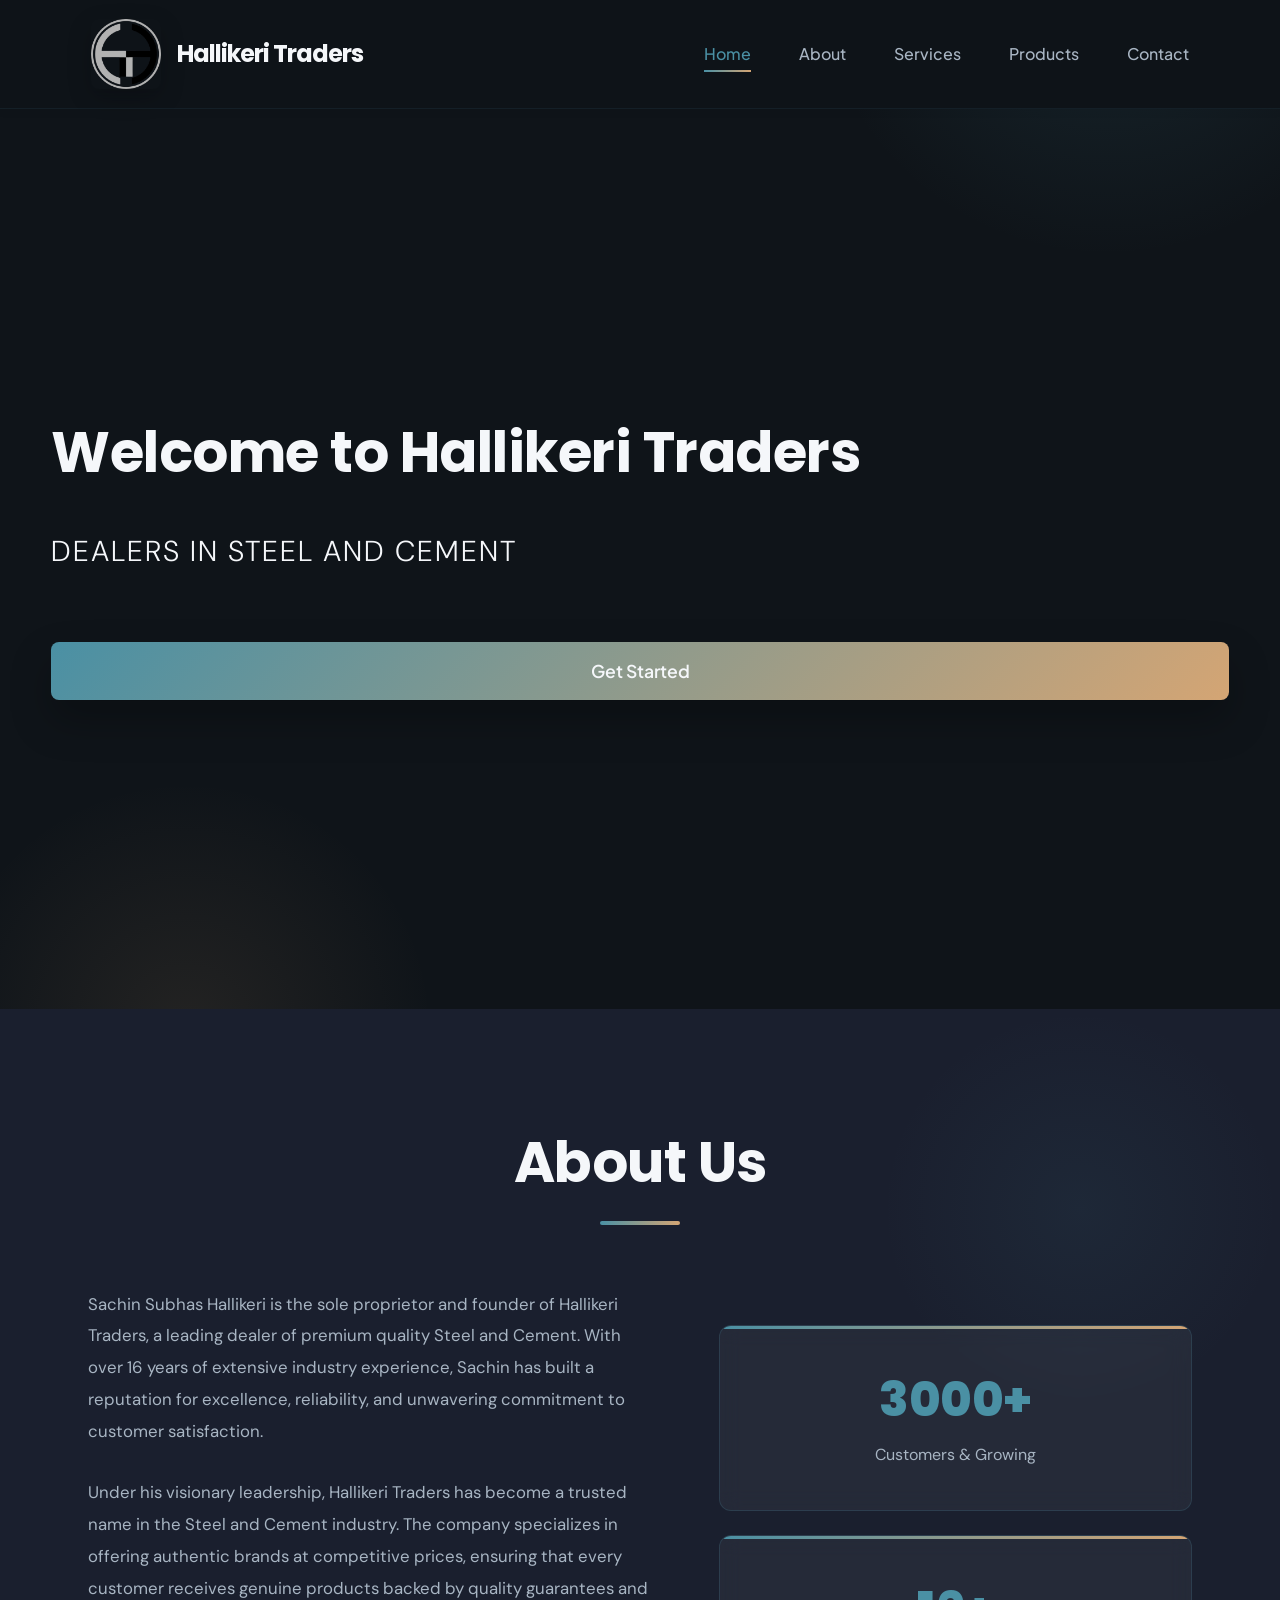
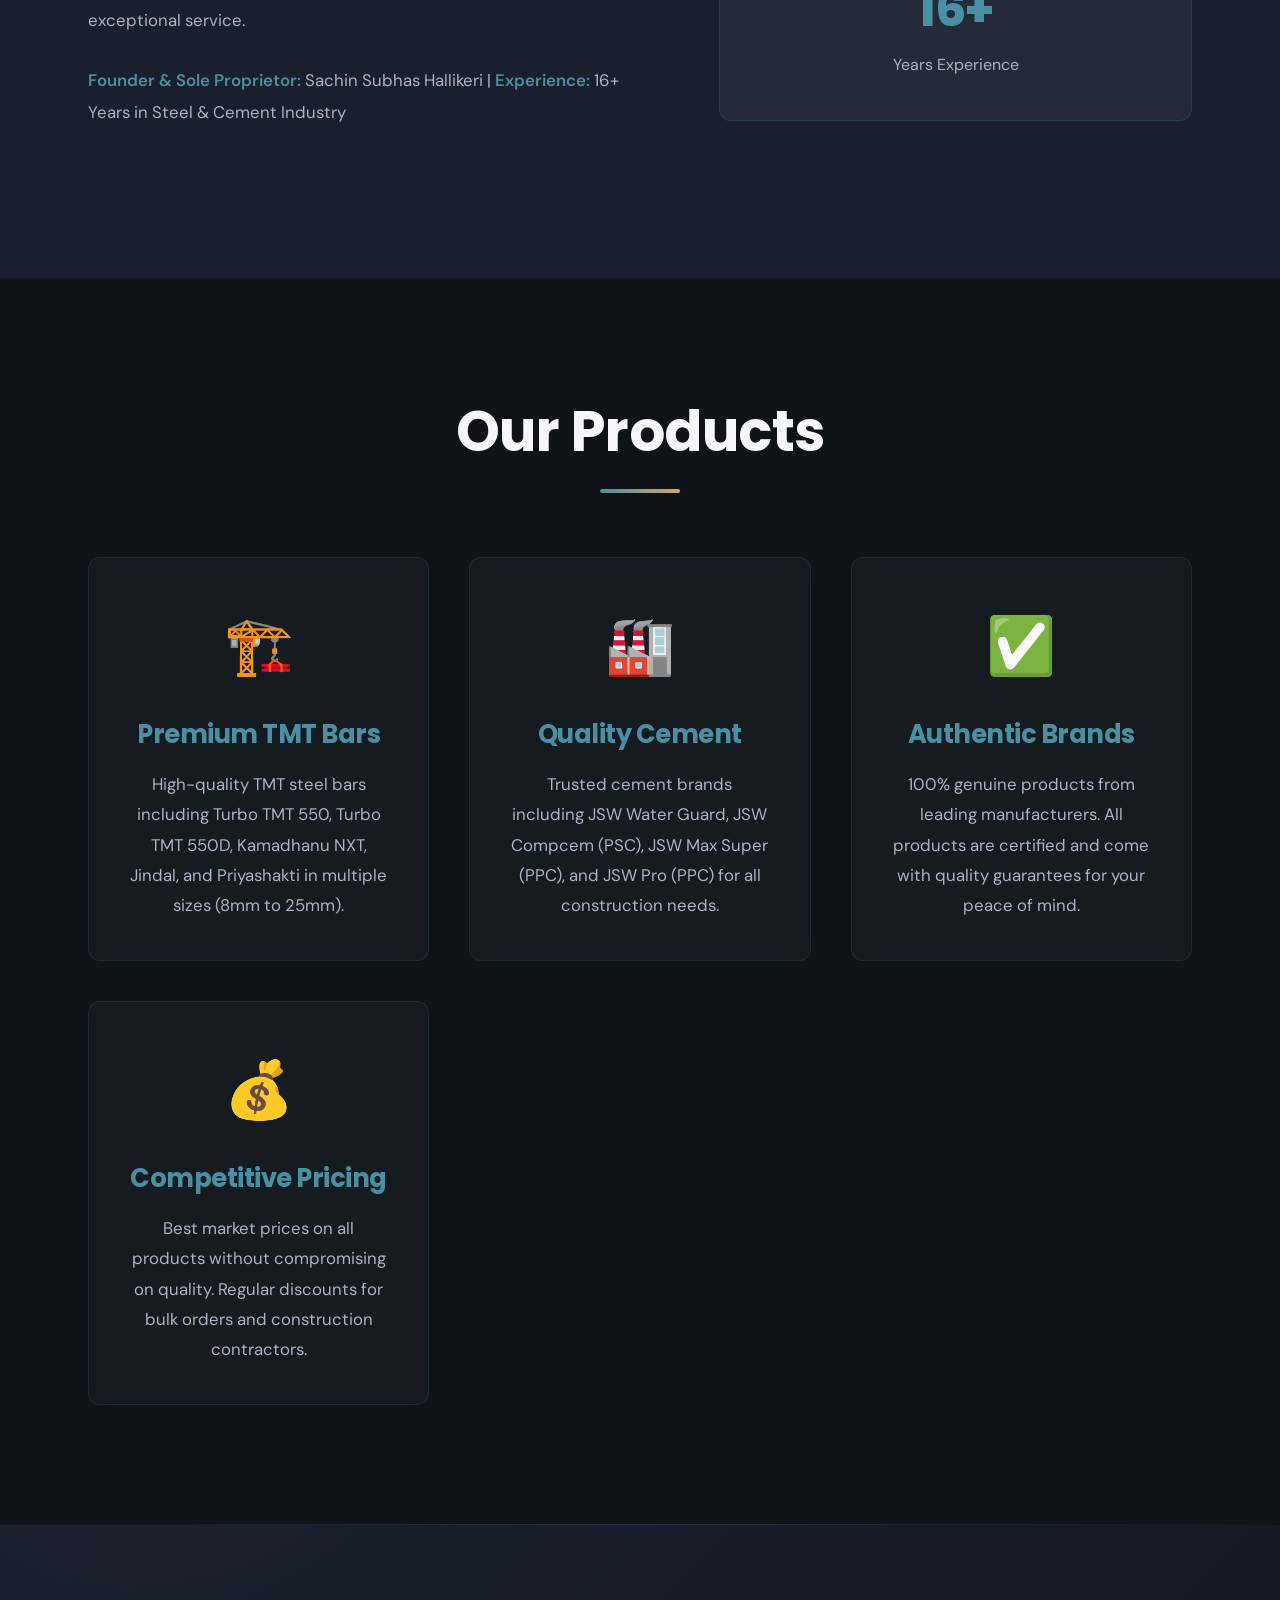
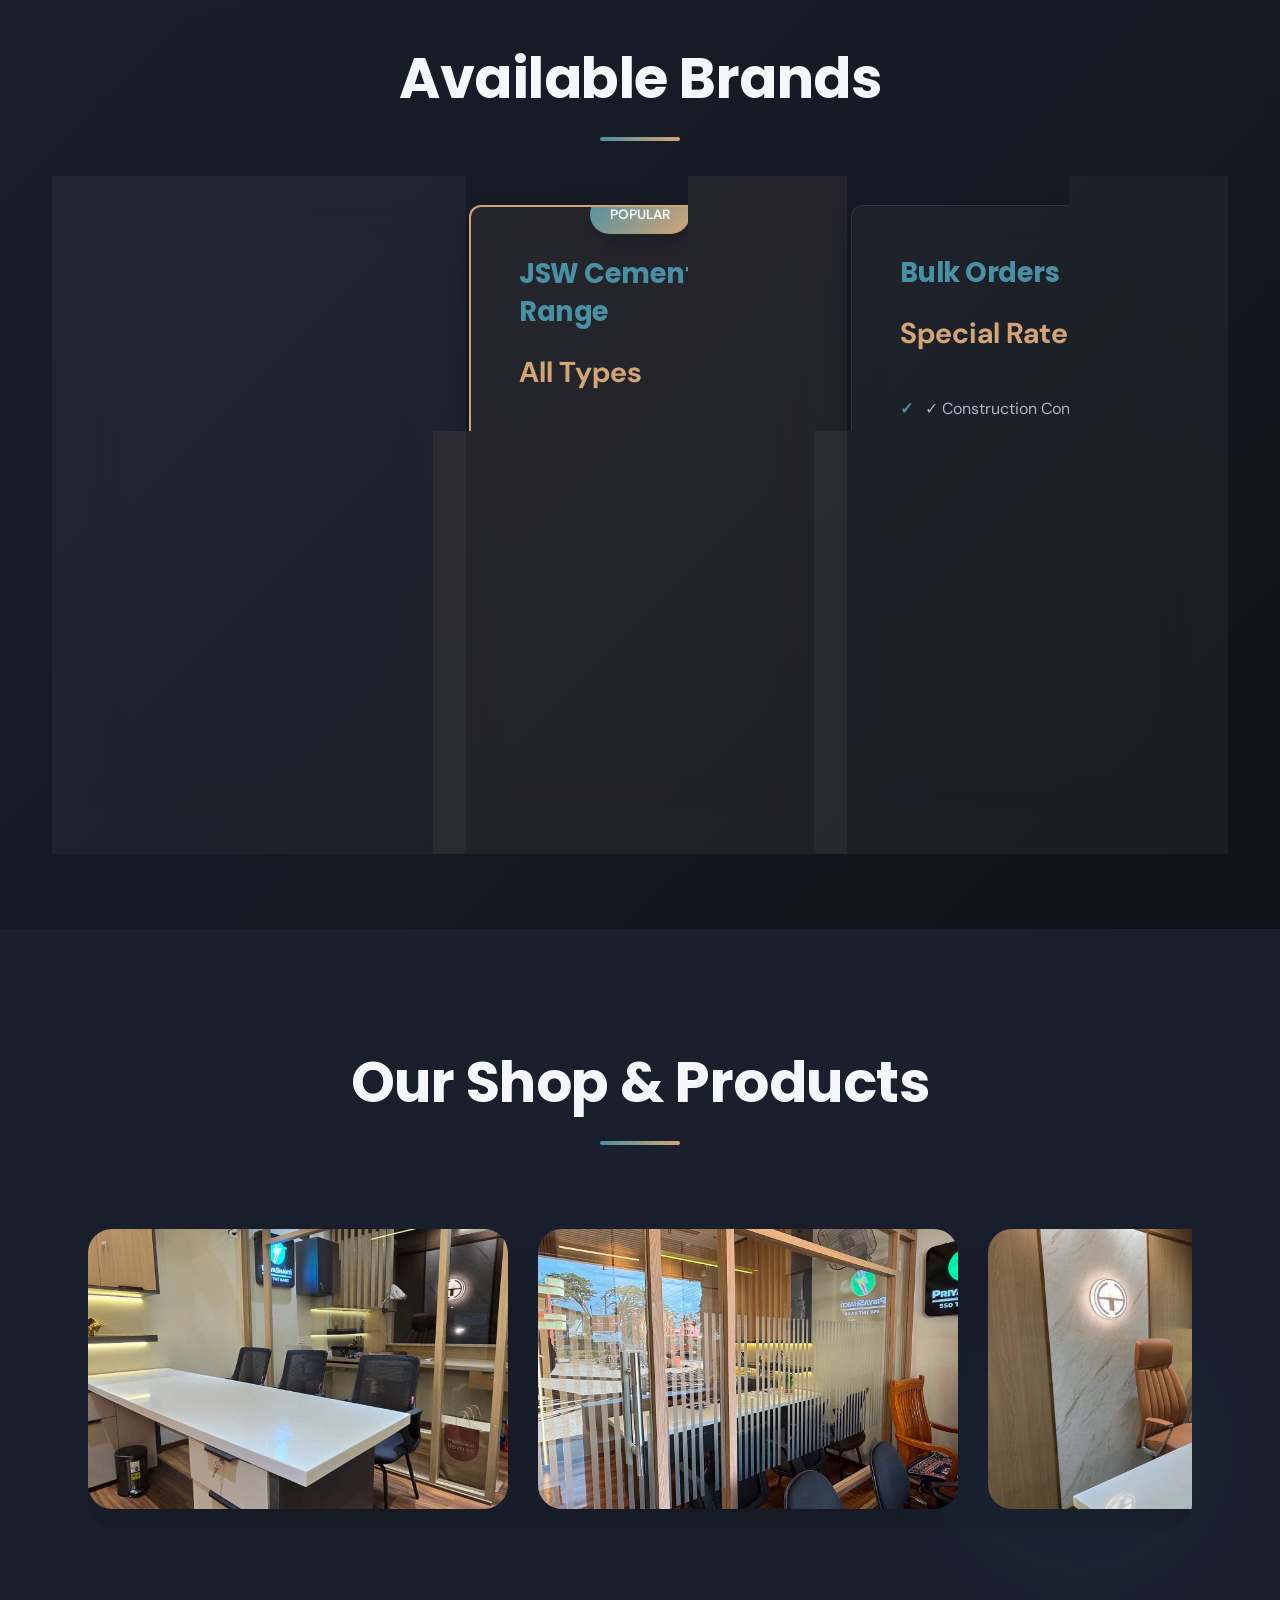
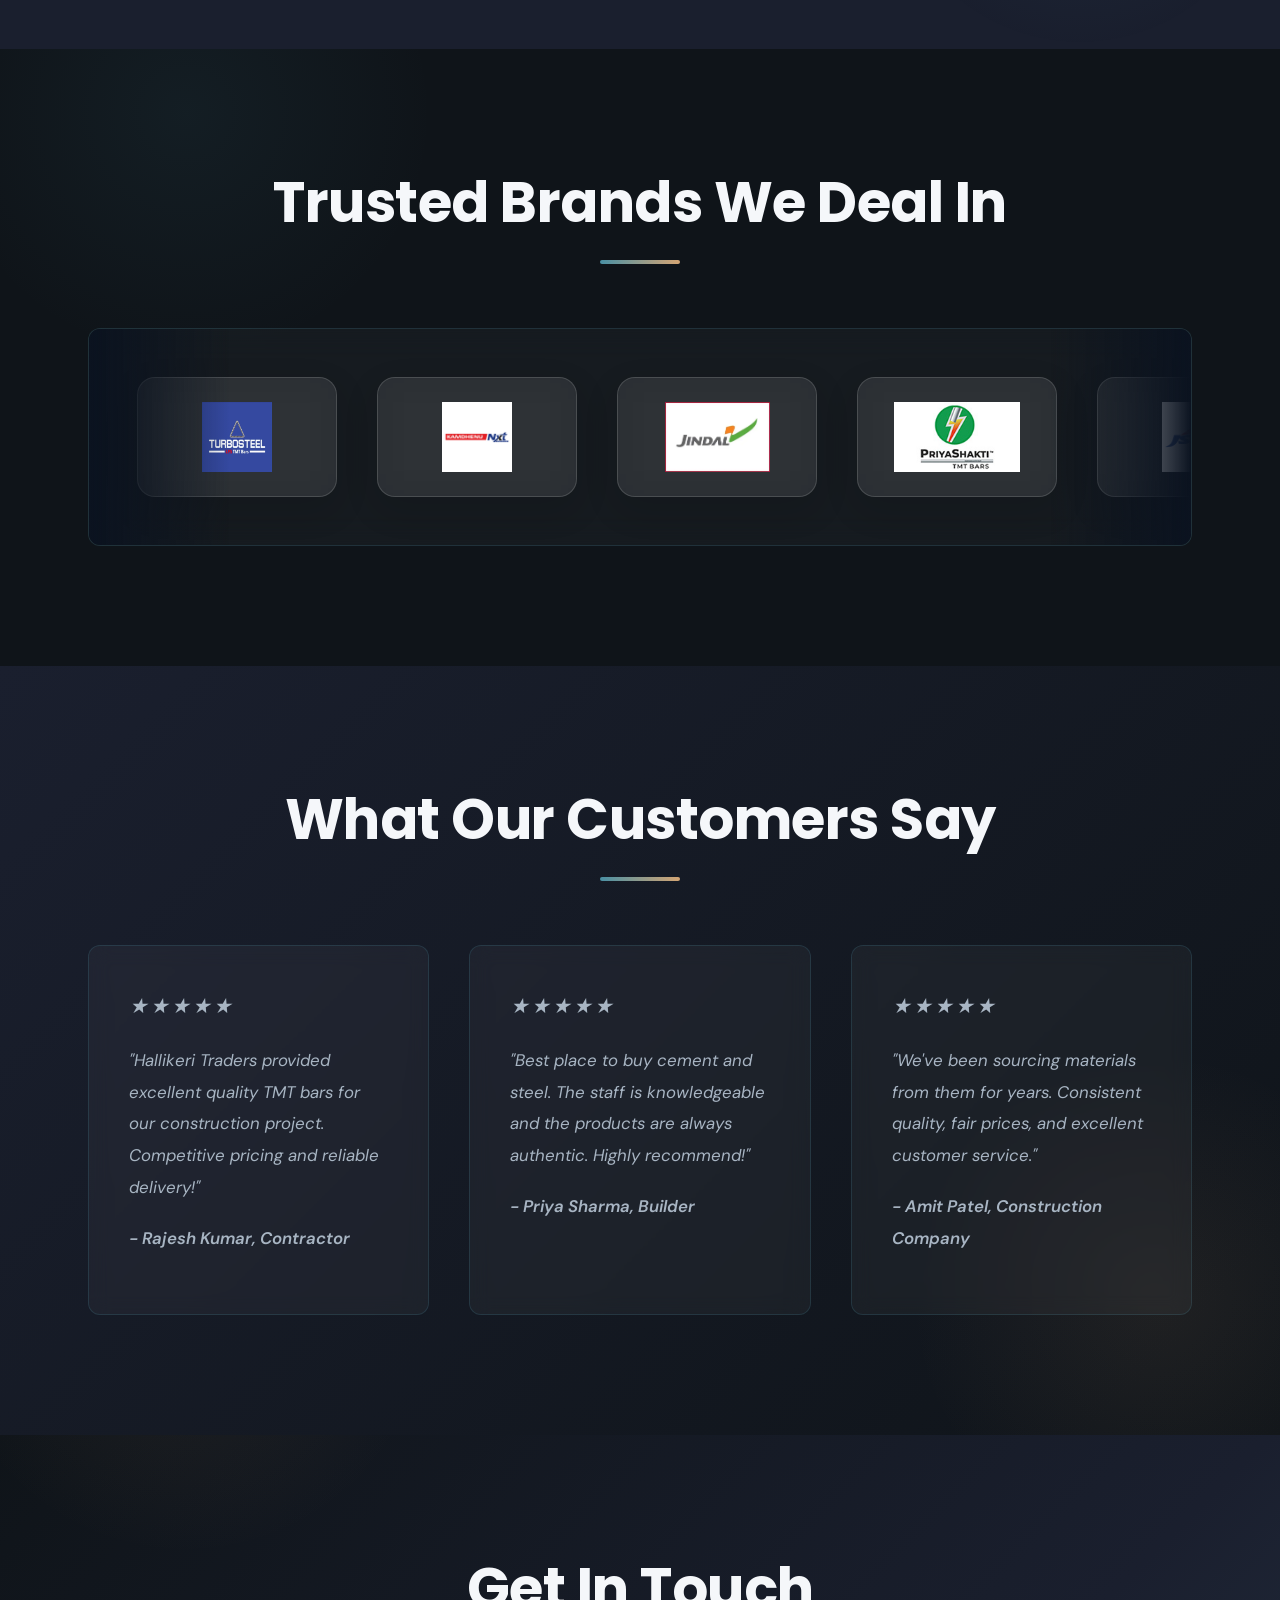
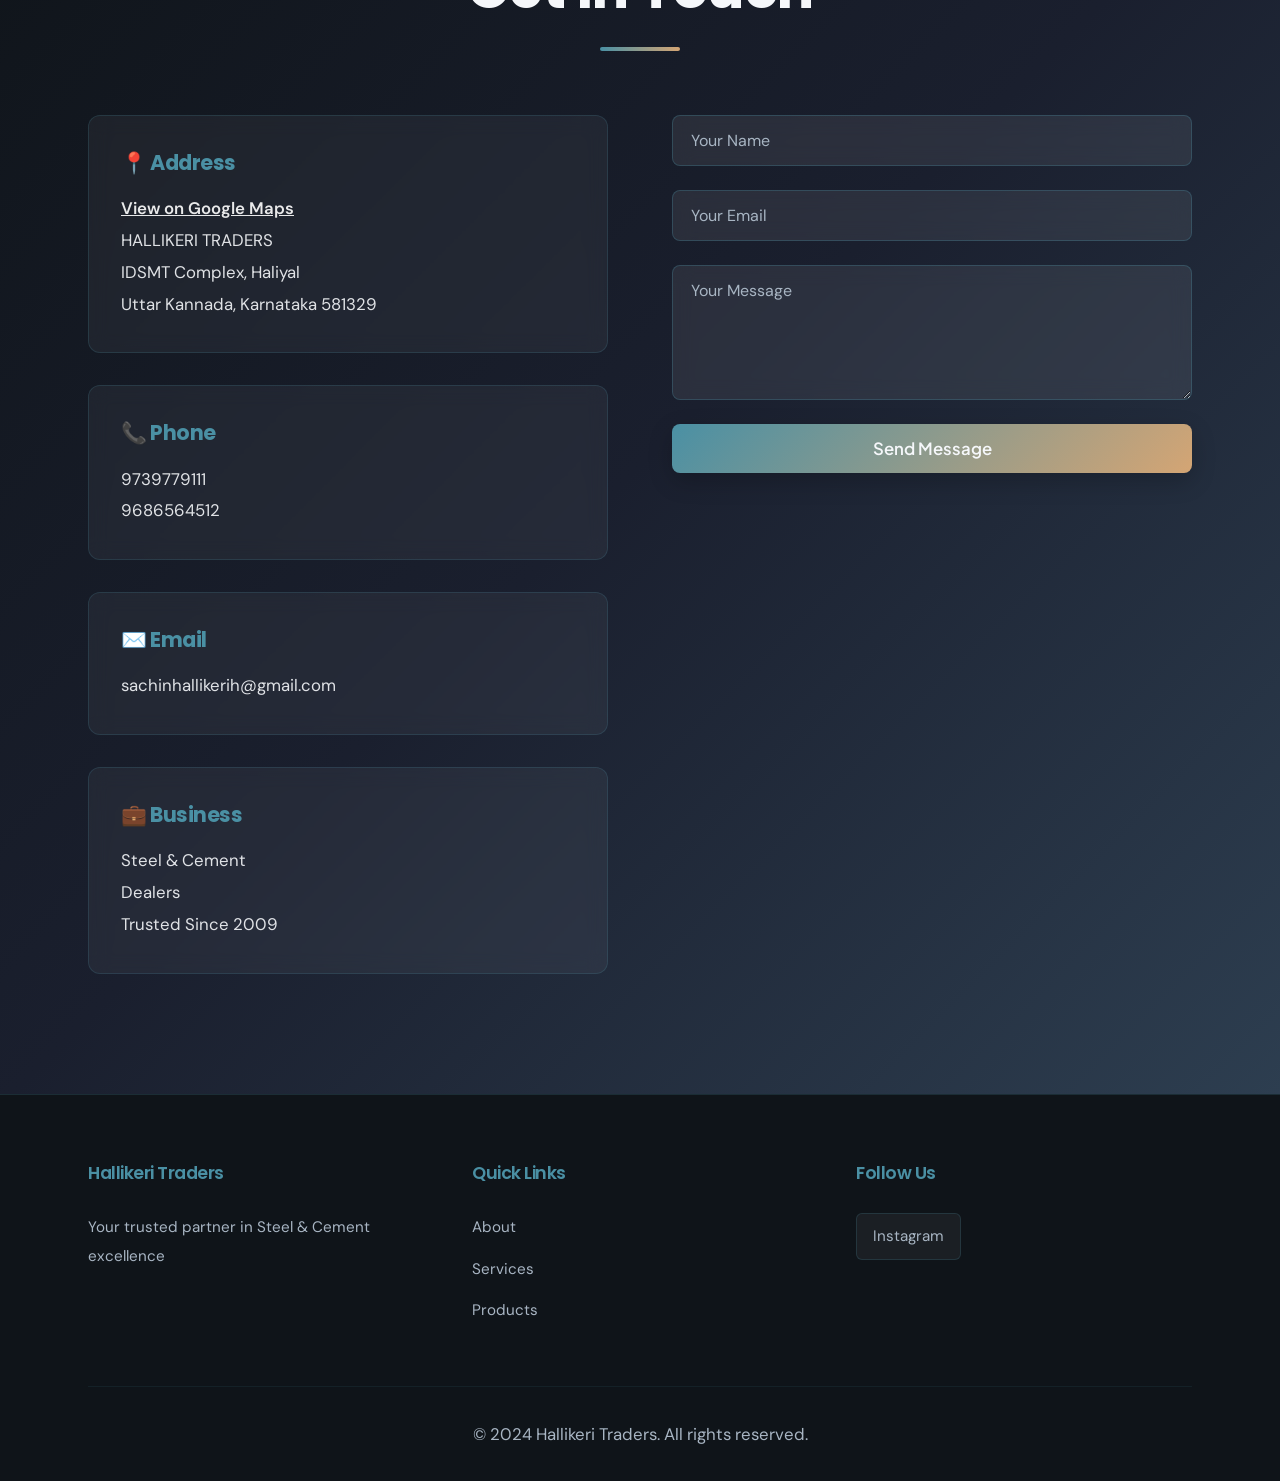
==== Hallikeri-Traders-Website/index.html @ 53a08317 "Add files via upload" ====
<!DOCTYPE html>
<html lang="en">
<head>
    <meta charset="UTF-8">
    <meta name="viewport" content="width=device-width, initial-scale=1.0">
    <title>Hallikeri Traders - Premium Trading Solutions</title>
    <link rel="preconnect" href="https://fonts.googleapis.com">
    <link rel="preconnect" href="https://fonts.gstatic.com" crossorigin>
    <link href="https://fonts.googleapis.com/css2?family=Poppins:wght@300;400;500;600;700;800&family=DM+Sans:wght@400;500;600;700&family=Plus+Jakarta+Sans:wght@400;500;600;700;800&display=swap" rel="stylesheet">
    <link rel="stylesheet" href="styles.css">
</head>
<body>
    <!-- Navigation Bar -->
    <nav class="navbar">
        <div class="container">
            <div class="logo">
                <img src="images/Logo.jpg" alt="Hallikeri Traders Logo" class="logo-img">
                <h1>Hallikeri Traders</h1>
            </div>
            <button class="menu-toggle" id="menuToggle">☰</button>
            <ul class="nav-links" id="navLinks">
                <li><a href="#home" class="active">Home</a></li>
                <li><a href="#about">About</a></li>
                <li><a href="#services">Services</a></li>
                <li><a href="#products">Products</a></li>
                <li><a href="#contact">Contact</a></li>
            </ul>
        </div>
    </nav>

    <!-- Hero Section -->
    <section id="home" class="hero">
        <div class="hero-content">
            <h2>Welcome to Hallikeri Traders</h2>
            <p>DEALERS IN STEEL AND CEMENT</p>
            <button class="cta-button" onclick="document.getElementById('contact').scrollIntoView({behavior: 'smooth'})">Get Started</button>
        </div>
    </section>

    <!-- About Section -->
    <section id="about" class="about">
        <div class="container">
            <h2>About Us</h2>
            <div class="about-content">
                <div class="about-text">
                    <p>Sachin Subhas Hallikeri is the sole proprietor and founder of Hallikeri Traders, a leading dealer of premium quality Steel and Cement. With over 16 years of extensive industry experience, Sachin has built a reputation for excellence, reliability, and unwavering commitment to customer satisfaction.</p>
                    <p>Under his visionary leadership, Hallikeri Traders has become a trusted name in the Steel and Cement industry. The company specializes in offering authentic brands at competitive prices, ensuring that every customer receives genuine products backed by quality guarantees and exceptional service.</p>
                    <p><strong>Founder & Sole Proprietor:</strong> Sachin Subhas Hallikeri | <strong>Experience:</strong> 16+ Years in Steel & Cement Industry</p>
                </div>
                <div class="about-stats">
                    <div class="stat">
                        <h3>3000+</h3>
                        <p>Customers & Growing</p>
                    </div>
                    <div class="stat">
                        <h3>15+</h3>
                        <p>Years Experience</p>
                    </div>
                </div>
            </div>
        </div>
    </section>

    <!-- Services Section -->
    <section id="services" class="services">
        <div class="container">
            <h2>Our Products</h2>
            <div class="services-grid">
                <div class="service-card">
                    <div class="service-icon">🏗️</div>
                    <h3>Premium TMT Bars</h3>
                    <p>High-quality TMT steel bars including Turbo TMT 550, Turbo TMT 550D, Kamadhanu NXT, Jindal, and Priyashakti in multiple sizes (8mm to 25mm).</p>
                </div>
                <div class="service-card">
                    <div class="service-icon">🏭</div>
                    <h3>Quality Cement</h3>
                    <p>Trusted cement brands including JSW Water Guard, JSW Compcem (PSC), JSW Max Super (PPC), and JSW Pro (PPC) for all construction needs.</p>
                </div>
                <div class="service-card">
                    <div class="service-icon">✅</div>
                    <h3>Authentic Brands</h3>
                    <p>100% genuine products from leading manufacturers. All products are certified and come with quality guarantees for your peace of mind.</p>
                </div>
                <div class="service-card">
                    <div class="service-icon">💰</div>
                    <h3>Competitive Pricing</h3>
                    <p>Best market prices on all products without compromising on quality. Regular discounts for bulk orders and construction contractors.</p>
                </div>
            </div>
        </div>
    </section>

    <!-- Products Section -->
    <section id="products" class="products">
        <div class="container">
            <h2>Available Brands</h2>
            <div class="products-grid">
                <div class="product-card">
                    <h3>Premium TMT Steel</h3>
                    <p class="price">Multiple Sizes</p>
                    <ul>
                        <li>✓ Turbo TMT 550</li>
                        <li>✓ Turbo TMT 550D</li>
                        <li>✓ Kamadhanu NXT</li>
                        <li>✓ Jindal & Priyashakti</li>
                        <li>✓ 8mm to 25mm Sizes</li>
                    </ul>
                    <button class="purchase-btn">Contact for Quote</button>
                </div>
                <div class="product-card featured">
                    <h3>JSW Cement Range</h3>
                    <p class="price">All Types</p>
                    <span class="badge">POPULAR</span>
                    <ul>
                        <li>✓ JSW Water Guard</li>
                        <li>✓ JSW Compcem (PSC)</li>
                        <li>✓ JSW Max Super (PPC)</li>
                        <li>✓ JSW Pro (PPC)</li>
                        <li>✓ Fast Delivery Available</li>
                    </ul>
                    <button class="purchase-btn">Contact for Quote</button>
                </div>
                <div class="product-card">
                    <h3>Bulk Orders</h3>
                    <p class="price">Special Rates</p>
                    <ul>
                        <li>✓ Construction Contractors</li>
                        <li>✓ Wholesale Dealers</li>
                        <li>✓ Competitive Pricing</li>
                        <li>✓ Flexible Payment Terms</li>
                    </ul>
                    <button class="purchase-btn">Contact for Quote</button>
                </div>
            </div>
        </div>
    </section>

    <!-- Gallery Section -->
    <section id="gallery" class="gallery">
        <div class="container">
            <h2>Our Shop & Products</h2>
            <div class="gallery-carousel">
                <div class="gallery-track">
                    <div class="gallery-item">
                        <img src="images/Shop1.jpg" alt="Our Shop and Products">
                    </div>
                    <div class="gallery-item">
                        <img src="images/Shop2.jpg" alt="Our Steel Collection">
                    </div>
                    <div class="gallery-item">
                        <img src="images/Shop3.jpg" alt="Our Cement Selection">
                    </div>
                    <!-- Duplicate for seamless loop -->
                    <div class="gallery-item">
                        <img src="images/Shop1.jpg" alt="Our Shop and Products">
                    </div>
                    <div class="gallery-item">
                        <img src="images/Shop2.jpg" alt="Our Steel Collection">
                    </div>
                    <div class="gallery-item">
                        <img src="images/Shop3.jpg" alt="Our Cement Selection">
                    </div>
                </div>
            </div>
        </div>
    </section>

    <!-- Brands Section -->
    <section id="brands" class="brands">
        <div class="container">
            <h2>Trusted Brands We Deal In</h2>
            <div class="brands-carousel">
                <div class="brands-track">
                    <div class="brand-item">
                        <img src="images/turbo-logo.jpg" alt="Turbo TMT Steel">
                    </div>
                    <div class="brand-item">
                        <img src="images/kamadhanu-logo.jpg" alt="Kamadhanu Steel">
                    </div>
                    <div class="brand-item">
                        <img src="images/jindal-logo.jpg" alt="Jindal Steel">
                    </div>
                    <div class="brand-item">
                        <img src="images/priyashakti-logo.jpg" alt="Priyashakti Steel">
                    </div>
                    <div class="brand-item">
                        <img src="images/jsw-logo.jpg" alt="JSW Steel">
                    </div>
                    <div class="brand-item">
                        <img src="images/jsw-cement-logo.jpg" alt="JSW Cement">
                    </div>
                    <!-- Duplicate for seamless loop -->
                    <div class="brand-item">
                        <img src="images/turbo-logo.jpg" alt="Turbo TMT Steel">
                    </div>
                    <div class="brand-item">
                        <img src="images/kamadhanu-logo.jpg" alt="Kamadhanu Steel">
                    </div>
                    <div class="brand-item">
                        <img src="images/jindal-logo.jpg" alt="Jindal Steel">
                    </div>
                    <div class="brand-item">
                        <img src="images/priyashakti-logo.jpg" alt="Priyashakti Steel">
                    </div>
                    <div class="brand-item">
                        <img src="images/jsw-logo.jpg" alt="JSW Steel">
                    </div>
                    <div class="brand-item">
                        <img src="images/jsw-cement-logo.jpg" alt="JSW Cement">
                    </div>
                </div>
            </div>
        </div>
    </section>

    
    <section class="testimonials">
        <div class="container">
            <h2>What Our Customers Say</h2>
            <div class="testimonials-grid">
                <div class="testimonial-card">
                    <p class="stars">★★★★★</p>
                    <p>"Hallikeri Traders provided excellent quality TMT bars for our construction project. Competitive pricing and reliable delivery!"</p>
                    <p class="author">- Rajesh Kumar, Contractor</p>
                </div>
                <div class="testimonial-card">
                    <p class="stars">★★★★★</p>
                    <p>"Best place to buy cement and steel. The staff is knowledgeable and the products are always authentic. Highly recommend!"</p>
                    <p class="author">- Priya Sharma, Builder</p>
                </div>
                <div class="testimonial-card">
                    <p class="stars">★★★★★</p>
                    <p>"We've been sourcing materials from them for years. Consistent quality, fair prices, and excellent customer service."</p>
                    <p class="author">- Amit Patel, Construction Company</p>
                </div>
            </div>
        </div>
    </section>

    <!-- Contact Section -->
    <section id="contact" class="contact">
        <div class="container">
            <h2>Get In Touch</h2>
            <div class="contact-content">
                <div class="contact-info">
                    <div class="info-item">
                        <h3>📍 Address</h3>
                        <p><a href="https://maps.app.goo.gl/pJrTnxh7ujgTSM4U9" target="_blank" style="color: white; text-decoration: underline;">View on Google Maps</a><br>HALLIKERI TRADERS<br>IDSMT Complex, Haliyal<br>Uttar Kannada, Karnataka 581329</p>
                    </div>
                    <div class="info-item">
                        <h3>📞 Phone</h3>
                        <p>9739779111<br>9686564512</p>
                    </div>
                    <div class="info-item">
                        <h3>✉️ Email</h3>
                        <p>sachinhallikerih@gmail.com</p>
                    </div>
                    <div class="info-item">
                        <h3>💼 Business</h3>
                        <p>Steel & Cement<br>Dealers<br>Trusted Since 2009</p>
                    </div>
                </div>
                <form class="contact-form" id="contactForm">
                    <div class="form-group">
                        <input type="text" placeholder="Your Name" required>
                    </div>
                    <div class="form-group">
                        <input type="email" placeholder="Your Email" required>
                    </div>
                    <div class="form-group">
                        <textarea placeholder="Your Message" rows="5" required></textarea>
                    </div>
                    <button type="submit" class="submit-btn">Send Message</button>
                </form>
            </div>
        </div>
    </section>

    <!-- Footer -->
    <footer class="footer">
        <div class="container">
            <div class="footer-content">
                <div class="footer-section">
                    <h4>Hallikeri Traders</h4>
                    <p>Your trusted partner in Steel & Cement excellence</p>
                </div>
                <div class="footer-section">
                    <h4>Quick Links</h4>
                    <ul>
                        <li><a href="#about">About</a></li>
                        <li><a href="#services">Services</a></li>
                        <li><a href="#products">Products</a></li>
                    </ul>
                </div>
                <div class="footer-section">
                    <h4>Follow Us</h4>
                    <div class="social-links">
                        <a href="https://www.instagram.com/hallikeri_traders" target="_blank">Instagram</a>
                    </div>
                </div>
            </div>
            <div class="footer-bottom">
                <p>&copy; 2024 Hallikeri Traders. All rights reserved.</p>
            </div>
        </div>
    </footer>

    <script src="script.js"></script>
</body>
</html>
---- Hallikeri-Traders-Website/styles.css ----
﻿

html {
    scroll-behavior: smooth;
}

*,
*::before,
*::after {
    box-sizing: border-box;
}

/* =====================================================
   HALLIKERI TRADERS - PREMIUM LUXURY CORPORATE DESIGN
   ===================================================== */

/* Global Styles */
* {
    margin: 0;
    padding: 0;
    box-sizing: border-box;
}

:root {
    /* Premium Color Palette */
    --primary-dark: #0F1419;
    --secondary-dark: #1A1F2E;
    --steel-grey: #2D3E50;
    --graphite: #3A4556;
    --light-grey: #5A6B7D;
    --off-white: #F5F7FA;
    --pure-white: #FFFFFF;
    --accent-steel: #4A90A4;
    --accent-gold: #D4A574;
    
    /* Backgrounds */
    --bg-primary: #0F1419;
    --bg-secondary: #1A1F2E;
    --bg-tertiary: #F1F3F6;
    
    /* Text */
    --text-primary: #F5F7FA;
    --text-secondary: #A8B5C3;
    --text-light: #E2E8F0;
    
    /* Effects */
    --shadow-sm: 0 2px 8px rgba(0, 0, 0, 0.15);
    --shadow-md: 0 8px 24px rgba(0, 0, 0, 0.2);
    --shadow-lg: 0 20px 40px rgba(0, 0, 0, 0.25);
    --shadow-xl: 0 30px 60px rgba(0, 0, 0, 0.3);
    --shadow-inset: inset 0 2px 8px rgba(255, 255, 255, 0.1);
}

html {
    scroll-behavior: smooth;
}

body {
    font-family: 'DM Sans', 'Segoe UI', sans-serif;
    line-height: 1.7;
    color: var(--text-primary);
    background: var(--bg-primary);

    width: 100%;
    min-width: 320px;
    overflow-x: hidden;

    margin: 0;
    padding: 0;
}

.container {
    width: min(1280px, 92%);
    margin-inline: auto;
}
section {
    width: 100%;
    padding: 100px 0;
}

/* ===== TYPOGRAPHY SYSTEM ===== */

h1, h2, h3, h4, h5, h6 {
    font-family: 'Poppins', sans-serif;
    font-weight: 700;
    letter-spacing: -0.5px;
}

h1 {
    font-size: 4.5rem;
    line-height: 1.1;
}

h2 {
    font-size: 3.5rem;
    line-height: 1.2;
    margin-bottom: 1rem;
}

h3 {
    font-size: 1.8rem;
    line-height: 1.4;
}

p {
    font-family: 'DM Sans', sans-serif;
    font-size: 1.05rem;
    line-height: 1.8;
}

/* ===== NAVIGATION BAR ===== */

.navbar {
      width:100%;
    background-color: rgba(15, 20, 25, 0.95);
    backdrop-filter: blur(10px);
    box-shadow: 0 4px 20px rgba(0, 0, 0, 0.3);
    position: sticky;
    top: 0;
    z-index: 1000;
    border-bottom: 1px solid rgba(74, 144, 164, 0.1);
}

.navbar .container {
        width:min(1280px,92%);
    margin:auto;
    display: flex;
    justify-content: space-between;
    align-items: center;
    padding: 1.2rem 40px;
}

.logo {
    display: flex;
    align-items: center;
    gap: 1rem;
    transition: transform 0.3s ease;
}

.logo:hover {
    transform: scale(1.02);
}

.logo-img {
    height: 70px;
    width: auto;
    object-fit: contain;
    border-radius: 8px;
    box-shadow: var(--shadow-md);
    transition: all 0.3s ease;
}

.logo-img:hover {
    box-shadow: var(--shadow-lg);
    transform: scale(1.05);
}

.logo h1 {
    color: var(--text-primary);
    font-size: 1.5rem;
    font-weight: 700;
    letter-spacing: -1px;
}

.nav-links {
    display: flex;
    list-style: none;
    gap: 3rem;
}

.nav-links a {
    text-decoration: none;
    color: var(--text-secondary);
    font-weight: 500;
    font-size: 1rem;
    transition: all 0.3s ease;
    position: relative;
    font-family: 'Plus Jakarta Sans', sans-serif;
}

.nav-links a:hover,
.nav-links a.active {
    color: var(--accent-steel);
}

.nav-links a::after {
    content: '';
    position: absolute;
    bottom: -8px;
    left: 0;
    width: 0;
    height: 2px;
    background: linear-gradient(90deg, var(--accent-steel), var(--accent-gold));
    transition: width 0.3s ease;
}

.nav-links a:hover::after,
.nav-links a.active::after {
    width: 100%;
}

.menu-toggle {
    display: none;
    background: none;
    border: none;
    font-size: 1.5rem;
    cursor: pointer;
    color: var(--accent-steel);
}

/* ===== HERO SECTION ===== */

.hero{
    position: relative;
    width:100%;
    min-height:100vh;

    display:flex;
    align-items:center;
    justify-content:center;

    overflow:hidden;
}

.hero::before {
    content: '';
    position: absolute;
    top: -50%;
    right: -10%;
    width: 600px;
    height: 600px;
    background: radial-gradient(circle, rgba(74, 144, 164, 0.15) 0%, transparent 70%);
    border-radius: 50%;
    animation: float 6s ease-in-out infinite;
}

.hero::after {
    content: '';
    position: absolute;
    bottom: -30%;
    left: -5%;
    width: 500px;
    height: 500px;
    background: radial-gradient(circle, rgba(212, 165, 116, 0.1) 0%, transparent 70%);
    border-radius: 50%;
    animation: float 8s ease-in-out infinite reverse;
}

.hero-content{

    width:min(1280px,92%);
    margin:auto;

    text-align:left;

    display:flex;
    flex-direction:column;

    justify-content:center;

    gap:24px;

    z-index:2;
}
}

.hero-content h2 {
    font-size: 4rem;
    margin-bottom: 1.5rem;
    animation: slideInDown 0.8s cubic-bezier(0.34, 1.56, 0.64, 1) forwards;
    background: linear-gradient(135deg, var(--text-primary) 0%, var(--accent-steel) 100%);
    -webkit-background-clip: text;
    -webkit-text-fill-color: transparent;
    background-clip: text;
}

.hero-content p {
    font-size: 1.8rem;
    margin-bottom: 2.5rem;
    opacity: 0.85;
    animation: slideInUp 0.8s cubic-bezier(0.34, 1.56, 0.64, 1) 0.2s forwards;
    opacity: 0;
    font-weight: 300;
    letter-spacing: 2px;
}

.cta-button {
    background: linear-gradient(135deg, var(--accent-steel) 0%, var(--accent-gold) 100%);
    color: var(--text-primary);
    border: none;
    padding: 18px 50px;
    font-size: 1.1rem;
    border-radius: 8px;
    cursor: pointer;
    transition: all 0.3s cubic-bezier(0.34, 1.56, 0.64, 1);
    font-weight: 600;
    box-shadow: var(--shadow-lg);
    position: relative;
    font-family: 'Plus Jakarta Sans', sans-serif;
    overflow: hidden;
    animation: slideInUp 0.8s cubic-bezier(0.34, 1.56, 0.64, 1) 0.4s forwards;
    opacity: 0;
}

.cta-button::before {
    content: '';
    position: absolute;
    top: 0;
    left: -100%;
    width: 100%;
    height: 100%;
    background: rgba(255, 255, 255, 0.2);
    transition: left 0.3s ease;
}

.cta-button:hover::before {
    left: 100%;
}

.cta-button:hover {
    transform: translateY(-4px) scale(1.02);
    box-shadow: var(--shadow-xl);
}

@keyframes float {
    0%, 100% { transform: translateY(0); }
    50% { transform: translateY(30px); }
}

@keyframes slideInDown {
    from {
        opacity: 0;
        transform: translateY(-50px);
    }
    to {
        opacity: 1;
        transform: translateY(0);
    }
}

@keyframes slideInUp {
    from {
        opacity: 0;
        transform: translateY(50px);
    }
    to {
        opacity: 1;
        transform: translateY(0);
    }
}

/* ===== ABOUT SECTION ===== */

.about {
    padding: 120px 40px;
    background: var(--bg-secondary);
    position: relative;
    overflow: hidden;
}

.about::before {
    content: '';
    position: absolute;
    top: 0;
    right: 0;
    width: 400px;
    height: 400px;
    background: radial-gradient(circle, rgba(74, 144, 164, 0.08) 0%, transparent 70%);
    border-radius: 50%;
}

.about .container h2 {
    text-align: center;
    color: var(--text-primary);
    margin-bottom: 4rem;
    position: relative;
}

.about .container h2::after {
    content: '';
    display: block;
    width: 80px;
    height: 4px;
    background: linear-gradient(90deg, var(--accent-steel), var(--accent-gold));
    margin: 1.5rem auto 0;
    border-radius: 2px;
}

.about-content {
    display: grid;
    grid-template-columns: 1.2fr 1fr;
    gap: 4rem;
    align-items: center;
    position: relative;
    z-index: 10;
}

.about-text p {
    color: var(--text-secondary);
    margin-bottom: 1.8rem;
    line-height: 1.9;
}

.about-text strong {
    color: var(--accent-steel);
    font-weight: 600;
}

.about-stats {
    display: grid;
    grid-template-columns: 1fr;
    gap: 1.5rem;
}

.stat {
    background: rgba(255, 255, 255, 0.05);
    backdrop-filter: blur(10px);
    padding: 2.5rem;
    border-radius: 12px;
    border: 1px solid rgba(74, 144, 164, 0.2);
    text-align: center;
    transition: all 0.3s ease;
    position: relative;
    overflow: hidden;
}

.stat::before {
    content: '';
    position: absolute;
    top: 0;
    left: 0;
    right: 0;
    height: 3px;
    background: linear-gradient(90deg, var(--accent-steel), var(--accent-gold));
}

.stat:hover {
    transform: translateY(-8px);
    box-shadow: var(--shadow-lg);
    border-color: rgba(74, 144, 164, 0.4);
    background: rgba(255, 255, 255, 0.08);
}

.stat h3 {
    color: var(--accent-steel);
    font-size: 3rem;
    margin-bottom: 0.5rem;
    font-weight: 800;
}

.stat p {
    color: var(--text-secondary);
    font-size: 1rem;
}

/* ===== SERVICES SECTION ===== */

.services {
    padding: 120px 40px;
    background: var(--bg-primary);
    position: relative;
}

.services::after {
    content: '';
    position: absolute;
    bottom: 0;
    left: 0;
    width: 100%;
    height: 1px;
    background: linear-gradient(90deg, transparent, rgba(74, 144, 164, 0.3), transparent);
}

.services .container h2 {
    text-align: center;
    color: var(--text-primary);
    margin-bottom: 4rem;
}

.services .container h2::after {
    content: '';
    display: block;
    width: 80px;
    height: 4px;
    background: linear-gradient(90deg, var(--accent-steel), var(--accent-gold));
    margin: 1.5rem auto 0;
    border-radius: 2px;
}

.services-grid {
    display: grid;
    grid-template-columns: repeat(auto-fit, minmax(280px, 1fr));
    gap: 2.5rem;
}

.service-card {
    background: rgba(255, 255, 255, 0.03);
    backdrop-filter: blur(10px);
    padding: 2.5rem;
    border-radius: 12px;
    text-align: center;
    transition: all 0.3s cubic-bezier(0.34, 1.56, 0.64, 1);
    border: 1px solid rgba(74, 144, 164, 0.15);
    position: relative;
    overflow: hidden;
}

.service-card::before {
    content: '';
    position: absolute;
    top: 0;
    left: -100%;
    width: 100%;
    height: 100%;
    background: linear-gradient(90deg, transparent, rgba(74, 144, 164, 0.1), transparent);
    transition: left 0.3s ease;
}

.service-card:hover::before {
    left: 100%;
}

.service-card:hover {
    transform: translateY(-12px);
    box-shadow: var(--shadow-lg);
    border-color: rgba(74, 144, 164, 0.3);
    background: rgba(255, 255, 255, 0.06);
}

.service-icon {
    font-size: 3.5rem;
    margin-bottom: 1.5rem;
    display: inline-block;
    transition: all 0.3s ease;
}

.service-card:hover .service-icon {
    transform: scale(1.15) rotate(5deg);
}

.service-card h3 {
    color: var(--accent-steel);
    margin-bottom: 1rem;
    font-size: 1.6rem;
}

.service-card p {
    color: var(--text-secondary);
    line-height: 1.8;
}

/* ===== PRODUCTS SECTION ===== */

.products {
    padding: 120px 40px;
    background: linear-gradient(135deg, var(--bg-secondary) 0%, var(--bg-primary) 100%);
    position: relative;
    overflow: hidden;
}

.products::before {
    content: '';
    position: absolute;
    top: -50%;
    left: -10%;
    width: 600px;
    height: 600px;
    background: radial-gradient(circle, rgba(212, 165, 116, 0.08) 0%, transparent 70%);
    border-radius: 50%;
}

.products .container h2 {
    text-align: center;
    color: var(--text-primary);
    margin-bottom: 4rem;
    position: relative;
    z-index: 10;
}

.products .container h2::after {
    content: '';
    display: block;
    width: 80px;
    height: 4px;
    background: linear-gradient(90deg, var(--accent-steel), var(--accent-gold));
    margin: 1.5rem auto 0;
    border-radius: 2px;
}

.products-grid {
    display: grid;
    grid-template-columns: repeat(auto-fit, minmax(320px, 1fr));
    gap: 2.5rem;
    margin-top: 2rem;
    position: relative;
    z-index: 10;
}

.product-card {
    background: rgba(255, 255, 255, 0.04);
    backdrop-filter: blur(15px);
    padding: 3rem;
    border-radius: 12px;
    box-shadow: var(--shadow-md);
    transition: all 0.3s cubic-bezier(0.34, 1.56, 0.64, 1);
    border: 1px solid rgba(74, 144, 164, 0.2);
    position: relative;
    overflow: hidden;
}

.product-card::before {
    content: '';
    position: absolute;
    top: 0;
    left: 0;
    right: 0;
    height: 3px;
    background: linear-gradient(90deg, var(--accent-steel), var(--accent-gold));
    transform: scaleX(0);
    transform-origin: left;
    transition: transform 0.3s ease;
}

.product-card:hover::before {
    transform: scaleX(1);
}

.product-card:hover {
    transform: translateY(-12px);
    box-shadow: var(--shadow-xl);
    border-color: rgba(74, 144, 164, 0.4);
    background: rgba(255, 255, 255, 0.07);
}

.product-card.featured {
    border: 2px solid var(--accent-gold);
    background: rgba(212, 165, 116, 0.08);
}

.product-card.featured:hover {
    transform: translateY(-12px) scale(1.02);
    box-shadow: var(--shadow-xl);
}

.badge {
    position: absolute;
    top: -12px;
    left: 50%;
    transform: translateX(-50%);
    background: linear-gradient(135deg, var(--accent-steel), var(--accent-gold));
    color: var(--text-primary);
    padding: 8px 20px;
    border-radius: 20px;
    font-size: 0.85rem;
    font-weight: 600;
    box-shadow: var(--shadow-md);
}

.product-card h3 {
    color: var(--accent-steel);
    font-size: 1.7rem;
    margin-bottom: 1rem;
}

.price {
    font-size: 1.8rem;
    color: var(--accent-gold);
    font-weight: 700;
    margin-bottom: 1.5rem;
}

.product-card ul {
    list-style: none;
    margin-bottom: 2rem;
}

.product-card li {
    color: var(--text-secondary);
    padding: 0.7rem 0;
    line-height: 1.8;
    transition: all 0.3s ease;
}

.product-card li::before {
    content: '✓ ';
    color: var(--accent-steel);
    font-weight: 700;
    margin-right: 0.5rem;
}

.product-card:hover li {
    transform: translateX(8px);
}

.purchase-btn {
    width: 100%;
    padding: 14px 24px;
    background: linear-gradient(135deg, var(--accent-steel), var(--accent-gold));
    color: var(--text-primary);
    border: none;
    border-radius: 8px;
    cursor: pointer;
    font-weight: 600;
    transition: all 0.3s cubic-bezier(0.34, 1.56, 0.64, 1);
    font-size: 1.05rem;
    font-family: 'Plus Jakarta Sans', sans-serif;
    box-shadow: var(--shadow-md);
    position: relative;
    overflow: hidden;
}

.purchase-btn::before {
    content: '';
    position: absolute;
    top: 0;
    left: -100%;
    width: 100%;
    height: 100%;
    background: rgba(255, 255, 255, 0.2);
    transition: left 0.3s ease;
}

.purchase-btn:hover::before {
    left: 100%;
}

.purchase-btn:hover {
    transform: translateY(-3px);
    box-shadow: var(--shadow-lg);
}

/* ===== GALLERY SECTION ===== */

.gallery {
    padding: 120px 40px;
    background: var(--bg-secondary);
    overflow: hidden;
    position: relative;
}

.gallery::after {
    content: '';
    position: absolute;
    bottom: 0;
    right: 0;
    width: 400px;
    height: 400px;
    background: radial-gradient(circle, rgba(74, 144, 164, 0.08) 0%, transparent 70%);
    border-radius: 50%;
}

.gallery .container h2 {
    text-align: center;
    color: var(--text-primary);
    margin-bottom: 4rem;
    position: relative;
    z-index: 10;
}

.gallery .container h2::after {
    content: '';
    display: block;
    width: 80px;
    height: 4px;
    background: linear-gradient(90deg, var(--accent-steel), var(--accent-gold));
    margin: 1.5rem auto 0;
    border-radius: 2px;
}

.gallery-carousel {

    overflow: hidden;

    position: relative;

    padding: 20px 0;

    border-radius: 24px;

}

.gallery-track {

    display: flex;

    align-items: center;

    gap: 30px;

    width: max-content;

    animation: galleryMove 30s linear infinite;

    will-change: transform;

}

.gallery-carousel:hover .gallery-track {

    animation-play-state: paused;

}
.gallery-item {

    flex: 0 0 auto;

    width: 420px;

    height: 280px;

    overflow: hidden;

    border-radius: 24px;

    cursor: pointer;

    box-shadow: 0 20px 50px rgba(0,0,0,.18);

    transition: all .45s ease;

}

.gallery-item::before {
    content: '';
    position: absolute;
    inset: 0;
    background: linear-gradient(135deg, transparent 0%, rgba(74, 144, 164, 0.2) 100%);
    z-index: 10;
    opacity: 0;
    transition: opacity 0.3s ease;
}

.gallery-item:hover::before {
    opacity: 1;
}

.gallery-item:hover {
    transform: scale(1.05) translateY(-8px);
    box-shadow: var(--shadow-xl);
}

.gallery-item img {

    width: 100%;

    height: 100%;

    object-fit: cover;

    transition: .6s ease;

}

.gallery-item:hover {

    transform: translateY(-10px);

    box-shadow: 0 30px 60px rgba(0,0,0,.25);

}

.gallery-item:hover img {

    transform: scale(1.08);

}

.gallery-item:hover img {
    transform: scale(1.1);
}

@keyframes scroll {
    0% {
        transform: translateX(0);
    }
    100% {
        transform: translateX(-calc(420px * 3 + 24px * 3));
    }
}

.gallery-track:hover {
    animation-play-state: paused;
}

/* ===== BRANDS SECTION ===== */

.brands {
    padding: 120px 40px;
    background: var(--bg-primary);
    overflow: hidden;
    position: relative;
}

.brands::before {
    content: '';
    position: absolute;
    top: -30%;
    left: -5%;
    width: 500px;
    height: 500px;
    background: radial-gradient(circle, rgba(74, 144, 164, 0.08) 0%, transparent 70%);
    border-radius: 50%;
}

.brands .container h2 {
    text-align: center;
    color: var(--text-primary);
    margin-bottom: 4rem;
    position: relative;
    z-index: 10;
}

.brands .container h2::after {
    content: '';
    display: block;
    width: 80px;
    height: 4px;
    background: linear-gradient(90deg, var(--accent-steel), var(--accent-gold));
    margin: 1.5rem auto 0;
    border-radius: 2px;
}

.brands-carousel {
    overflow: hidden;
    background: rgba(255, 255, 255, 0.03);
    backdrop-filter: blur(15px);
    border-radius: 12px;
    padding: 3rem;
    border: 1px solid rgba(74, 144, 164, 0.2);
    position: relative;
    z-index: 10;
}

.brands-carousel::before,
.brands-carousel::after{

    content:"";

    position:absolute;

    top:0;

    width:140px;

    height:100%;

    z-index:20;

    pointer-events:none;

}

.brands-carousel::before{

    left:0;

    background:linear-gradient(to right,#0b1320,transparent);

}

.brands-carousel::after{

    right:0;

    background:linear-gradient(to left,#0b1320,transparent);

}

.brands-track {
    display: flex;
    align-items: center;
    gap: 40px;

    width: max-content;

    animation: scrollBrands 28s linear infinite;

    will-change: transform;
}

.brand-item {
    flex: 0 0 auto;

    width: 200px;
    height: 120px;

    display: flex;
    align-items: center;
    justify-content: center;

    padding: 22px;

    border-radius: 18px;

    background: rgba(255,255,255,.08);
    backdrop-filter: blur(18px);

    border: 1px solid rgba(255,255,255,.15);

    box-shadow: 0 12px 35px rgba(0,0,0,.12);

    transition: all .35s ease;
}

.brand-item:hover {
    transform: scale(1.12) translateY(-8px);
    box-shadow: var(--shadow-lg);
    border-color: rgba(74, 144, 164, 0.4);
    background: rgba(74, 144, 164, 0.1);
}

.brand-item img{

    width:100%;
    height:70px;

    object-fit:contain;

    transition:.35s ease;

    filter: none;

}

.brand-item:hover{

    transform:translateY(-8px);

    box-shadow:0 18px 45px rgba(0,0,0,.20);

    border-color:#D4AF37;

}

.brand-item:hover{

    transform:translateY(-8px);

    box-shadow:0 18px 45px rgba(0,0,0,.20);

    border-color:#D4AF37;

}

.brand-item img {
    width: 100%;
    height: 70px;
    object-fit: contain;
    transition: all .35s ease;
}

.brand-item:hover img {
    transform: scale(1.08) rotate(-2deg);
}

.brand-item:hover img {
    filter: brightness(1.2);
}

@keyframes scrollBrands{

    from{
        transform:translateX(0);
    }

    to{
        transform:translateX(calc(-50% - 20px));
    }

}

.brands-track:hover {
    animation-play-state: paused;
}

/* ===== TESTIMONIALS SECTION ===== */

.testimonials {
    padding: 120px 40px;
    background: linear-gradient(135deg, var(--bg-secondary) 0%, var(--bg-primary) 100%);
    position: relative;
}

.testimonials::before {
    content: '';
    position: absolute;
    top: 50%;
    right: -10%;
    width: 500px;
    height: 500px;
    background: radial-gradient(circle, rgba(212, 165, 116, 0.08) 0%, transparent 70%);
    border-radius: 50%;
}

.testimonials .container h2 {
    text-align: center;
    color: var(--text-primary);
    margin-bottom: 4rem;
    position: relative;
    z-index: 10;
}

.testimonials .container h2::after {
    content: '';
    display: block;
    width: 80px;
    height: 4px;
    background: linear-gradient(90deg, var(--accent-steel), var(--accent-gold));
    margin: 1.5rem auto 0;
    border-radius: 2px;
}

.testimonials-grid {
    display: grid;
    grid-template-columns: repeat(auto-fit, minmax(340px, 1fr));
    gap: 2.5rem;
    position: relative;
    z-index: 10;
}

.testimonial-card {
    background: rgba(255, 255, 255, 0.04);
    backdrop-filter: blur(10px);
    padding: 2.5rem;
    border-radius: 12px;
    border: 1px solid rgba(74, 144, 164, 0.2);
    transition: all 0.3s cubic-bezier(0.34, 1.56, 0.64, 1);
    position: relative;
    overflow: hidden;
}

.testimonial-card::before {
    content: '';
    position: absolute;
    top: 0;
    left: 0;
    width: 4px;
    height: 0;
    background: linear-gradient(180deg, var(--accent-steel), var(--accent-gold));
    transition: height 0.3s ease;
}

.testimonial-card:hover::before {
    height: 100%;
}

.testimonial-card:hover {
    transform: translateY(-10px);
    box-shadow: var(--shadow-lg);
    border-color: rgba(74, 144, 164, 0.3);
    background: rgba(255, 255, 255, 0.06);
}

.stars {
    color: var(--accent-gold);
    font-size: 1.3rem;
    margin-bottom: 1.2rem;
    letter-spacing: 2px;
}

.testimonial-card p {
    margin-bottom: 1.2rem;
    color: var(--text-secondary);
    line-height: 1.9;
    font-style: italic;
}

.author {
    color: var(--accent-steel);
    font-weight: 600;
    font-size: 1.05rem;
}

/* ===== CONTACT SECTION ===== */

.contact {
    padding: 120px 40px;
    background: linear-gradient(135deg, var(--primary-dark) 0%, var(--secondary-dark) 50%, var(--steel-grey) 100%);
    color: var(--text-primary);
    position: relative;
    overflow: hidden;
}

.contact::before {
    content: '';
    position: absolute;
    bottom: -50%;
    right: -10%;
    width: 600px;
    height: 600px;
    background: radial-gradient(circle, rgba(74, 144, 164, 0.1) 0%, transparent 70%);
    border-radius: 50%;
}

.contact::after {
    content: '';
    position: absolute;
    top: -30%;
    left: -5%;
    width: 500px;
    height: 500px;
    background: radial-gradient(circle, rgba(212, 165, 116, 0.08) 0%, transparent 70%);
    border-radius: 50%;
}

.contact .container h2 {
    text-align: center;
    color: var(--text-primary);
    margin-bottom: 4rem;
    position: relative;
    z-index: 10;
}

.contact .container h2::after {
    content: '';
    display: block;
    width: 80px;
    height: 4px;
    background: linear-gradient(90deg, var(--accent-steel), var(--accent-gold));
    margin: 1.5rem auto 0;
    border-radius: 2px;
}

.contact-content {
    display: grid;
    grid-template-columns: 1fr 1fr;
    gap: 4rem;
    position: relative;
    z-index: 10;
}

.contact-info {
    display: grid;
    grid-template-columns: 1fr;
    gap: 2rem;
}

.info-item {
    background: rgba(255, 255, 255, 0.05);
    backdrop-filter: blur(10px);
    padding: 2rem;
    border-radius: 12px;
    border: 1px solid rgba(74, 144, 164, 0.2);
    transition: all 0.3s ease;
}

.info-item:hover {
    transform: translateY(-6px);
    box-shadow: var(--shadow-lg);
    border-color: rgba(74, 144, 164, 0.4);
    background: rgba(255, 255, 255, 0.08);
}

.info-item h3 {
    margin-bottom: 1rem;
    font-size: 1.3rem;
    color: var(--accent-steel);
}

.info-item p {
    opacity: 0.9;
    line-height: 1.9;
}

.info-item a {
    color: var(--accent-steel);
    text-decoration: none;
    font-weight: 600;
    transition: all 0.3s ease;
}

.info-item a:hover {
    color: var(--accent-gold);
    text-decoration: underline;
}

.contact-form {
    display: flex;
    flex-direction: column;
    gap: 1.5rem;
}

.form-group {
    display: flex;
}

.form-group input,
.form-group textarea {
    width: 100%;
    padding: 14px 18px;
    background: rgba(255, 255, 255, 0.08);
    backdrop-filter: blur(10px);
    border: 1px solid rgba(74, 144, 164, 0.3);
    border-radius: 8px;
    font-family: 'DM Sans', sans-serif;
    font-size: 1rem;
    color: var(--text-primary);
    transition: all 0.3s ease;
}

.form-group input::placeholder,
.form-group textarea::placeholder {
    color: var(--text-secondary);
}

.form-group input:focus,
.form-group textarea:focus {
    outline: none;
    background: rgba(255, 255, 255, 0.12);
    border-color: var(--accent-steel);
    box-shadow: 0 0 0 3px rgba(74, 144, 164, 0.1);
}

.form-group textarea {
    resize: vertical;
    min-height: 130px;
}

.submit-btn {
    padding: 14px 30px;
    background: linear-gradient(135deg, var(--accent-steel), var(--accent-gold));
    color: var(--text-primary);
    border: none;
    border-radius: 8px;
    cursor: pointer;
    font-weight: 600;
    font-size: 1.05rem;
    transition: all 0.3s cubic-bezier(0.34, 1.56, 0.64, 1);
    font-family: 'Plus Jakarta Sans', sans-serif;
    box-shadow: var(--shadow-md);
    position: relative;
    overflow: hidden;
}

.submit-btn::before {
    content: '';
    position: absolute;
    top: 0;
    left: -100%;
    width: 100%;
    height: 100%;
    background: rgba(255, 255, 255, 0.2);
    transition: left 0.3s ease;
}

.submit-btn:hover::before {
    left: 100%;
}

.submit-btn:hover {
    transform: translateY(-3px);
    box-shadow: var(--shadow-lg);
}

/* ===== FOOTER ===== */

.footer {
    background: var(--bg-primary);
    color: var(--text-secondary);
    padding: 4rem 40px 2rem;
    border-top: 1px solid rgba(74, 144, 164, 0.2);
}

.footer-content {
    display: grid;
    grid-template-columns: repeat(auto-fit, minmax(280px, 1fr));
    gap: 3rem;
    margin-bottom: 3rem;
}

.footer-section h4 {
    margin-bottom: 1.5rem;
    color: var(--accent-steel);
    font-weight: 600;
    font-size: 1.1rem;
}

.footer-section p,
.footer-section a {
    color: var(--text-secondary);
    text-decoration: none;
    line-height: 1.9;
    transition: all 0.3s ease;
    font-size: 0.95rem;
}

.footer-section a:hover {
    color: var(--accent-steel);
    text-decoration: underline;
}

.footer-section ul {
    list-style: none;
}

.footer-section li {
    margin-bottom: 0.8rem;
}

.social-links {
    display: flex;
    gap: 1.5rem;
    flex-wrap: wrap;
}

.social-links a {
    padding: 8px 16px;
    background: rgba(255, 255, 255, 0.05);
    border: 1px solid rgba(74, 144, 164, 0.2);
    border-radius: 6px;
    transition: all 0.3s ease;
}

.social-links a:hover {
    background: rgba(74, 144, 164, 0.15);
    border-color: var(--accent-steel);
    color: var(--accent-steel);
}

.footer-bottom {
    border-top: 1px solid rgba(74, 144, 164, 0.1);
    padding-top: 2rem;
    text-align: center;
    color: var(--text-secondary);
    font-size: 0.9rem;
}

/* ===== RESPONSIVE DESIGN ===== */

@media (max-width: 768px) {
    .container {
        padding: 0 20px;
    }

    .menu-toggle {
        display: block;
    }

    .nav-links {
        display: none;
        position: absolute;
        top: 100%;
        left: 0;
        width: 100%;
        background-color: rgba(15, 20, 25, 0.98);
        flex-direction: column;
        gap: 0;
        padding: 1rem 0;
        box-shadow: var(--shadow-lg);
    }

    .nav-links.active {
        display: flex;
    }

    .nav-links a {
        padding: 1rem 1.5rem;
    }

    h1 {
        font-size: 2.5rem;
    }

    h2 {
        font-size: 2.2rem;
    }

    .hero {
        min-height: 500px;
        padding: 80px 20px;
    }

    .hero-content h2 {
        font-size: 2.2rem;
    }

    .hero-content p {
        font-size: 1.3rem;
    }

    .cta-button {
        padding: 14px 35px;
        font-size: 1rem;
    }

    .about {
        padding: 80px 20px;
    }

    .about-content {
        grid-template-columns: 1fr;
        gap: 2.5rem;
    }

    .about-stats {
        grid-template-columns: 1fr;
    }

    .services {
        padding: 80px 20px;
    }

    .services-grid {
        grid-template-columns: 1fr;
        gap: 1.5rem;
    }

    .products {
        padding: 80px 20px;
    }

    .products-grid {
        grid-template-columns: 1fr;
        gap: 1.5rem;
    }

    .gallery {
        padding: 80px 20px;
    }

    .gallery-item {
        width: 280px;
        height: 210px;
    }

    @keyframes scroll {
        100% {
            transform: translateX(-calc(280px * 3 + 24px * 3));
        }
    }

    .brands {
        padding: 80px 20px;
    }

    .brand-item {
        width: 120px;
        height: 100px;
    }

    @keyframes scrollBrands {
        100% {
            transform: translateX(-calc(120px * 6 + 32px * 6));
        }
    }

    .testimonials {
        padding: 80px 20px;
    }

    .contact {
        padding: 80px 20px;
    }

    .contact-content {
        grid-template-columns: 1fr;
        gap: 2rem;
    }

    .contact-info {
        grid-template-columns: 1fr;
    }

    .footer {
        padding: 2.5rem 20px 1.5rem;
    }

    .footer-content {
        gap: 2rem;
    }
}

@media (max-width: 480px) {
    .container {
        padding: 0 15px;
    }

    h1 {
        font-size: 1.8rem;
    }

    h2 {
        font-size: 1.6rem;
    }

    h3 {
        font-size: 1.3rem;
    }

    p {
        font-size: 0.95rem;
    }

    .navbar .container {
        padding: 1rem 15px;
    }

    .logo h1 {
        font-size: 1.2rem;
    }

    .logo-img {
        height: 50px;
    }

    .nav-links {
        gap: 0;
    }

    .hero {
        min-height: 350px;
        padding: 50px 15px;
    }

    .hero-content h2 {
        font-size: 1.6rem;
    }

    .hero-content p {
        font-size: 1rem;
    }

    .cta-button {
        padding: 12px 28px;
        font-size: 0.95rem;
    }

    .stat h3 {
        font-size: 2rem;
    }

    .service-icon {
        font-size: 2.5rem;
    }

    .contact-form {
        gap: 1rem;
    }

    .form-group input,
    .form-group textarea {
        padding: 12px 15px;
        font-size: 0.95rem;
    }

    .footer-section h4 {
        font-size: 1rem;
    }
}

/* ======================================
   GALLERY ANIMATION
====================================== */

@keyframes galleryMove {

    from {
        transform: translateX(0);
    }

    to {
        transform: translateX(calc(-50% - 15px));
    }

}
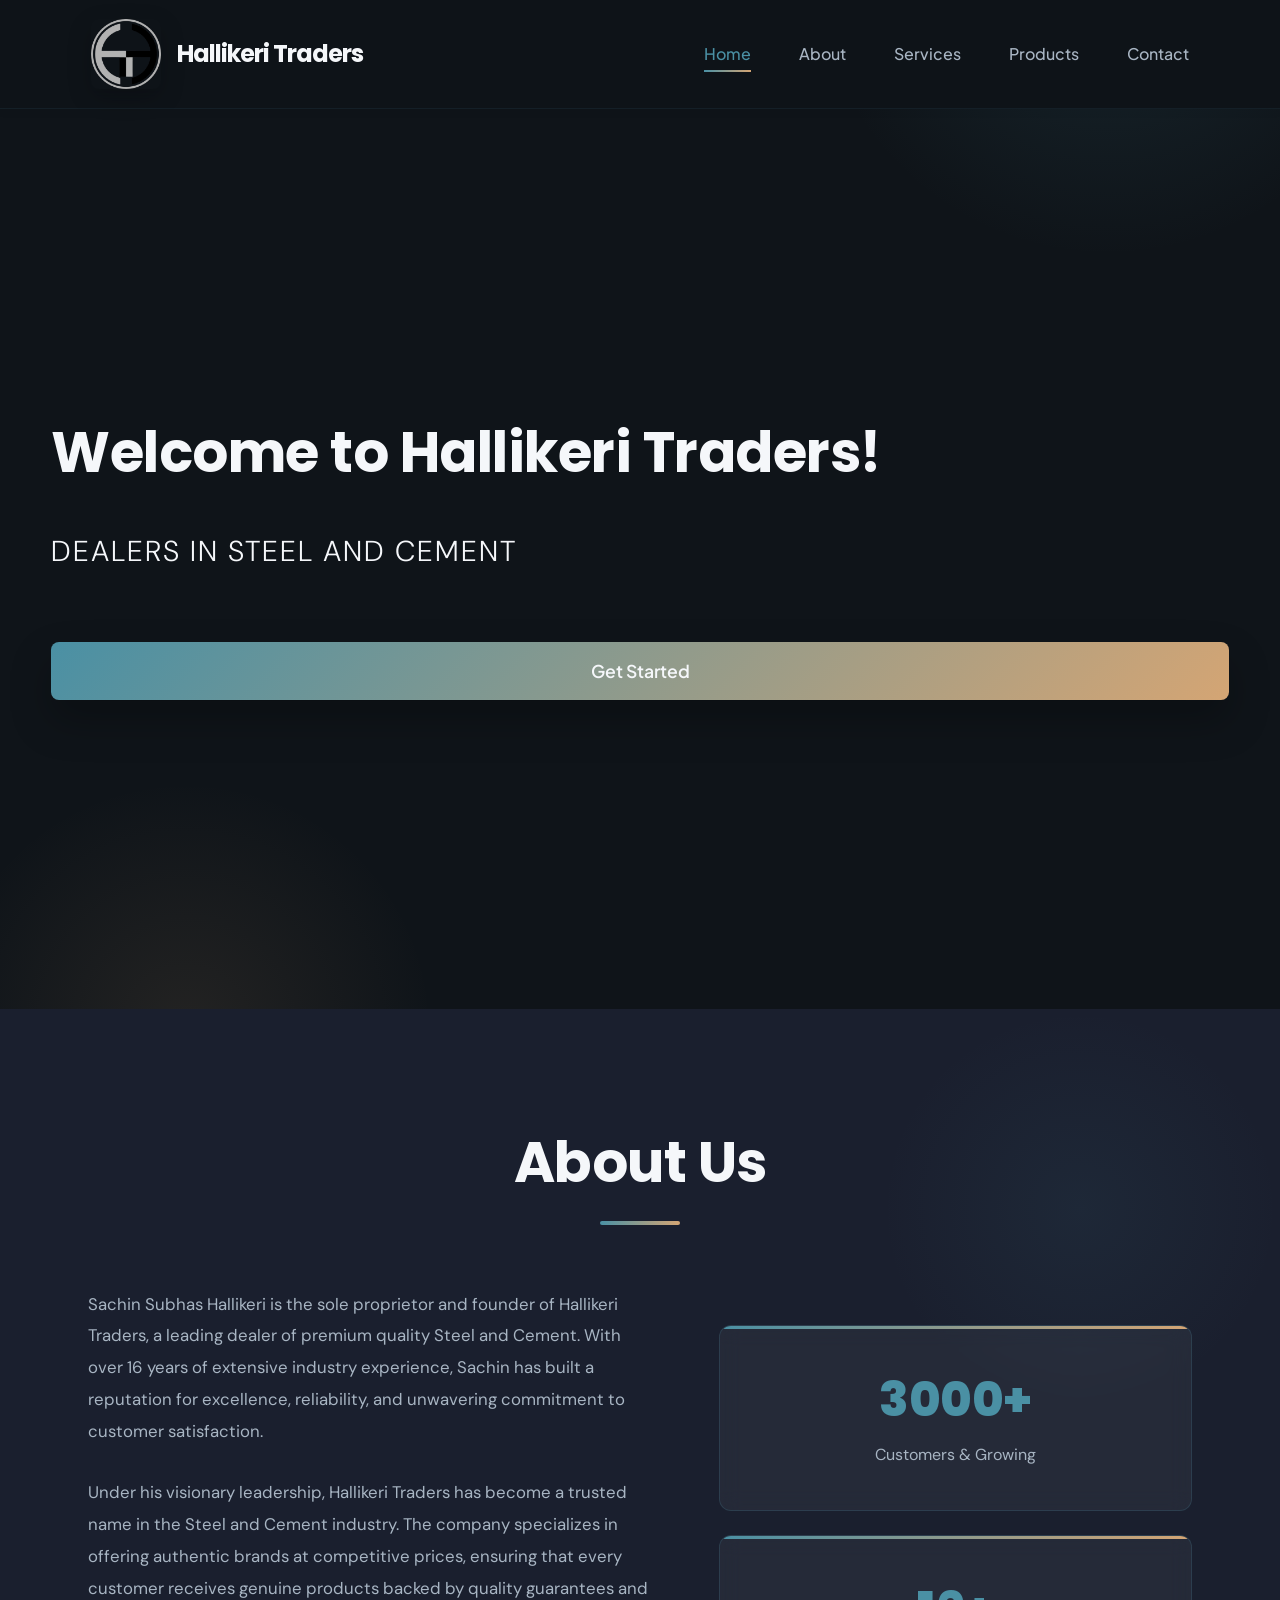
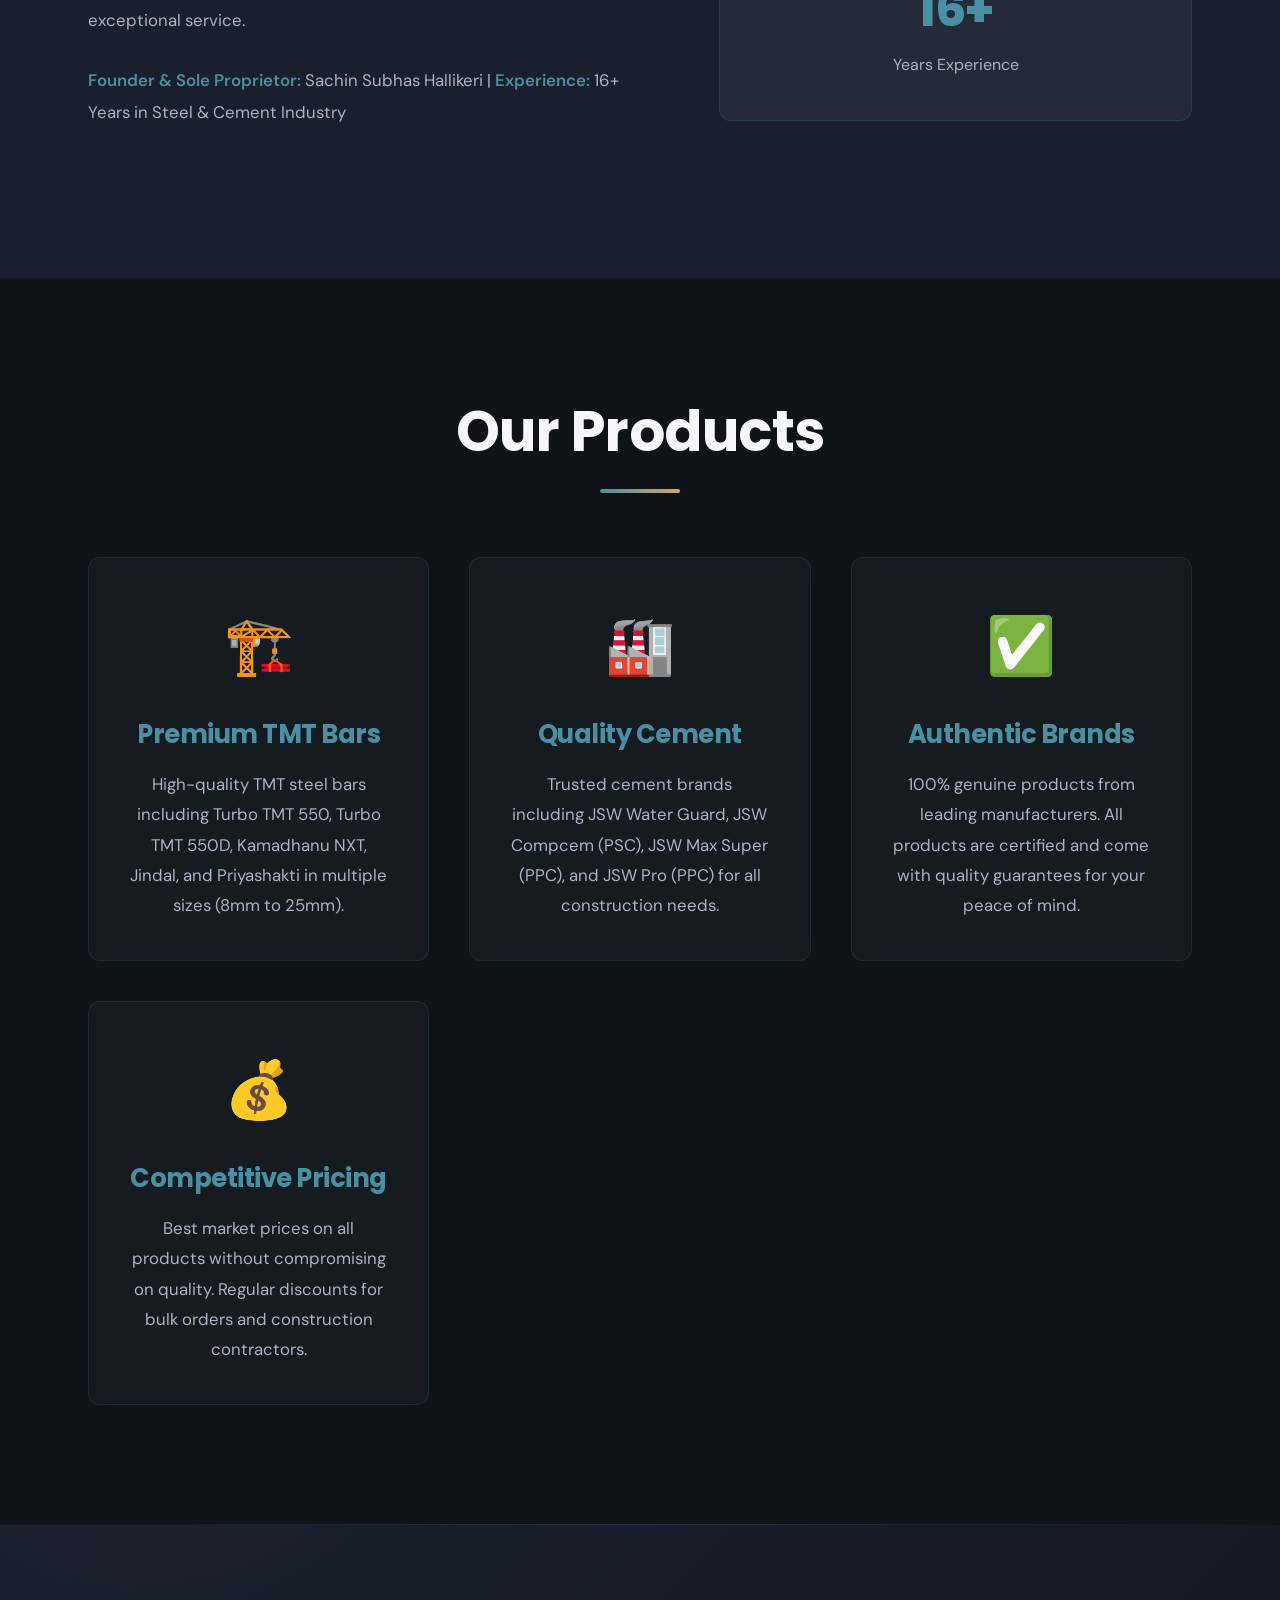
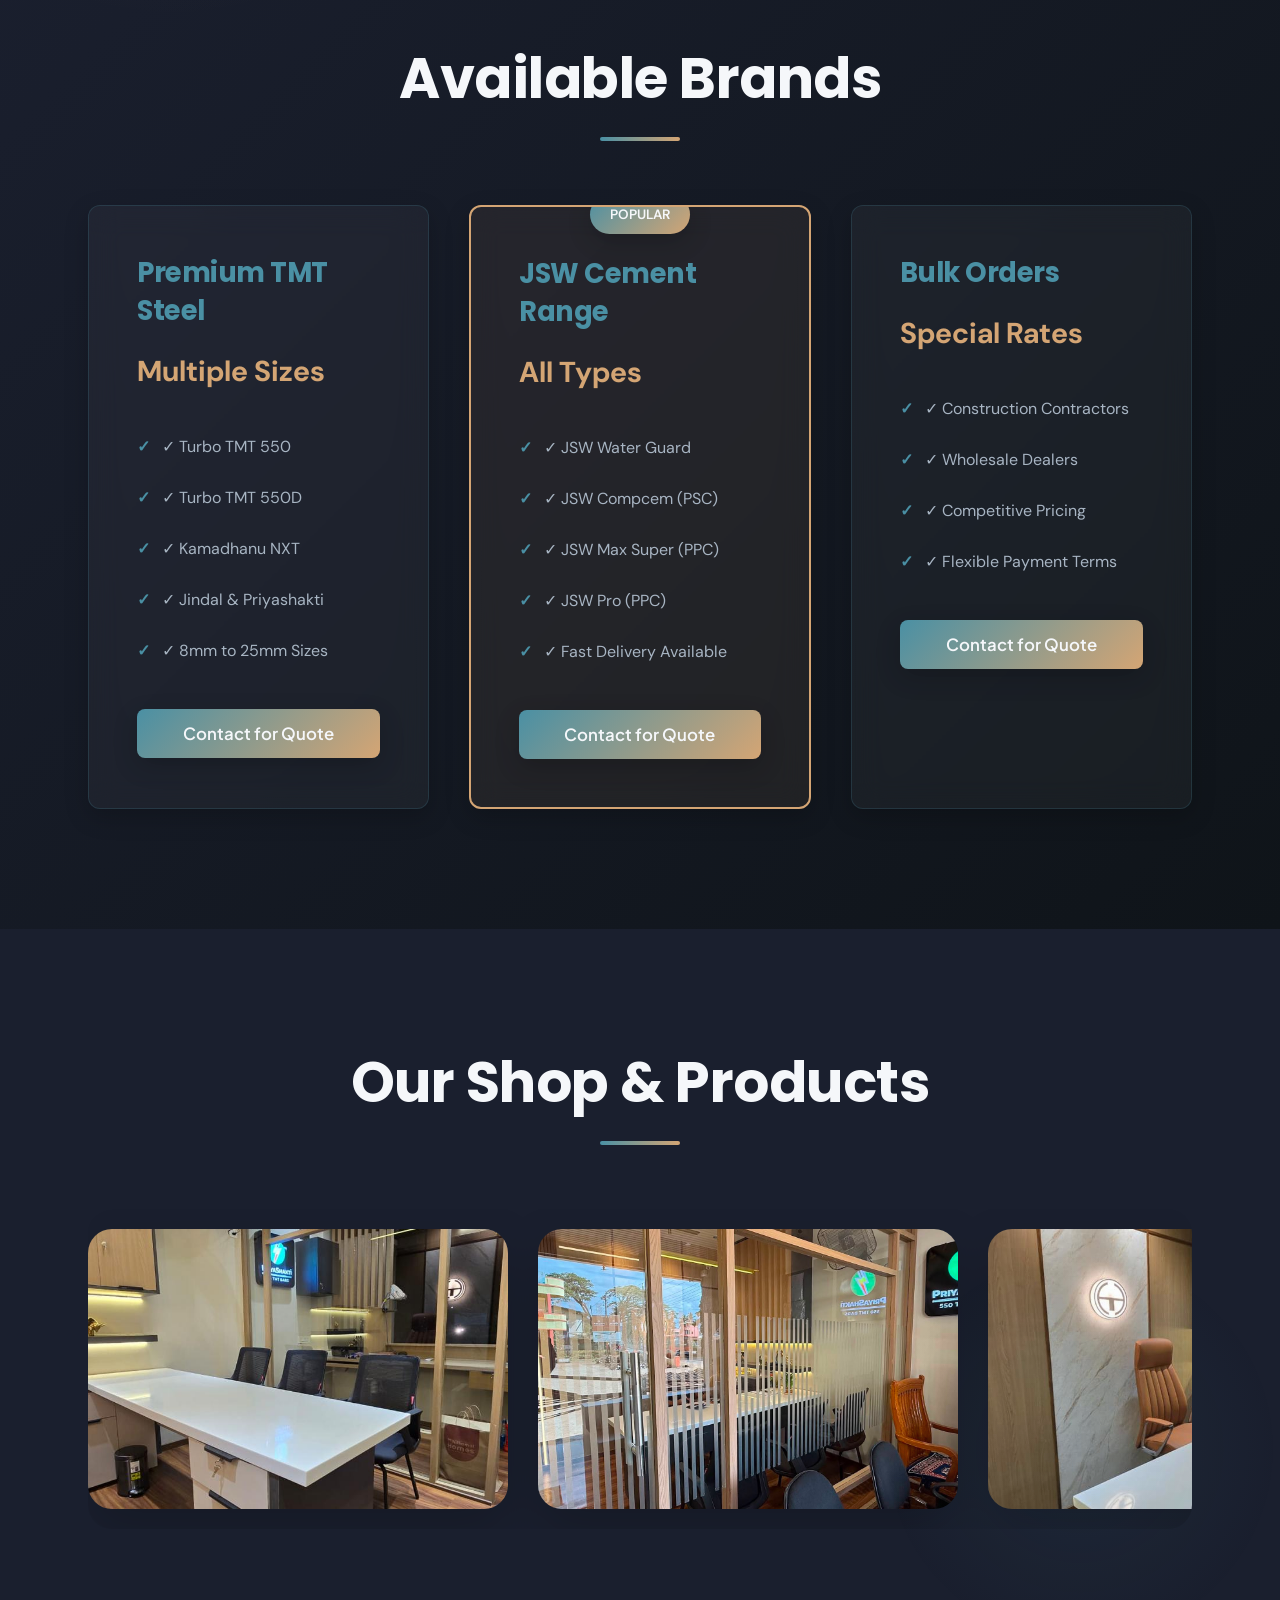
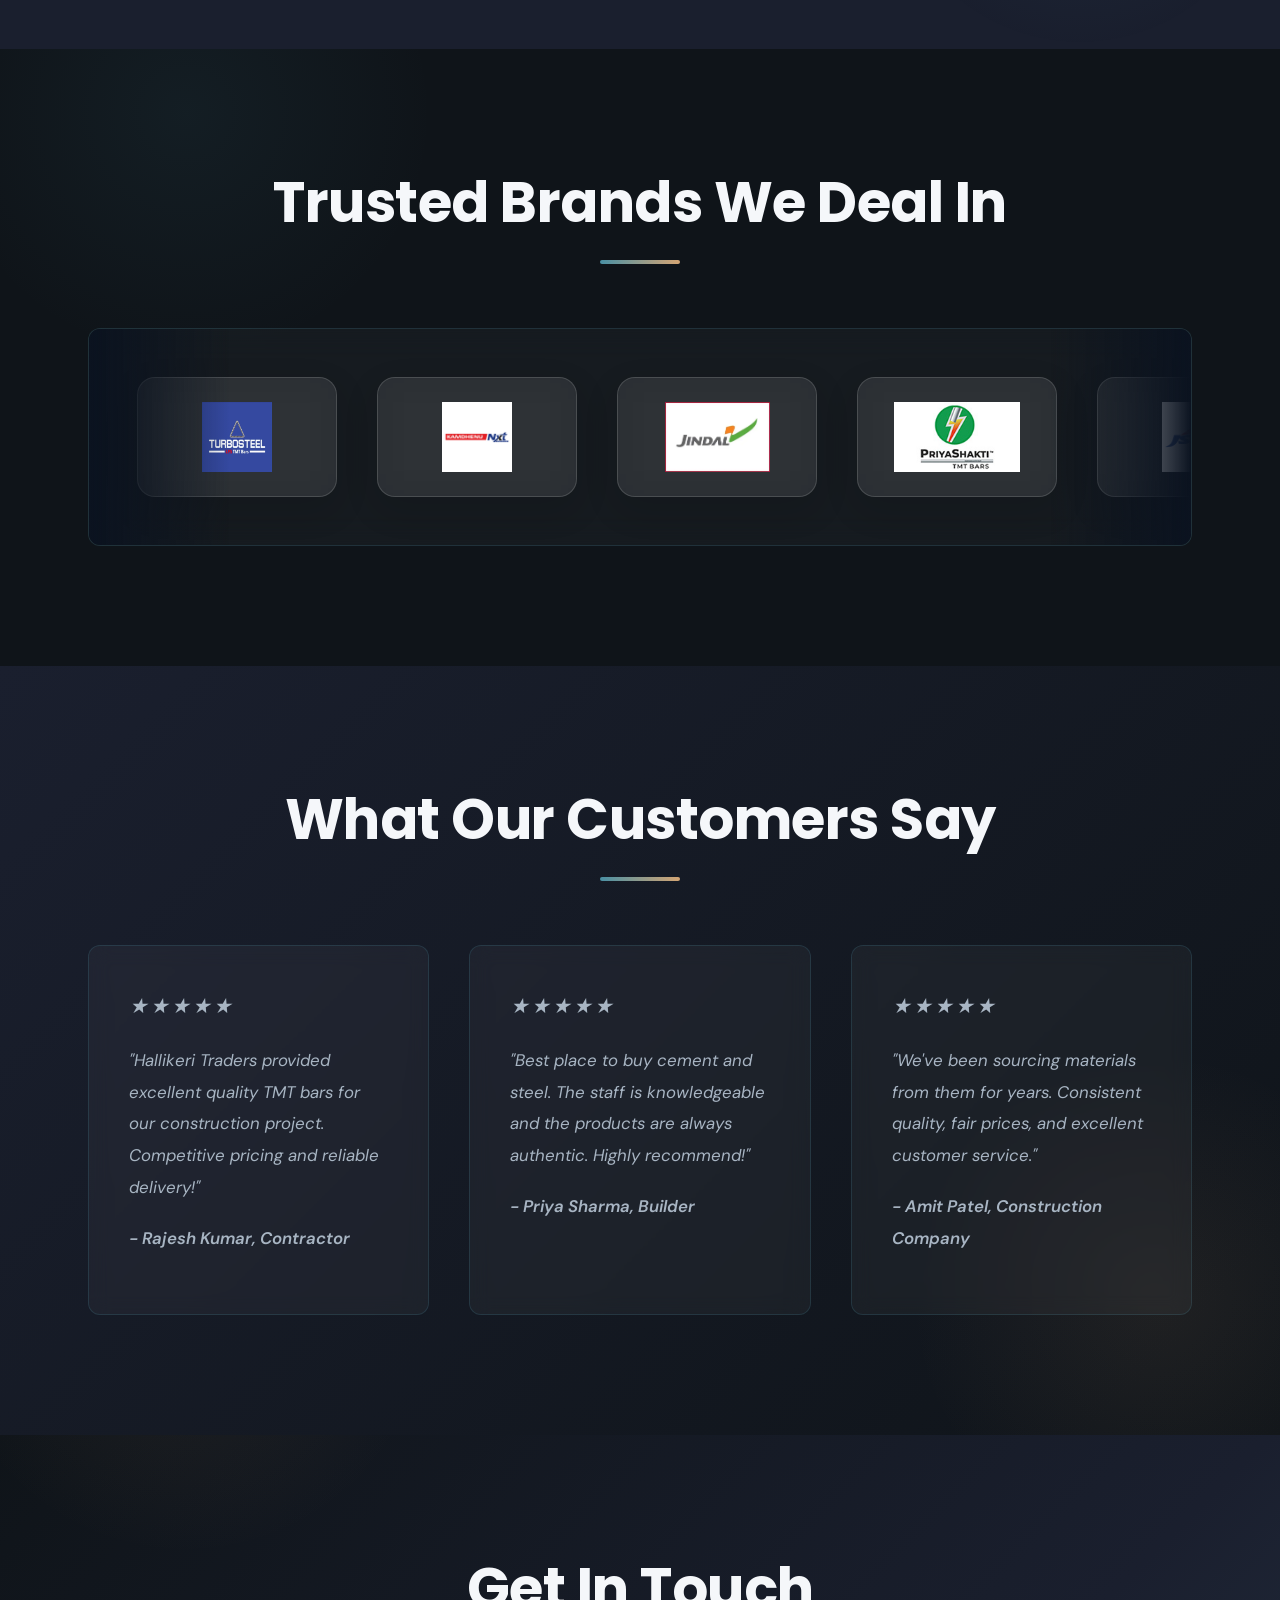
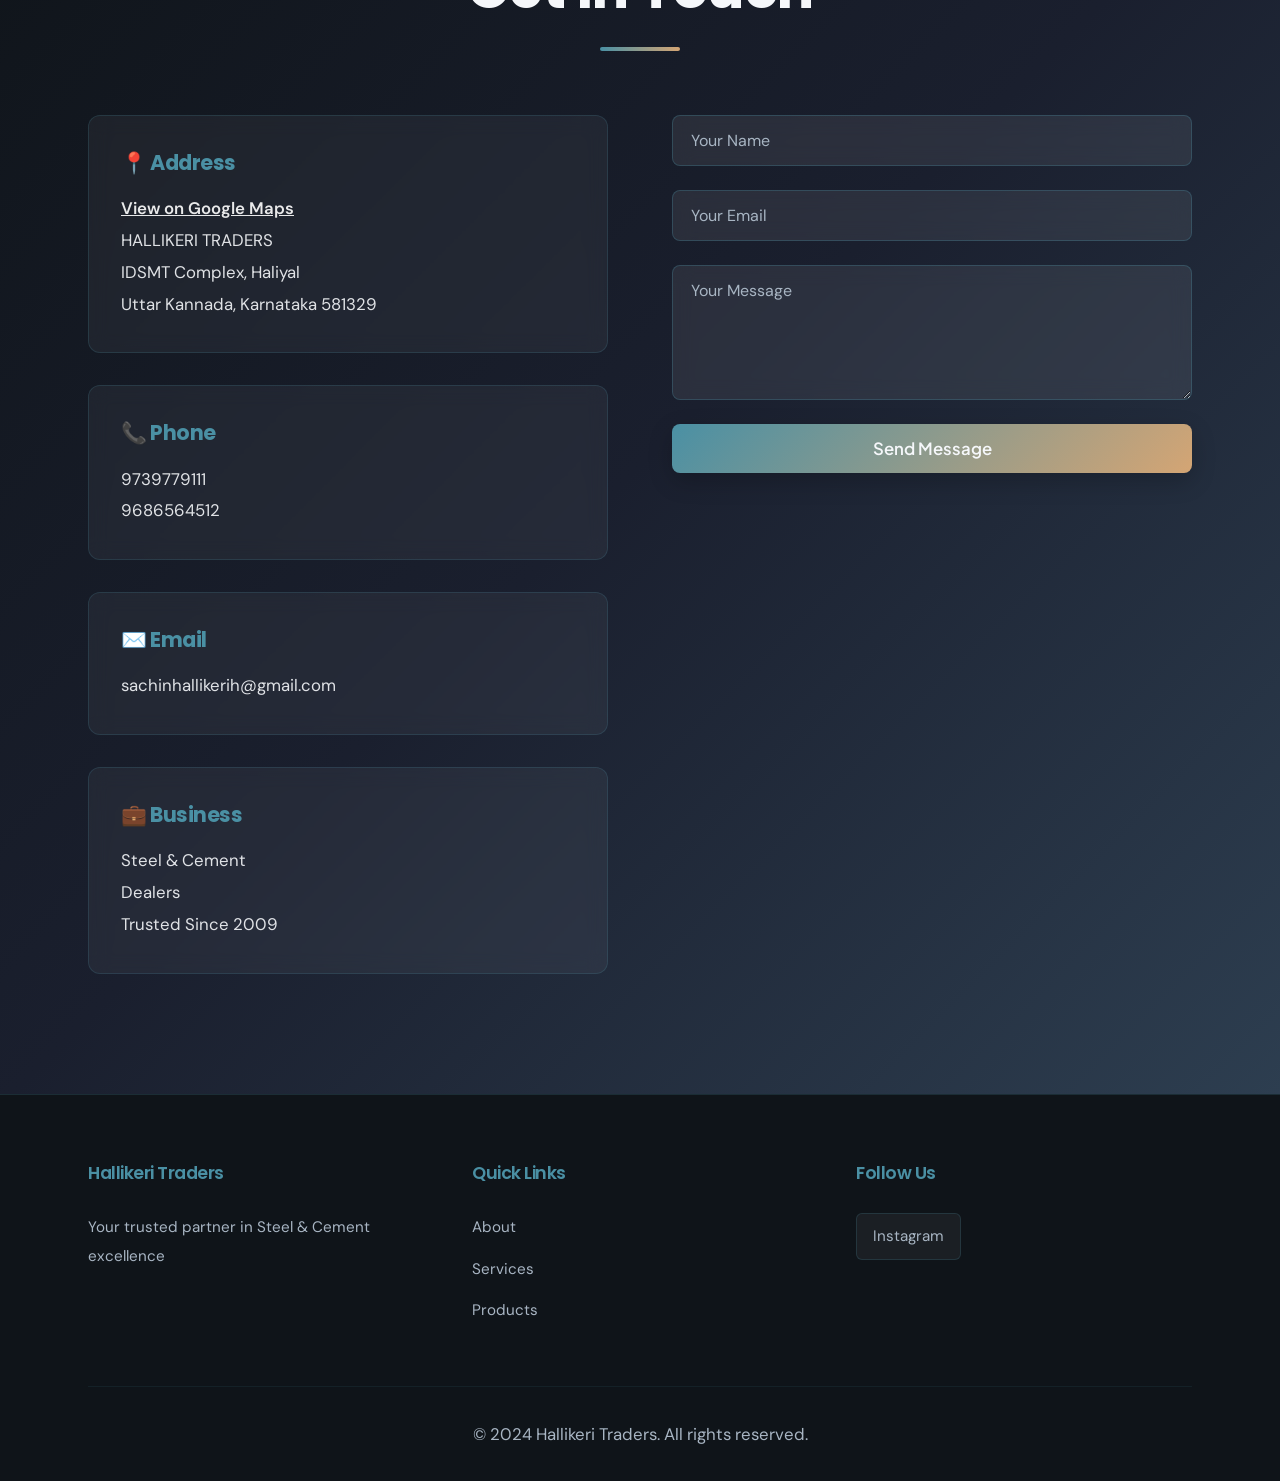
==== commit 3461fa38: "Update index.html Improved Hero Section" ====
--- a/Hallikeri-Traders-Website/index.html
+++ b/Hallikeri-Traders-Website/index.html
@@ -31,7 +31,7 @@
     <!-- Hero Section -->
     <section id="home" class="hero">
         <div class="hero-content">
-            <h2>Welcome to Hallikeri Traders</h2>
+            <h2>Welcome to Hallikeri Traders!</h2>
             <p>DEALERS IN STEEL AND CEMENT</p>
             <button class="cta-button" onclick="document.getElementById('contact').scrollIntoView({behavior: 'smooth'})">Get Started</button>
         </div>
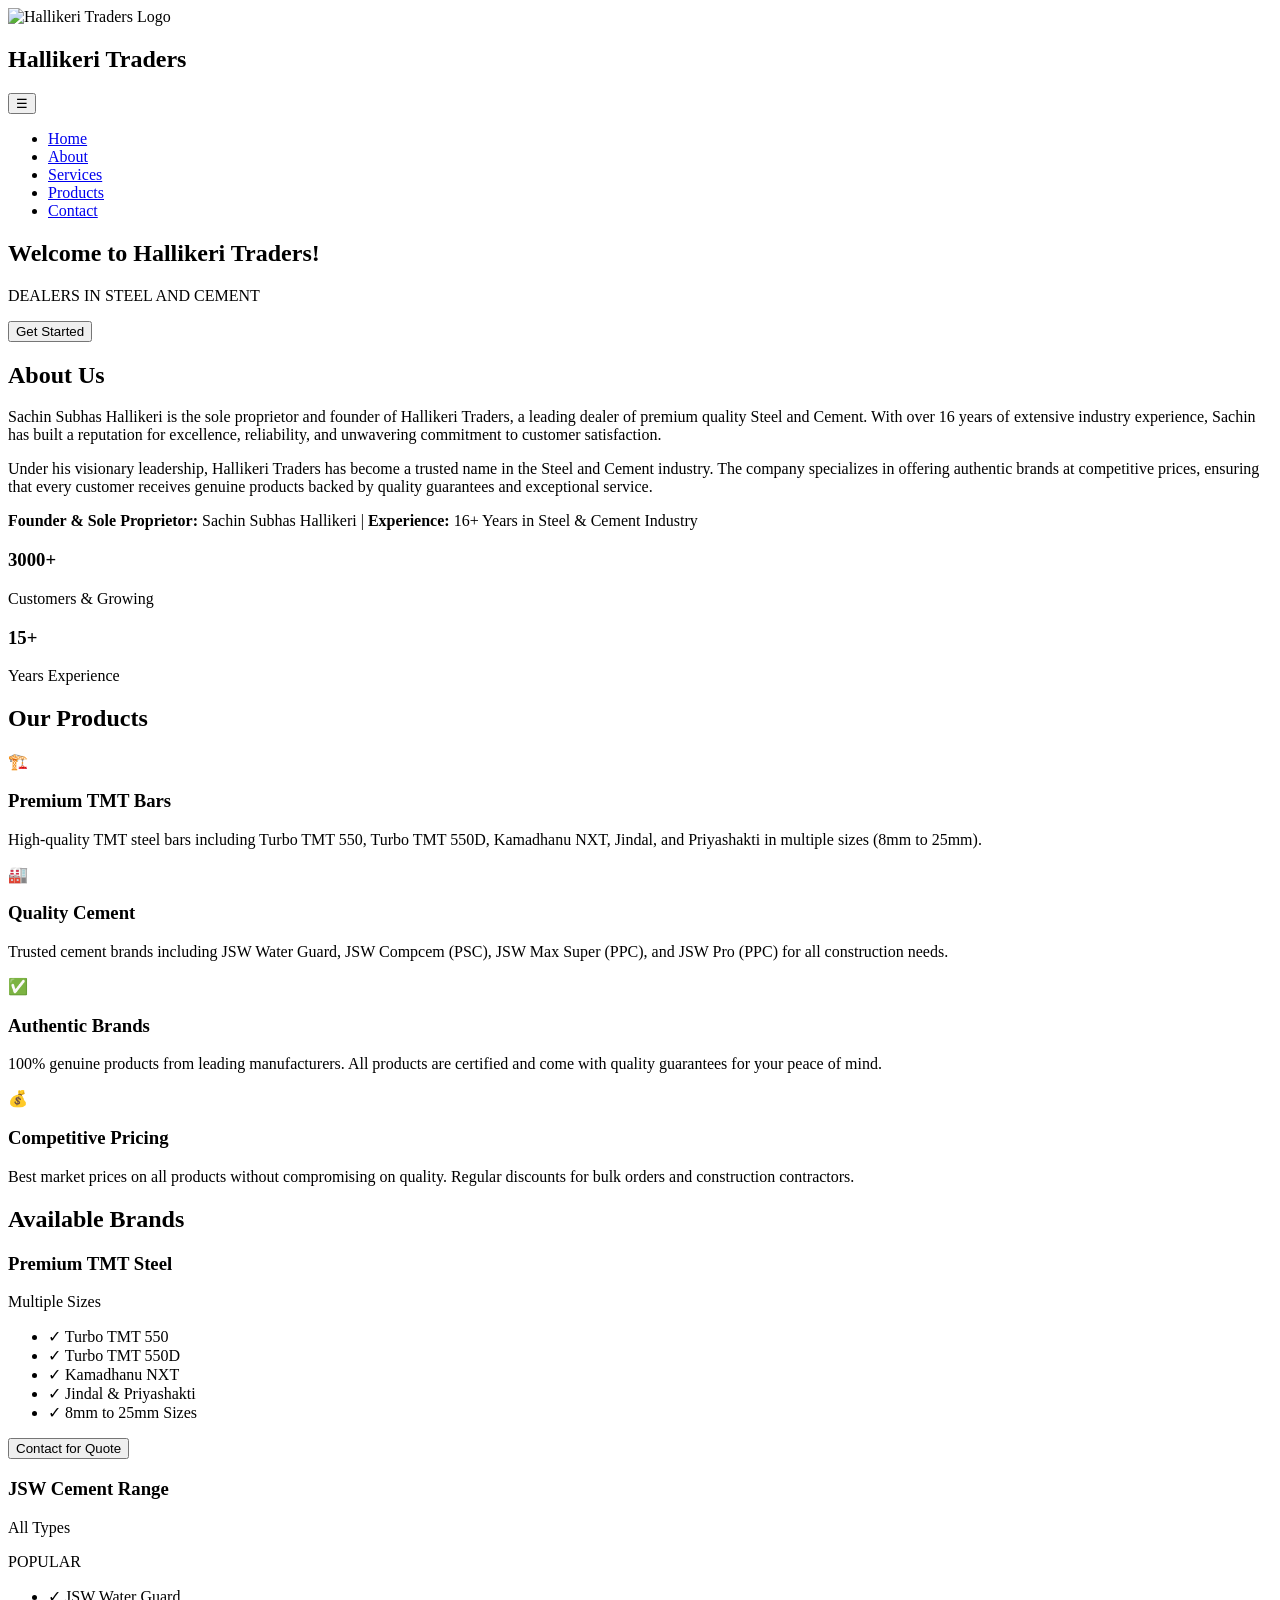
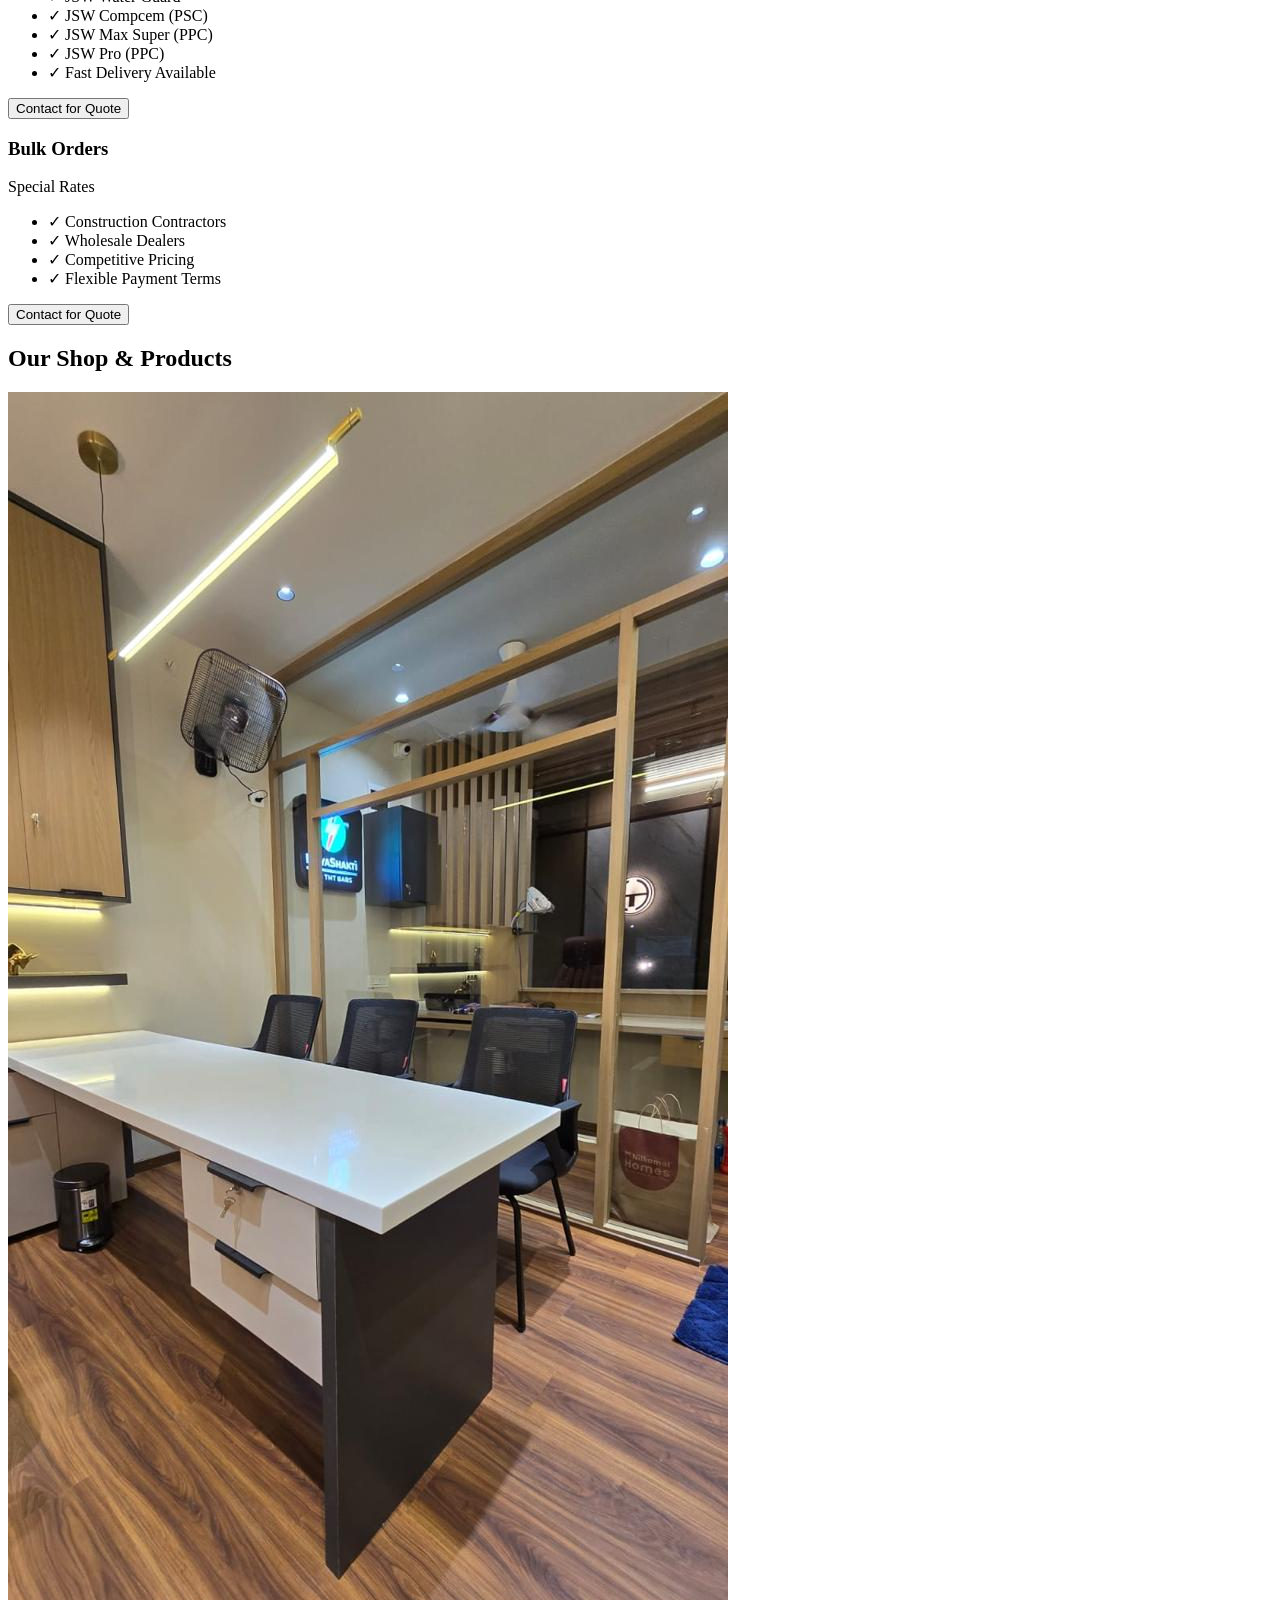
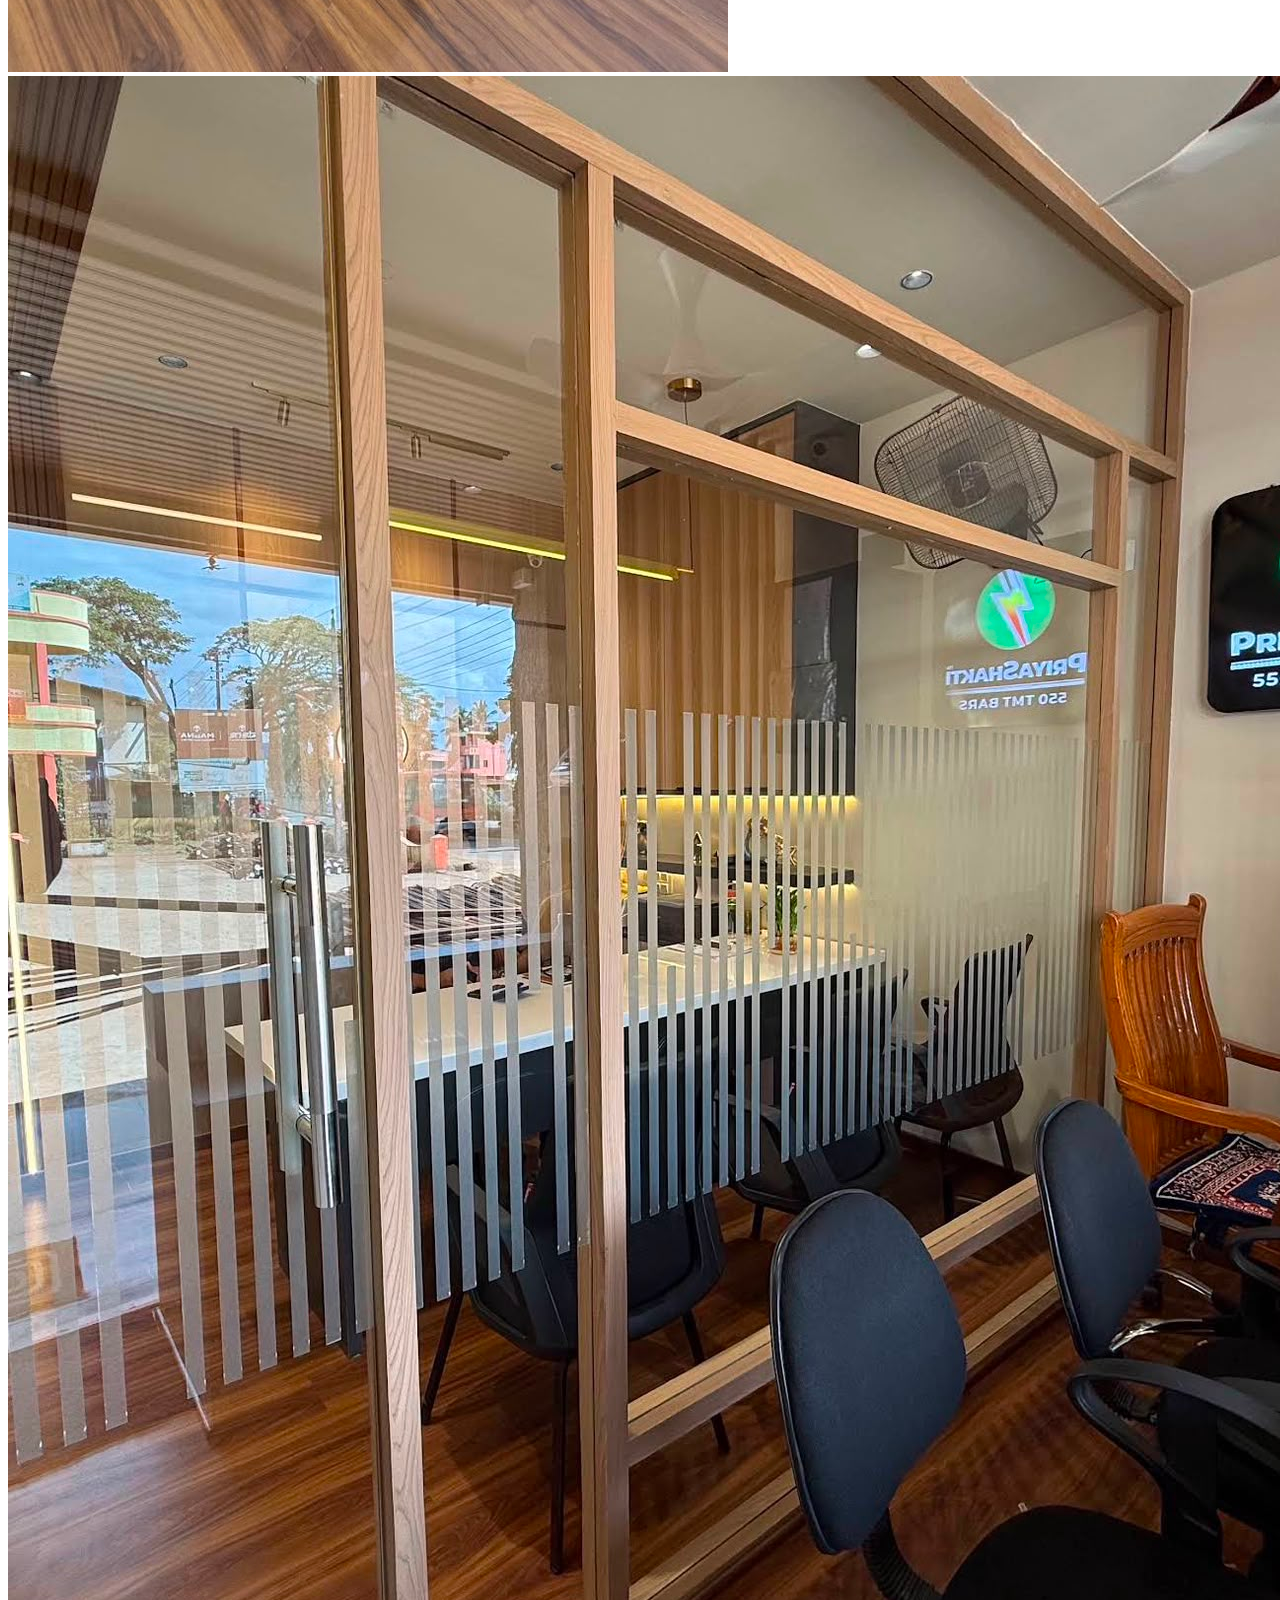
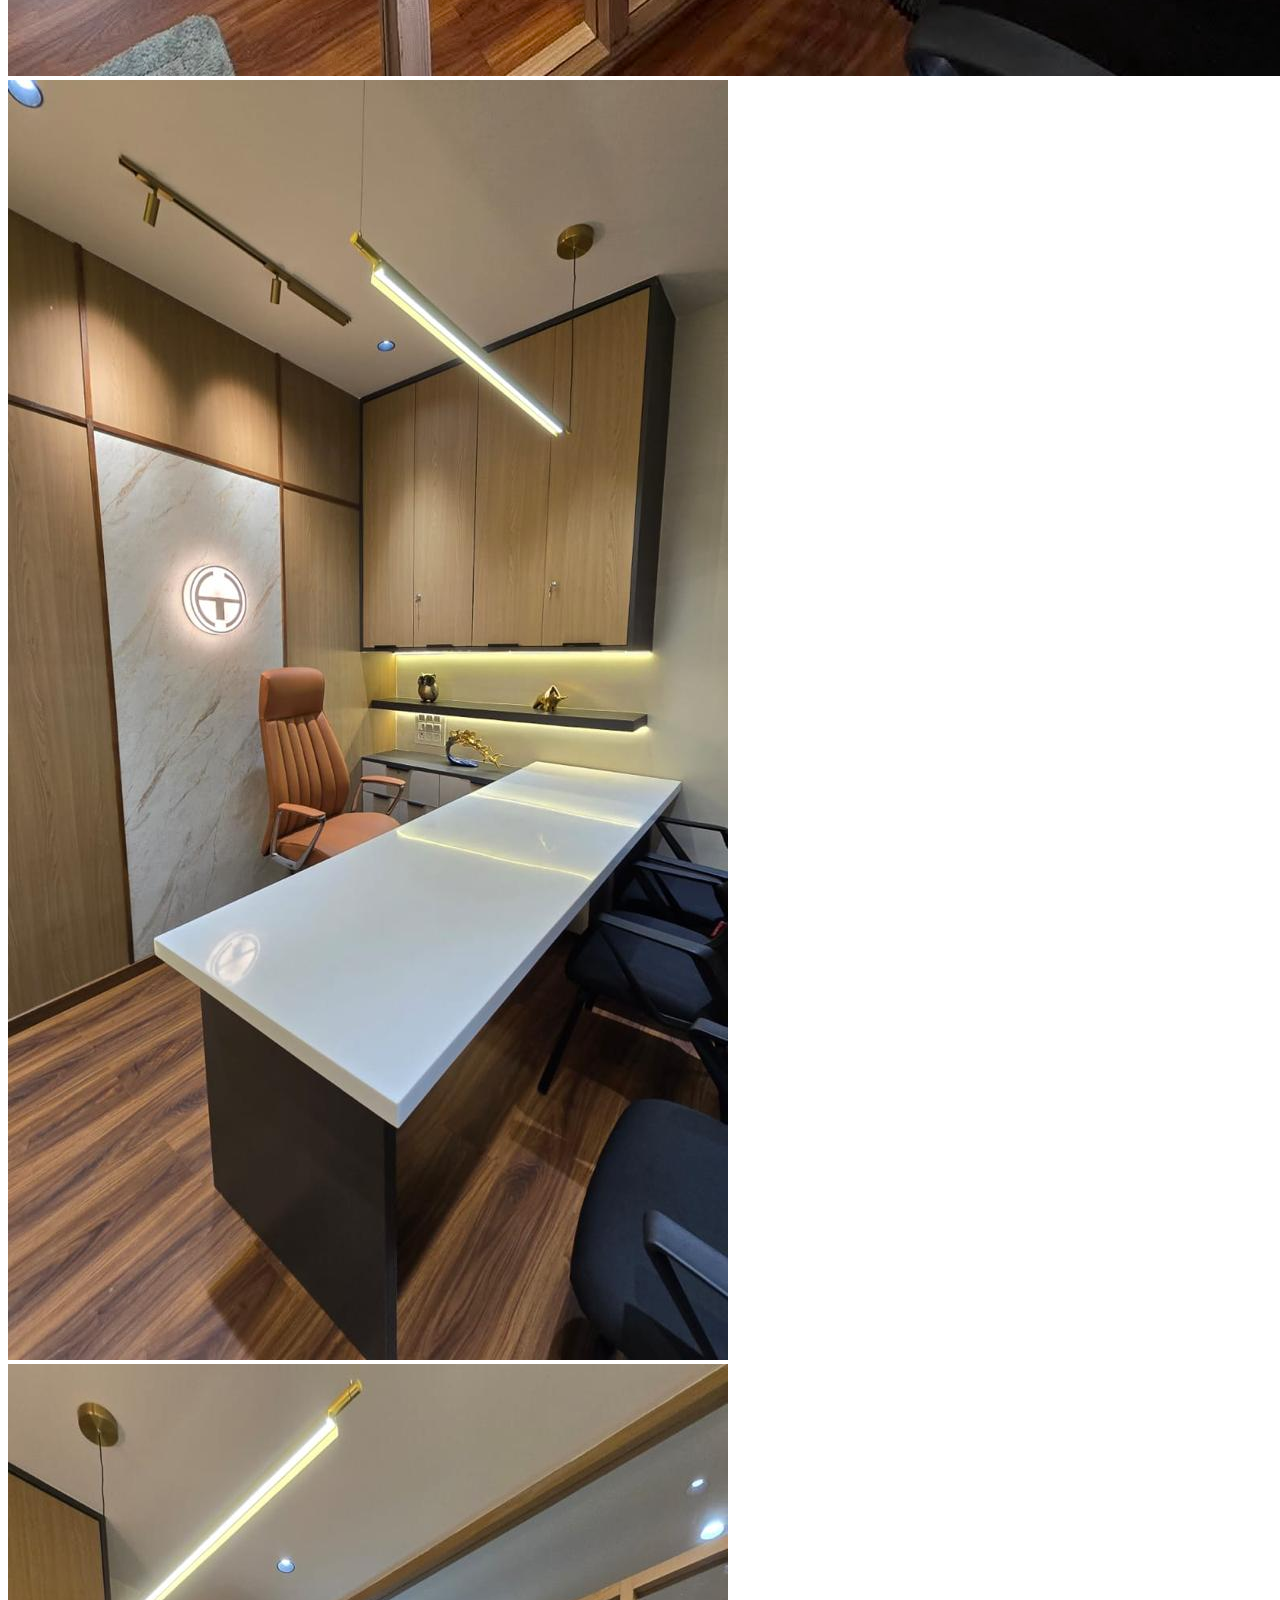
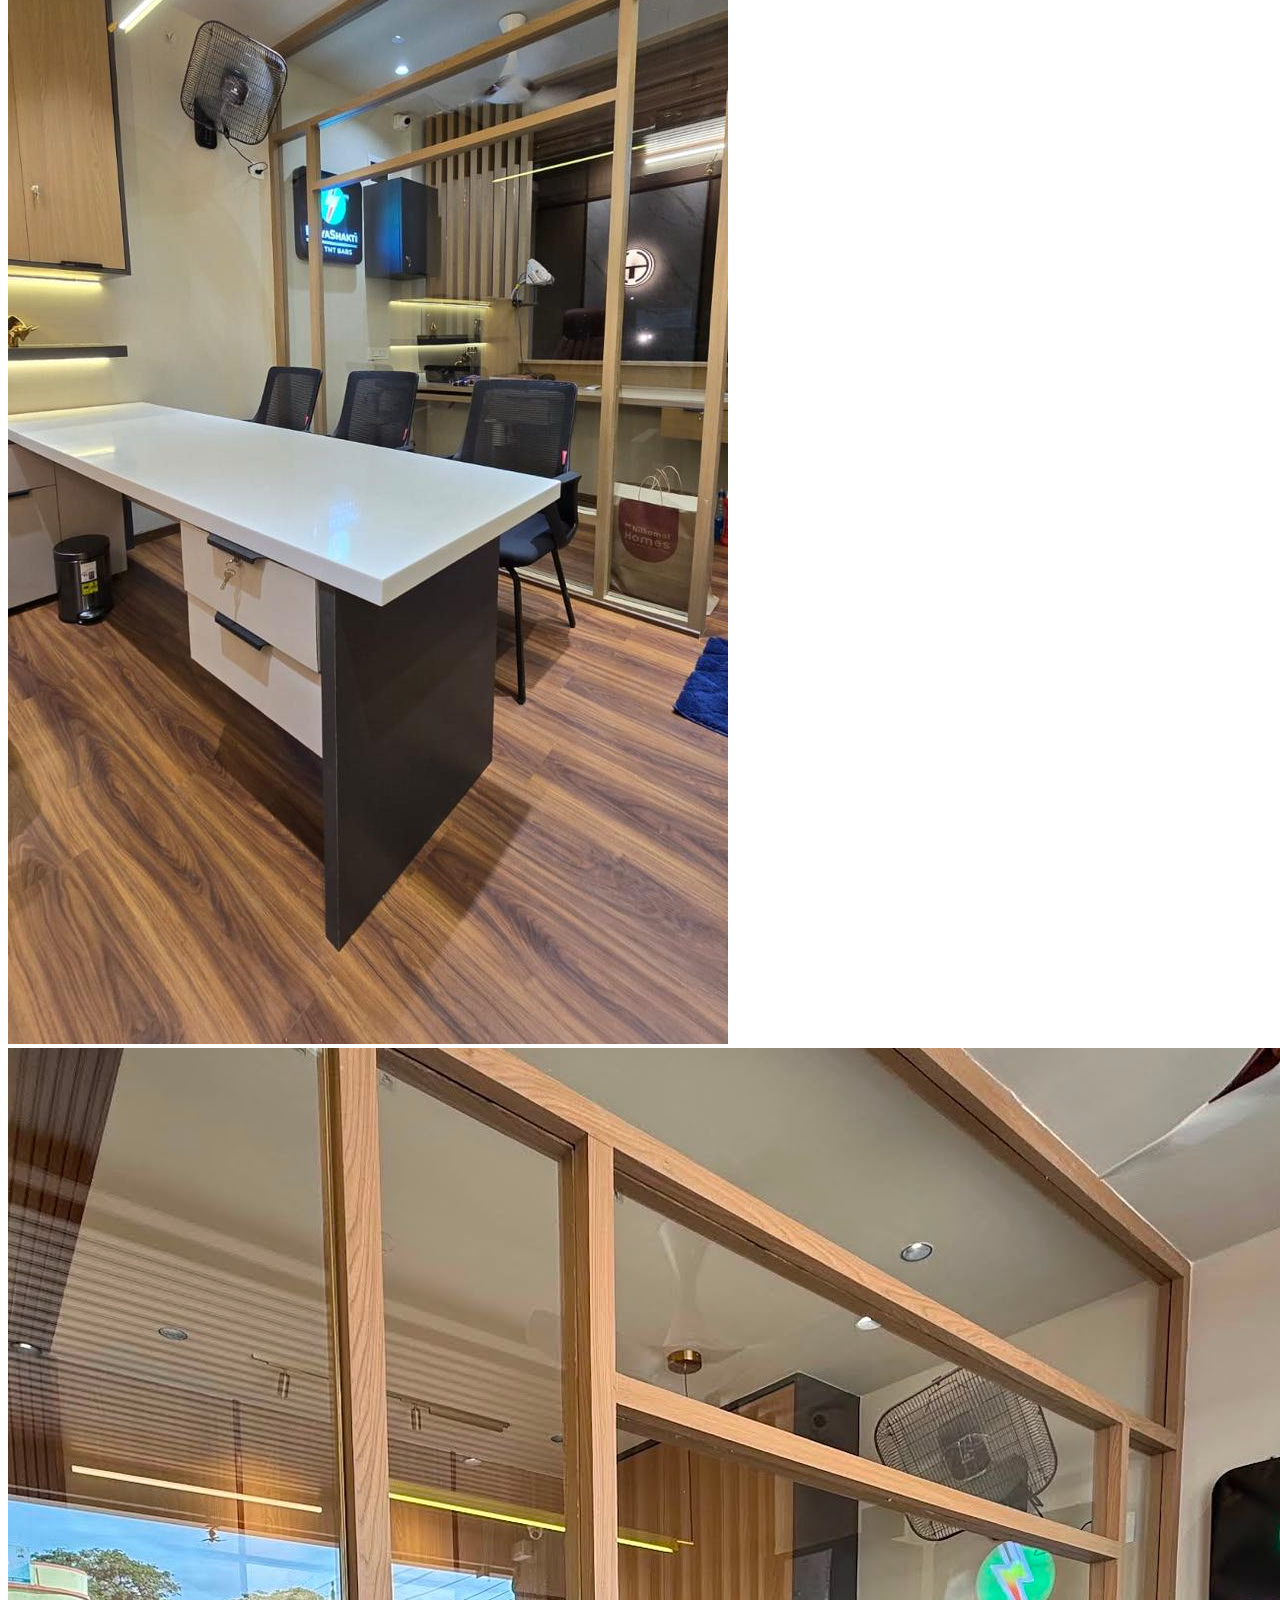
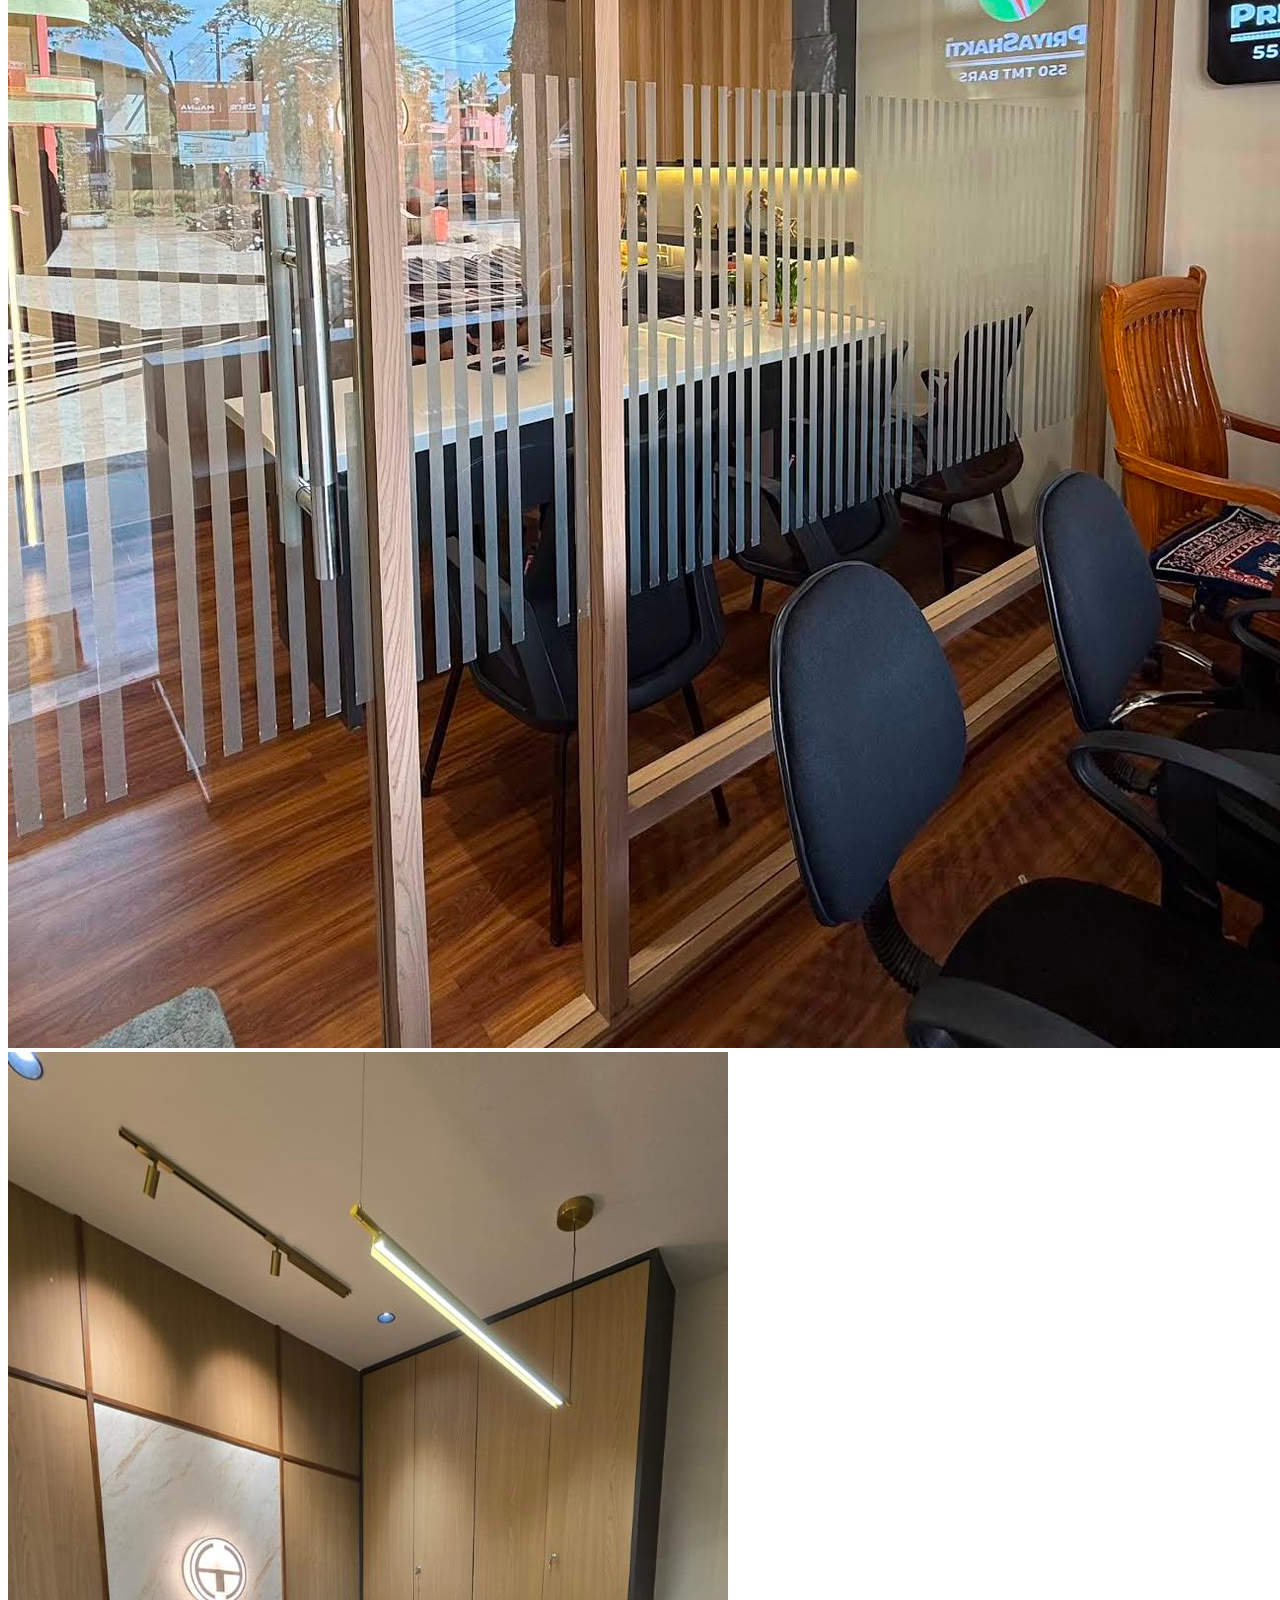
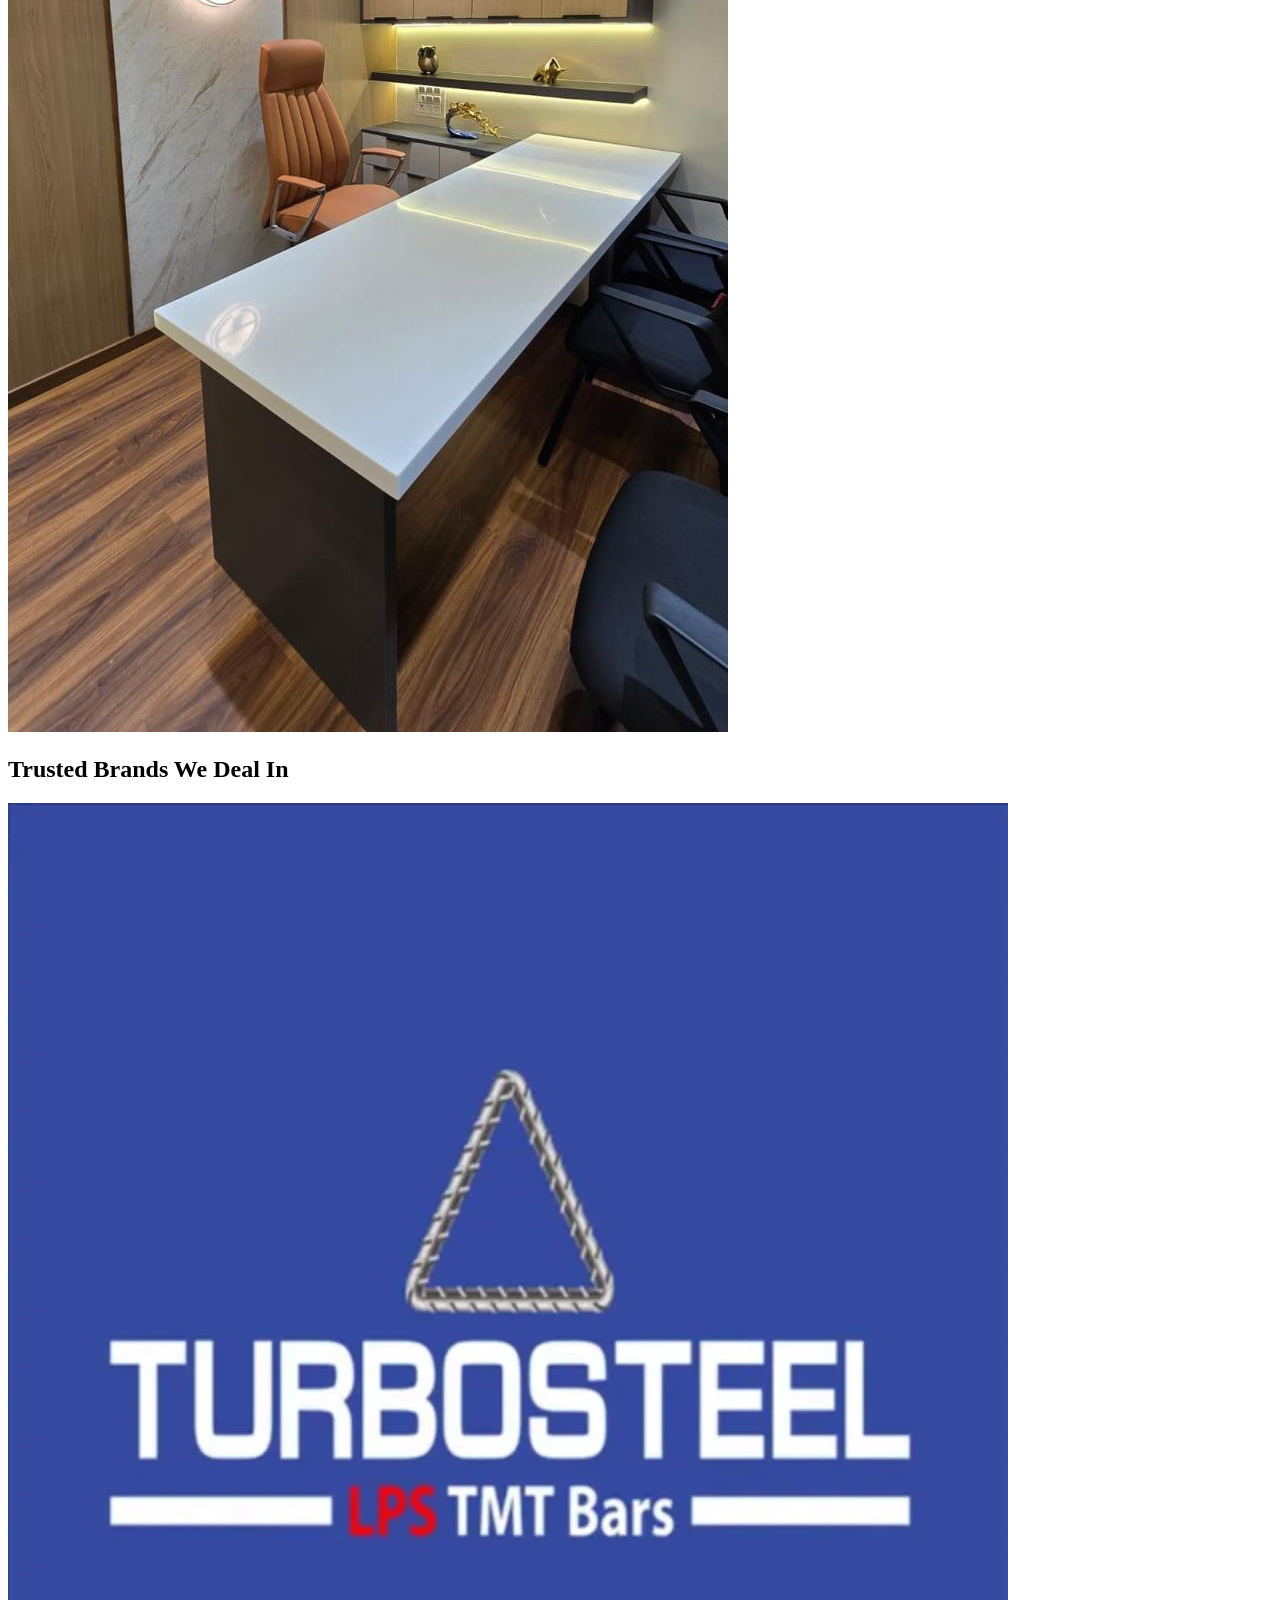
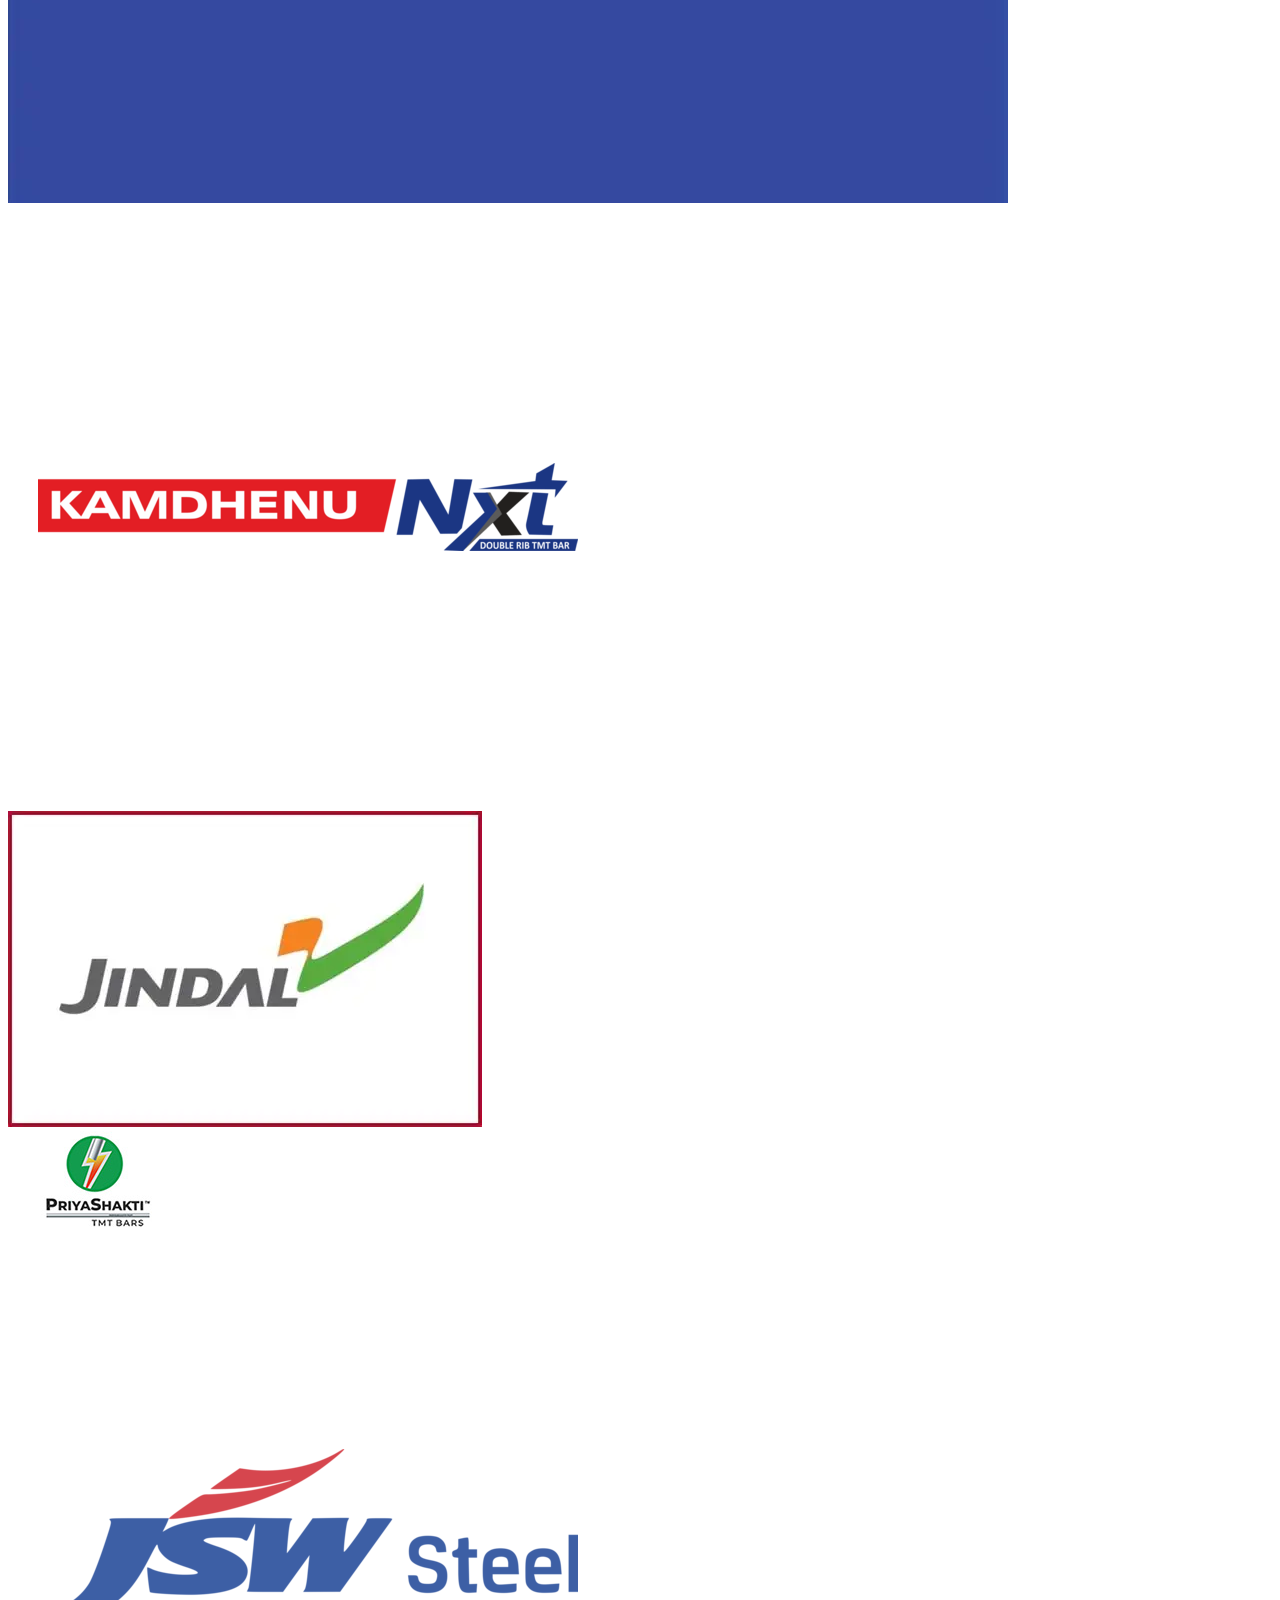
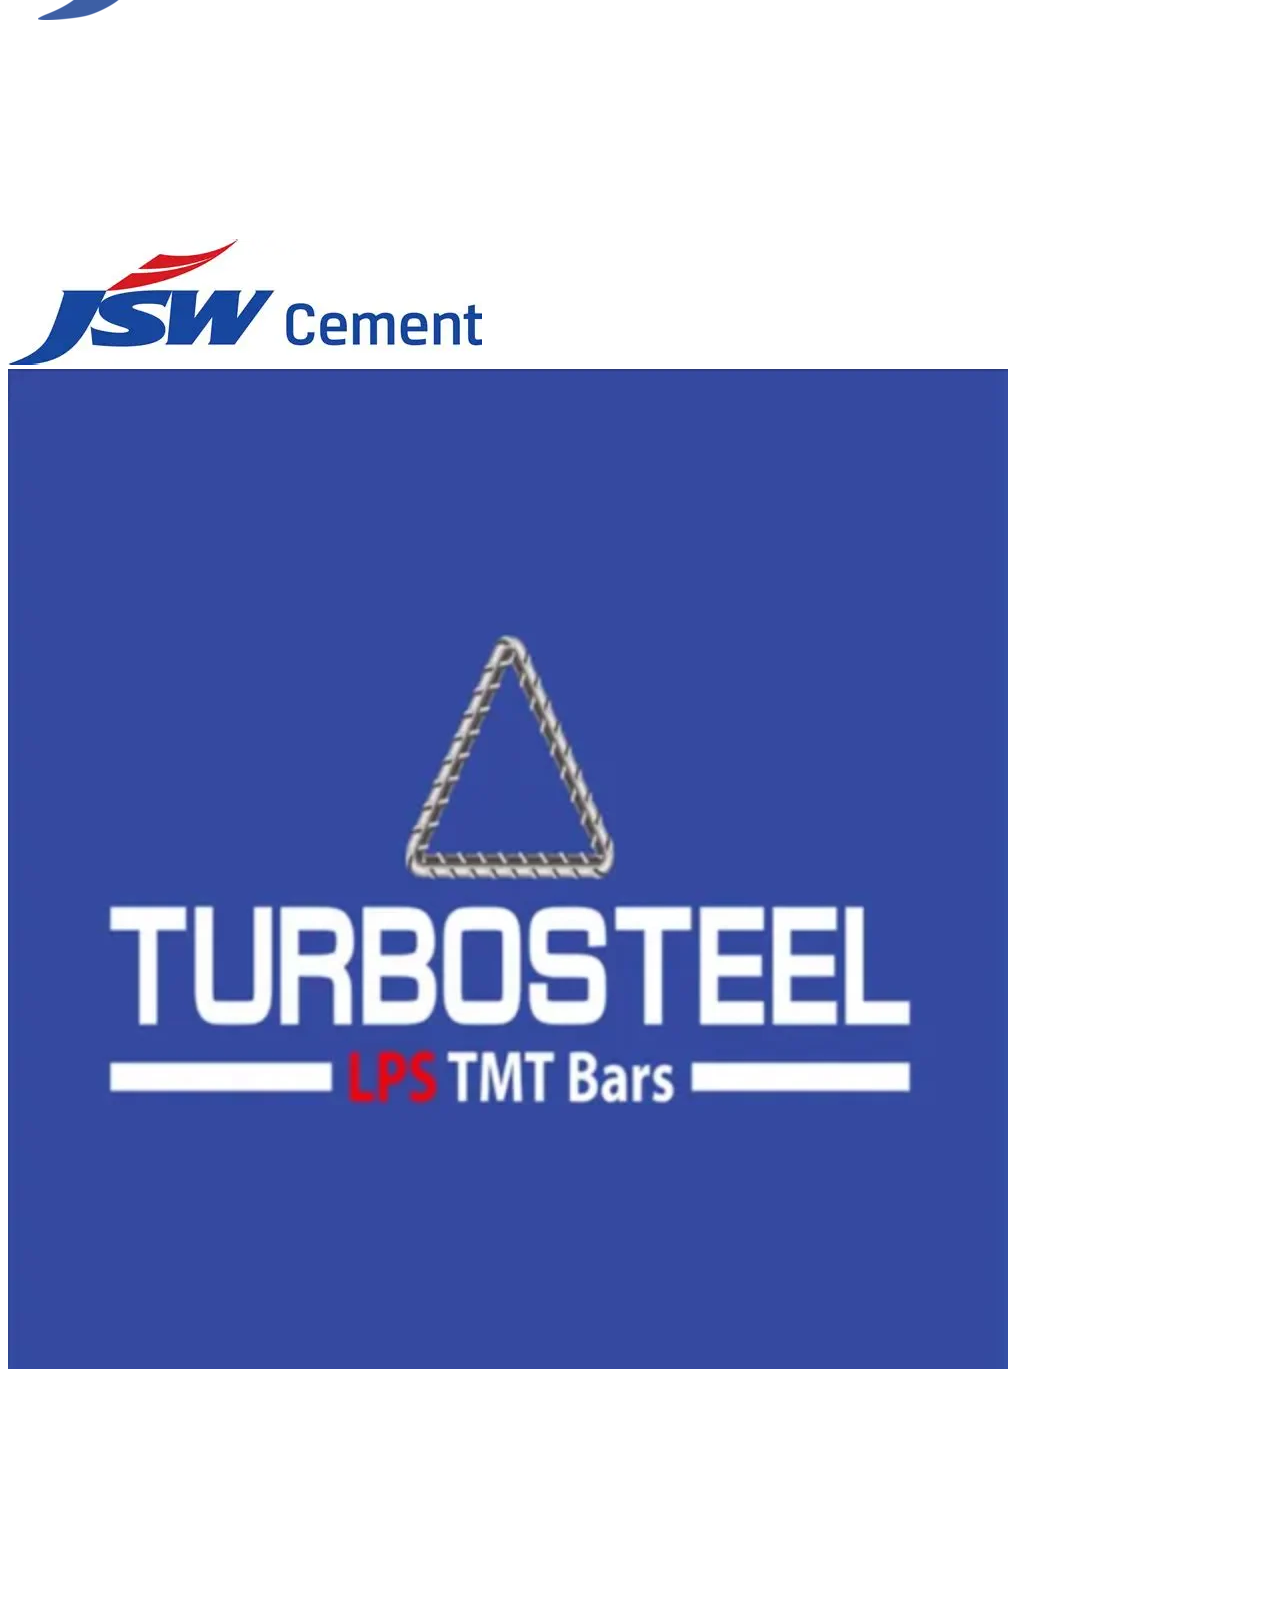
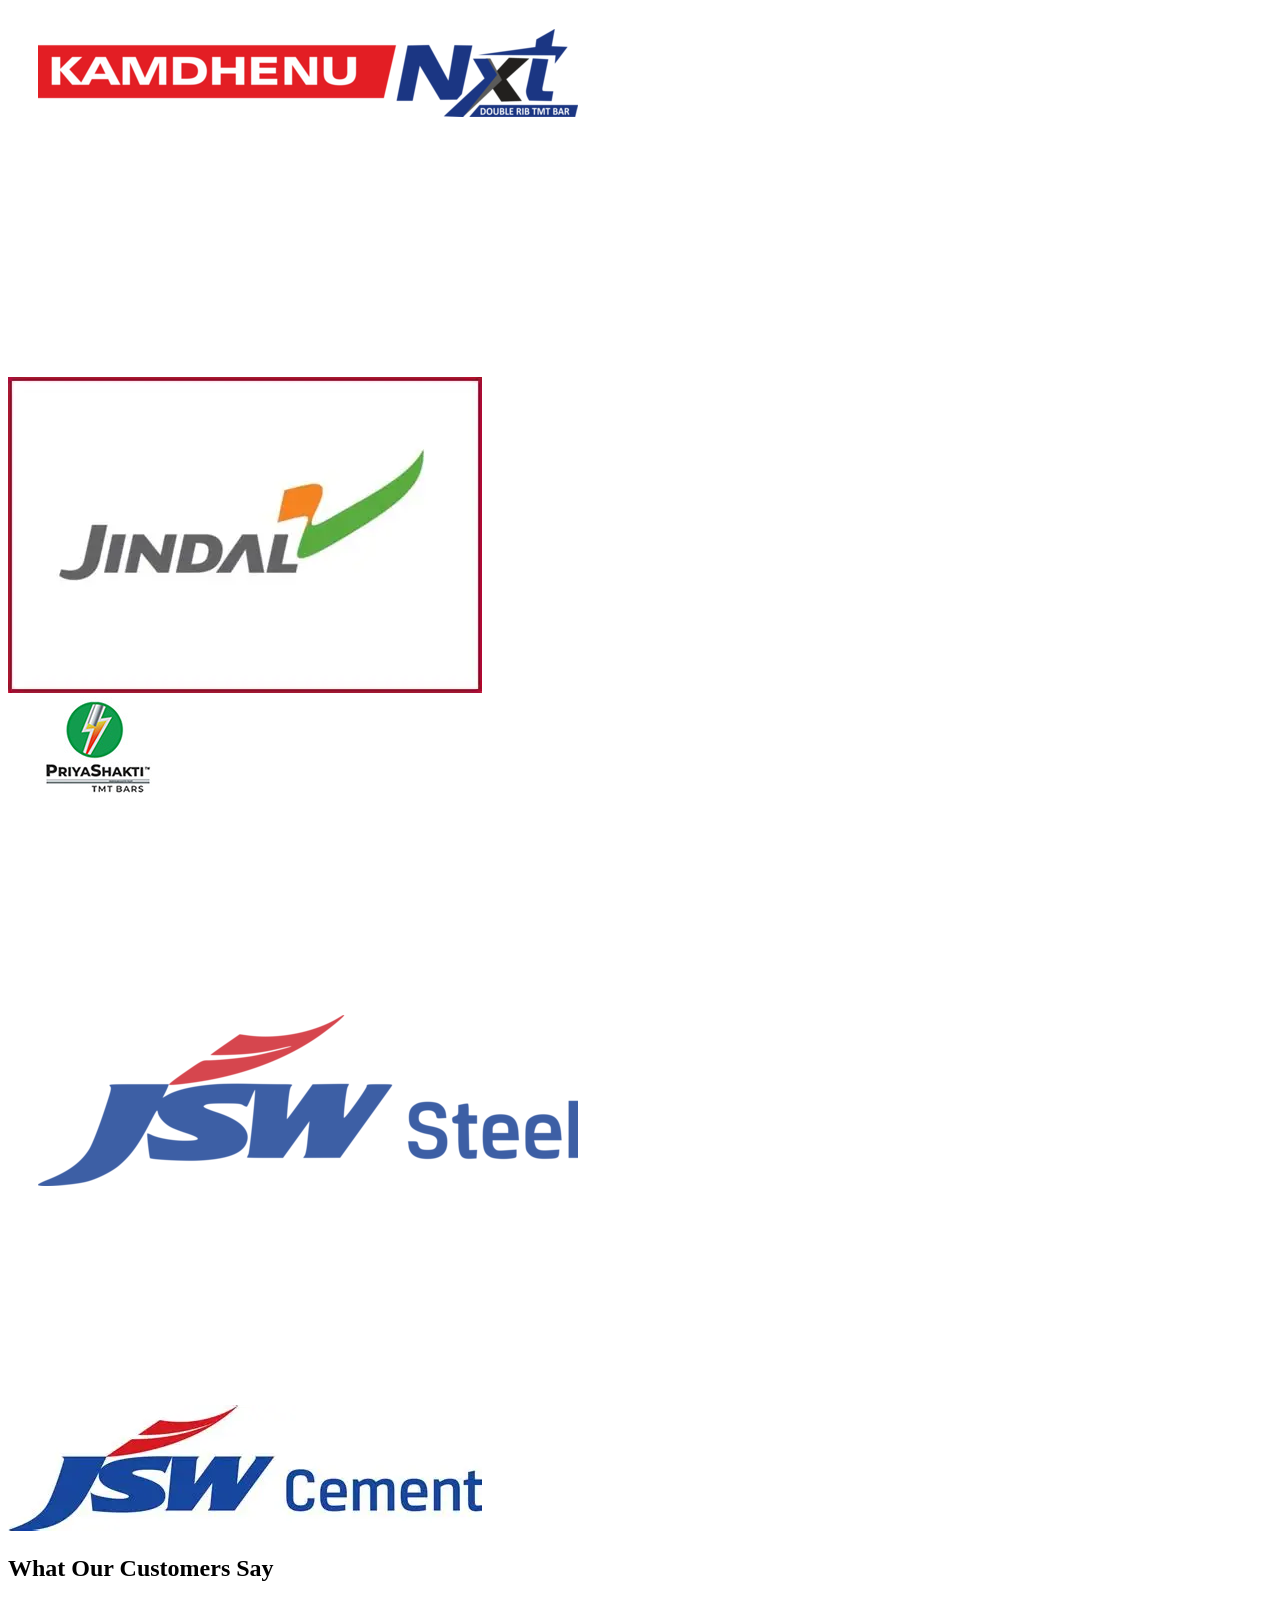
==== commit a09c292d: "Reorganize project structure and assets - Created a structured assets directory - Moved CSS, JavaScr" ====
--- a/Hallikeri-Traders-Website/index.html
+++ b/Hallikeri-Traders-Website/index.html
@@ -7,14 +7,14 @@
     <link rel="preconnect" href="https://fonts.googleapis.com">
     <link rel="preconnect" href="https://fonts.gstatic.com" crossorigin>
     <link href="https://fonts.googleapis.com/css2?family=Poppins:wght@300;400;500;600;700;800&family=DM+Sans:wght@400;500;600;700&family=Plus+Jakarta+Sans:wght@400;500;600;700;800&display=swap" rel="stylesheet">
-    <link rel="stylesheet" href="styles.css">
+    <link rel="stylesheet" href="assets/css/styles.css">
 </head>
 <body>
     <!-- Navigation Bar -->
     <nav class="navbar">
         <div class="container">
             <div class="logo">
-                <img src="images/Logo.jpg" alt="Hallikeri Traders Logo" class="logo-img">
+                <img src="assets/images/Logo.jpg" alt="Hallikeri Traders Logo" class="logo-img">
                 <h1>Hallikeri Traders</h1>
             </div>
             <button class="menu-toggle" id="menuToggle">☰</button>
@@ -305,6 +305,6 @@
         </div>
     </footer>
 
-    <script src="script.js"></script>
+    <script src="assets/js/script.js"></script>
 </body>
 </html>
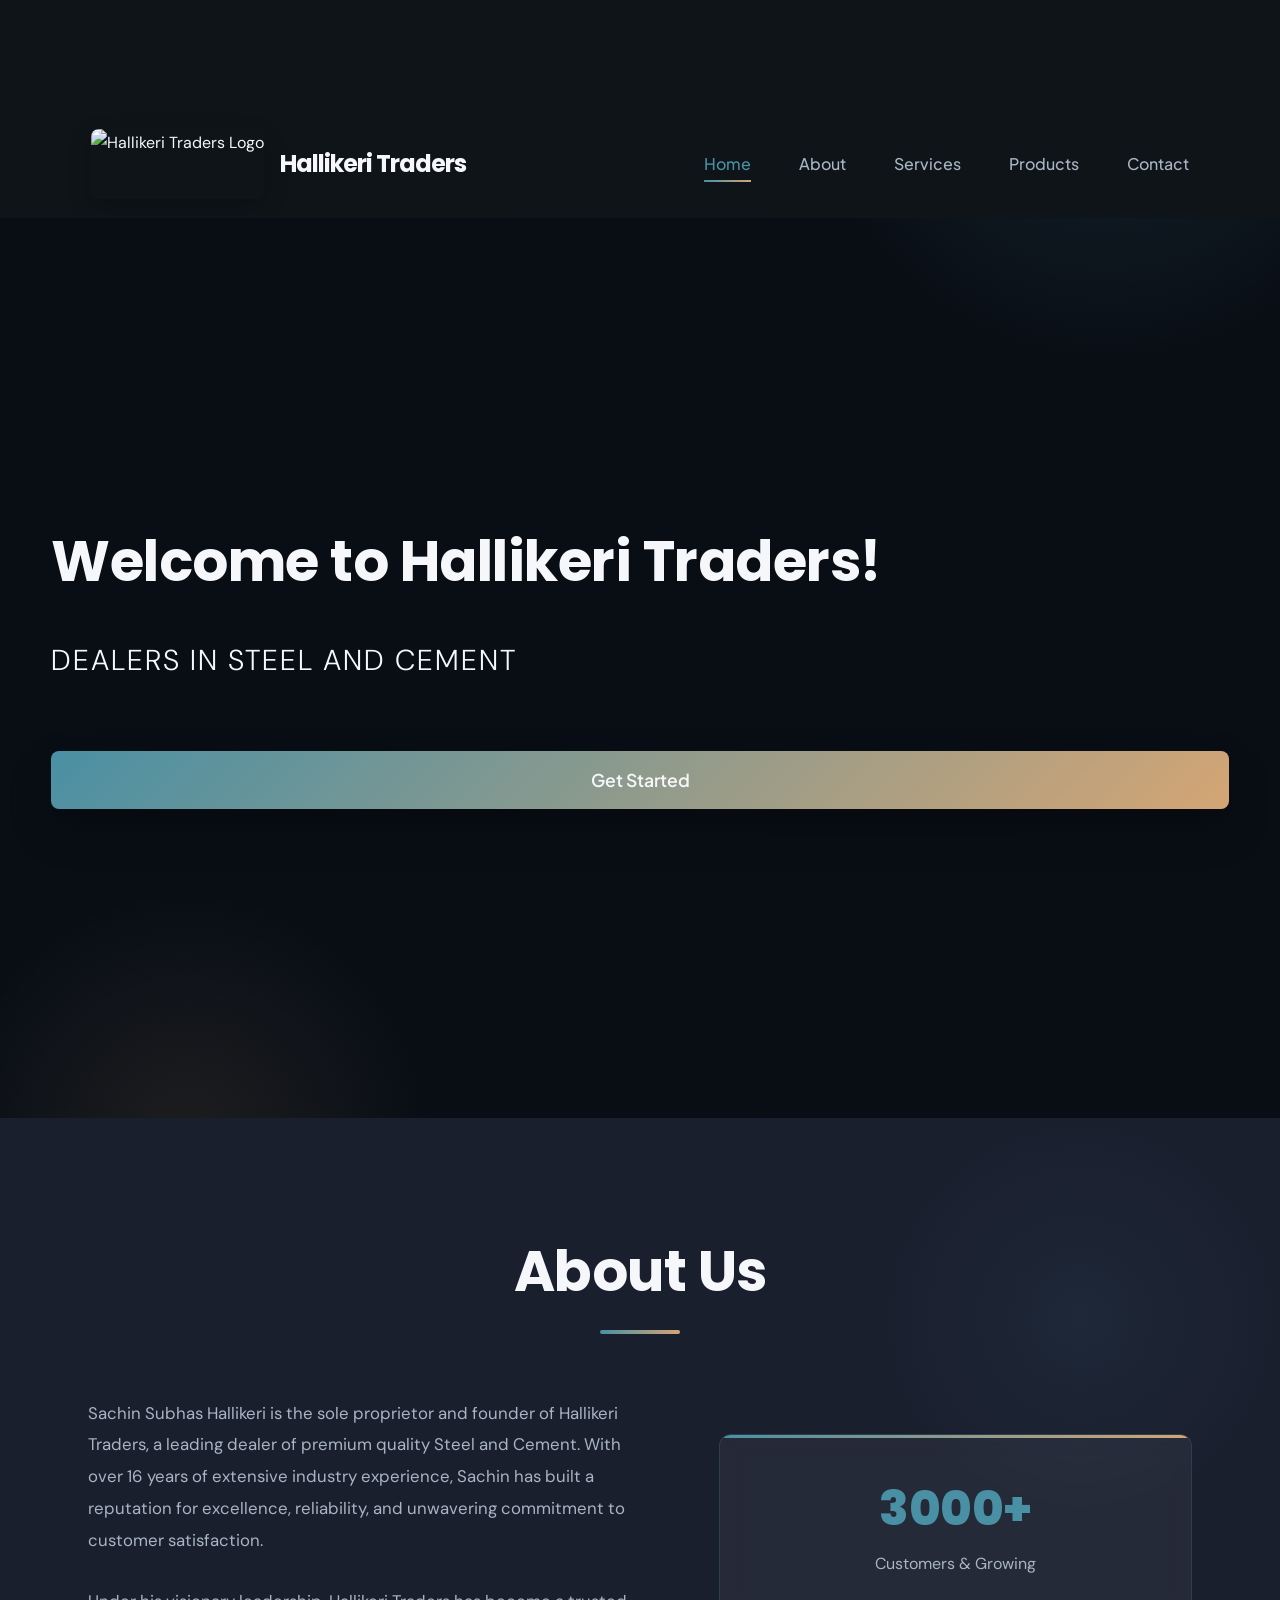
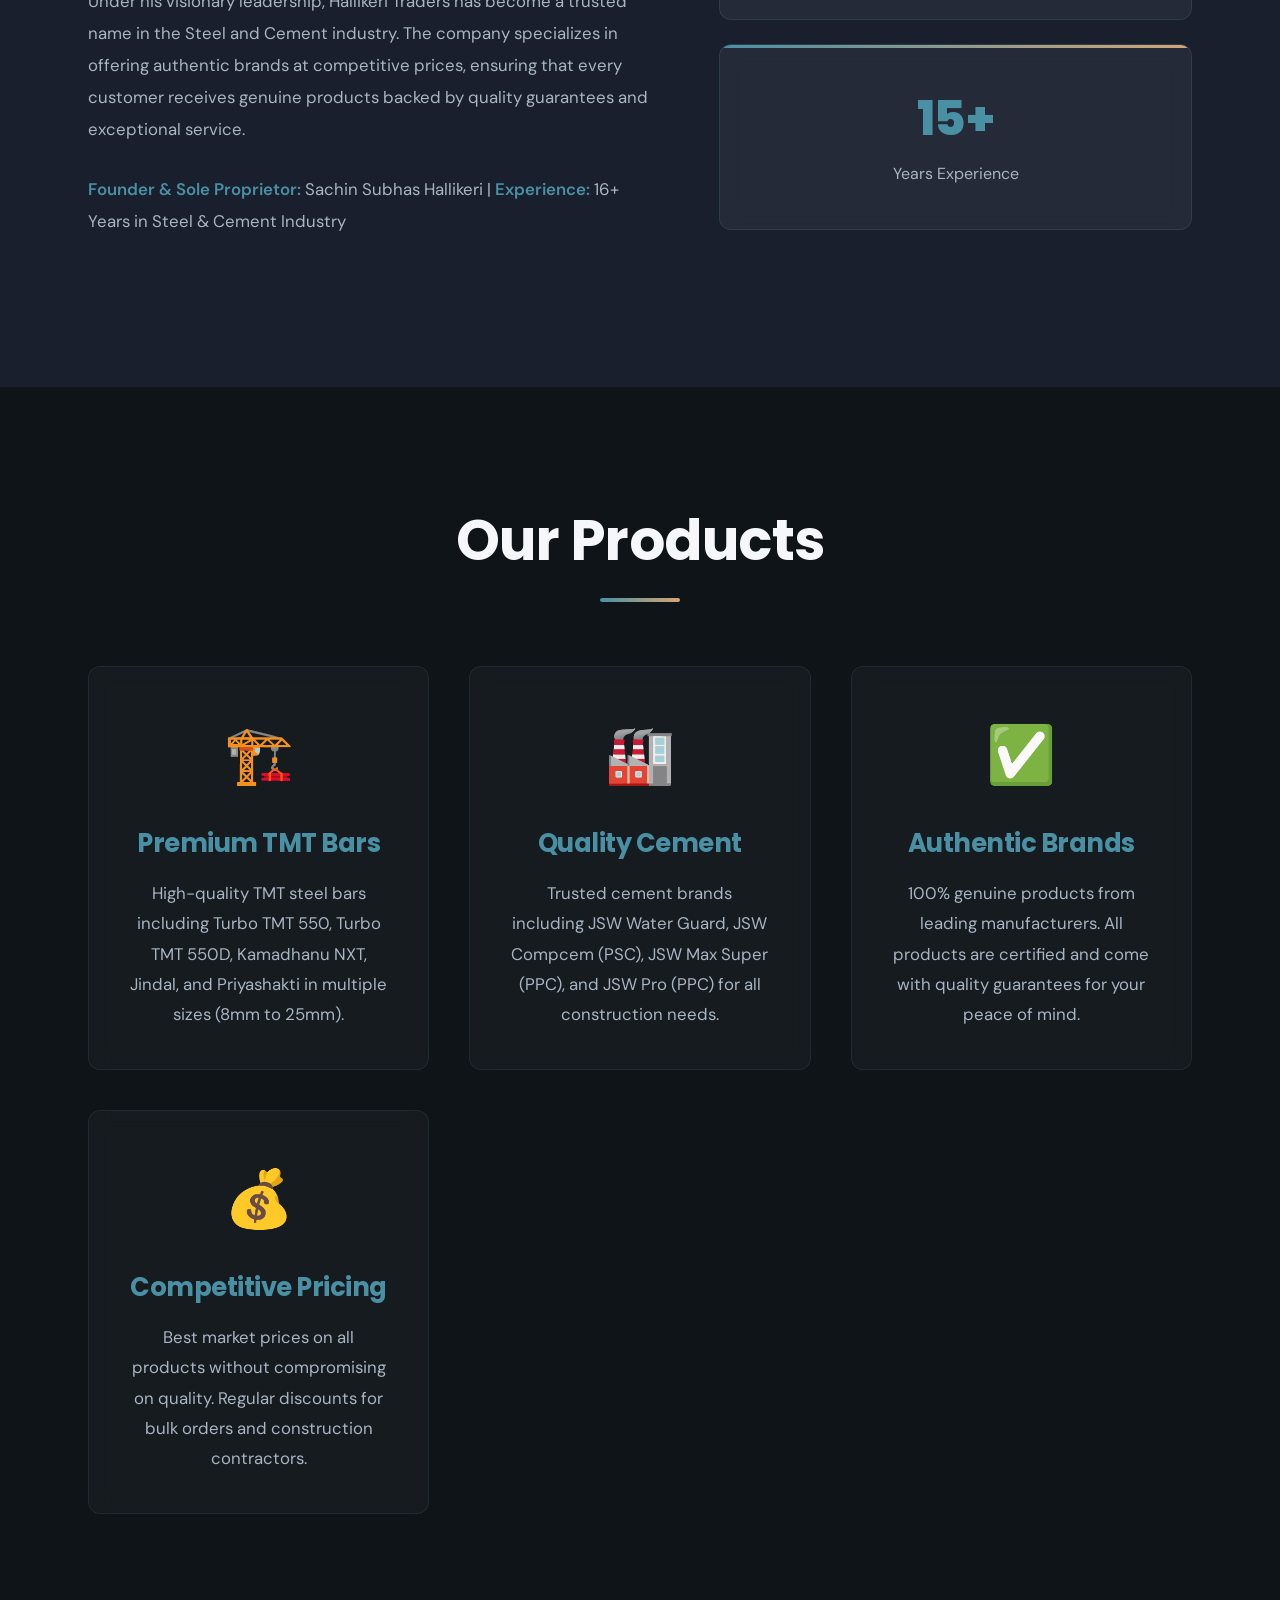
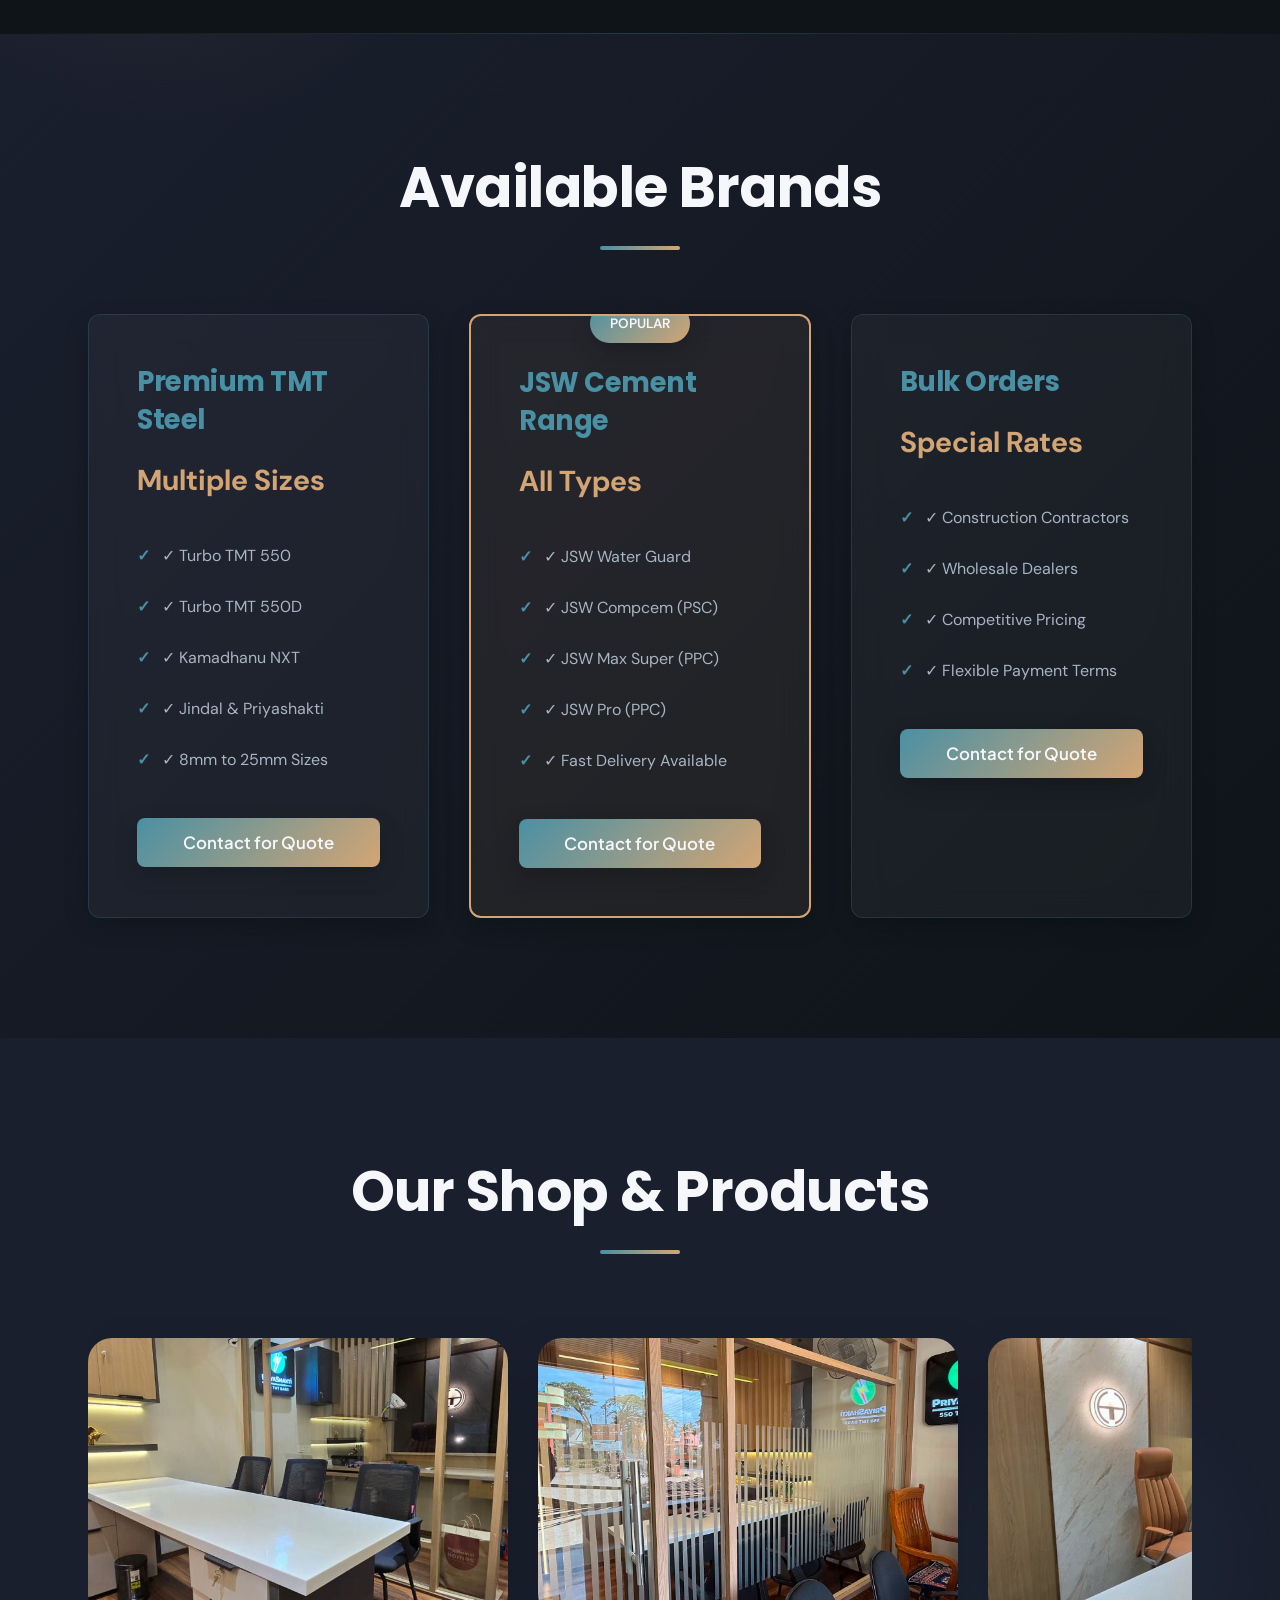
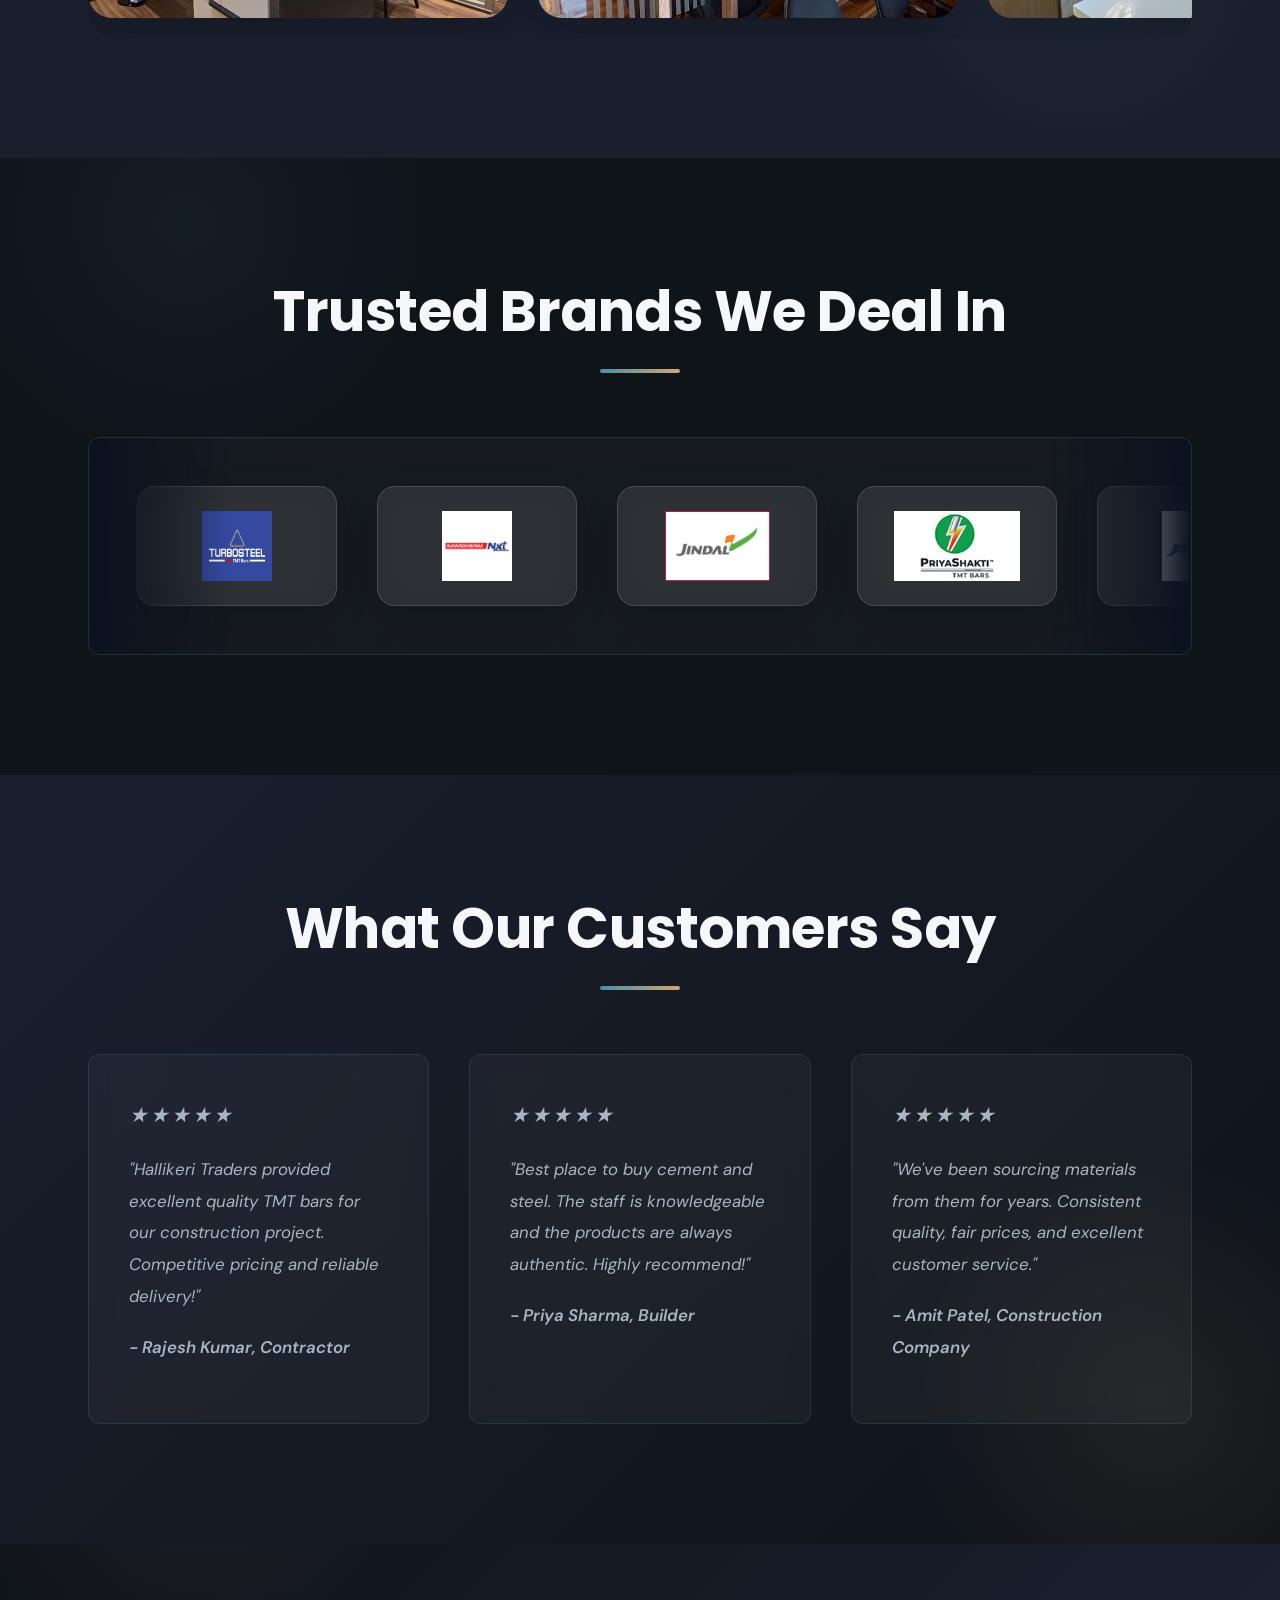
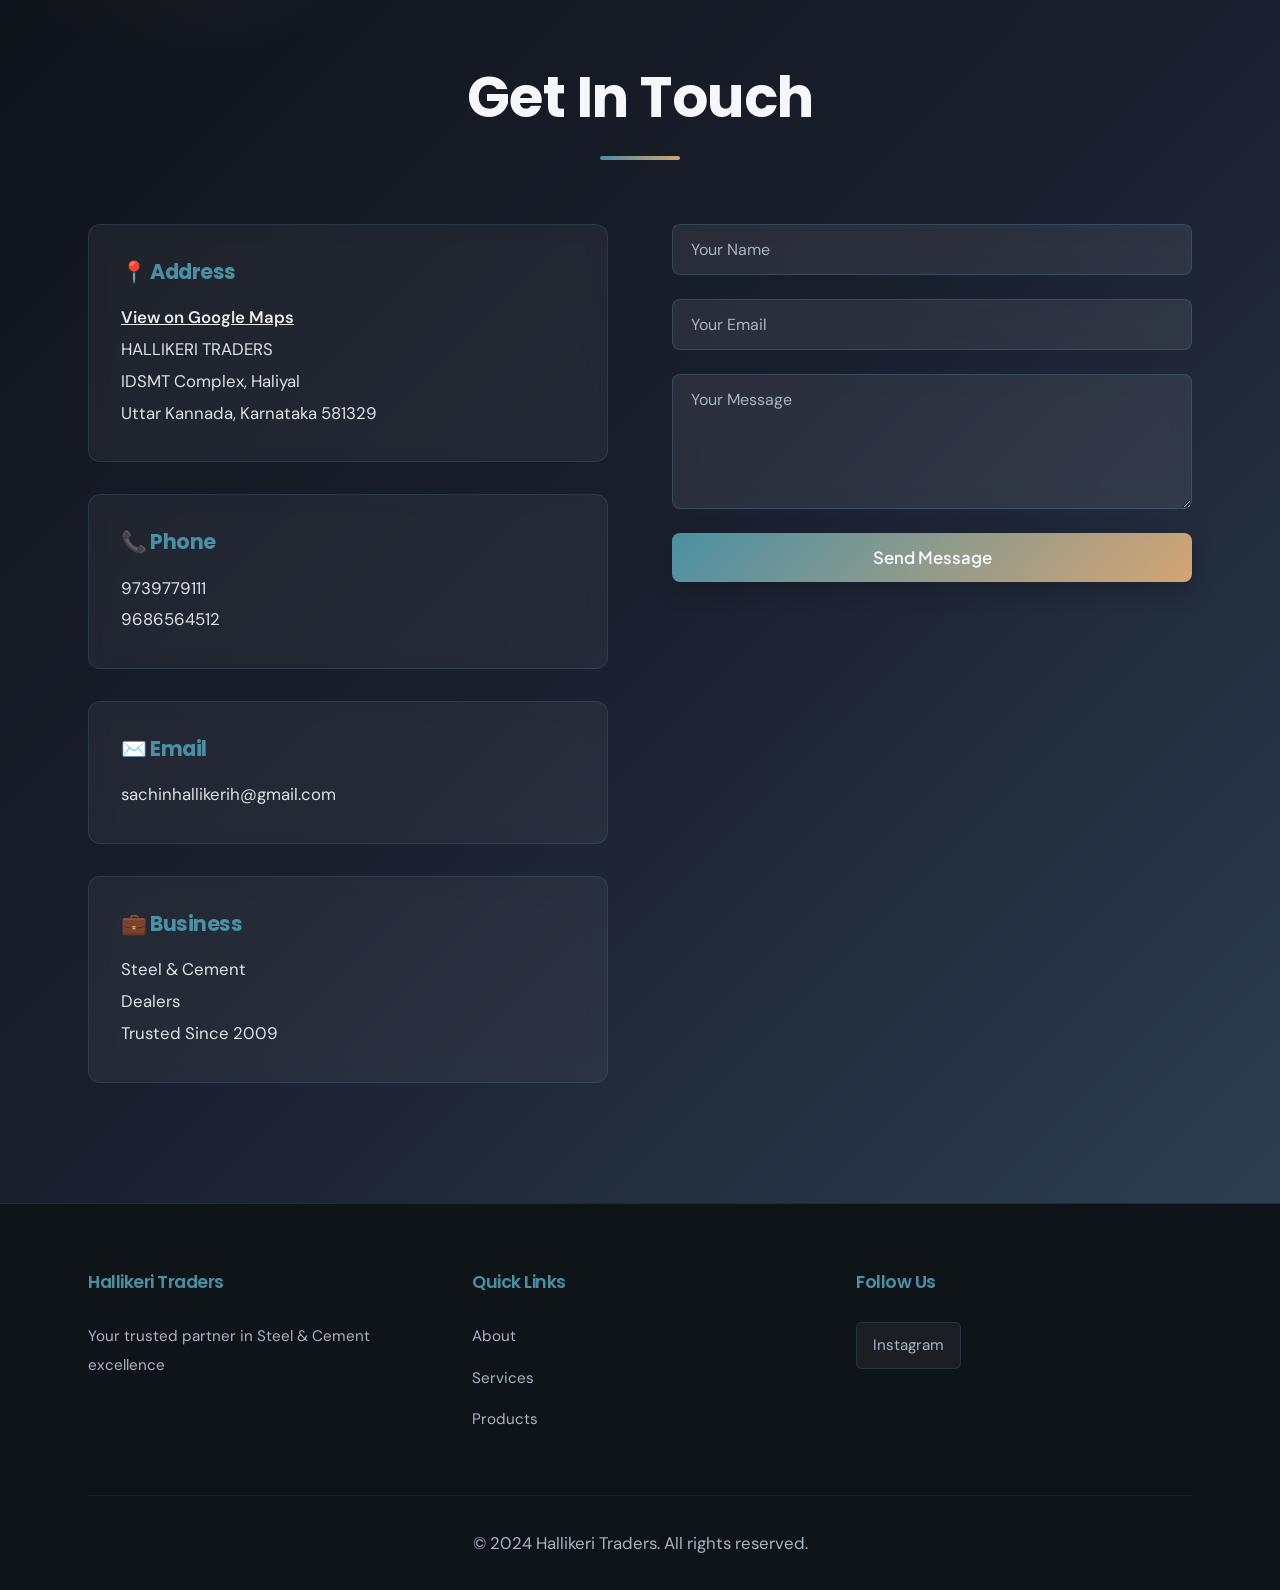
==== commit b97c1f08: "Update index.html" ====
--- a/Hallikeri-Traders-Website/index.html
+++ b/Hallikeri-Traders-Website/index.html
@@ -7,7 +7,7 @@
     <link rel="preconnect" href="https://fonts.googleapis.com">
     <link rel="preconnect" href="https://fonts.gstatic.com" crossorigin>
     <link href="https://fonts.googleapis.com/css2?family=Poppins:wght@300;400;500;600;700;800&family=DM+Sans:wght@400;500;600;700&family=Plus+Jakarta+Sans:wght@400;500;600;700;800&display=swap" rel="stylesheet">
-    <link rel="stylesheet" href="assets/css/styles.css">
+<link rel="stylesheet" href="assets/styles.css">
 </head>
 <body>
     <!-- Navigation Bar -->
@@ -305,6 +305,6 @@
         </div>
     </footer>
 
-    <script src="assets/js/script.js"></script>
+<script src="assets/js/script.js"></script>
 </body>
 </html>
--- a/Hallikeri-Traders-Website/assets/styles.css
+++ b/Hallikeri-Traders-Website/assets/styles.css
@@ -0,0 +1,1712 @@
+﻿
+
+html {
+    scroll-behavior: smooth;
+}
+
+*,
+*::before,
+*::after {
+    box-sizing: border-box;
+}
+
+/* =====================================================
+   HALLIKERI TRADERS - PREMIUM LUXURY CORPORATE DESIGN
+   ===================================================== */
+
+/* Global Styles */
+* {
+    margin: 0;
+    padding: 0;
+    box-sizing: border-box;
+}
+
+:root {
+    /* Premium Color Palette */
+    --primary-dark: #0F1419;
+    --secondary-dark: #1A1F2E;
+    --steel-grey: #2D3E50;
+    --graphite: #3A4556;
+    --light-grey: #5A6B7D;
+    --off-white: #F5F7FA;
+    --pure-white: #FFFFFF;
+    --accent-steel: #4A90A4;
+    --accent-gold: #D4A574;
+    
+    /* Backgrounds */
+    --bg-primary: #0F1419;
+    --bg-secondary: #1A1F2E;
+    --bg-tertiary: #F1F3F6;
+    
+    /* Text */
+    --text-primary: #F5F7FA;
+    --text-secondary: #A8B5C3;
+    --text-light: #E2E8F0;
+    
+    /* Effects */
+    --shadow-sm: 0 2px 8px rgba(0, 0, 0, 0.15);
+    --shadow-md: 0 8px 24px rgba(0, 0, 0, 0.2);
+    --shadow-lg: 0 20px 40px rgba(0, 0, 0, 0.25);
+    --shadow-xl: 0 30px 60px rgba(0, 0, 0, 0.3);
+    --shadow-inset: inset 0 2px 8px rgba(255, 255, 255, 0.1);
+}
+
+html {
+    scroll-behavior: smooth;
+}
+
+body {
+    font-family: 'DM Sans', 'Segoe UI', sans-serif;
+    line-height: 1.7;
+    color: var(--text-primary);
+
+   background: var(--bg-primary);
+
+    width: 100%;
+    min-width: 320px;
+    overflow-x: hidden;
+
+    margin: 0;
+    padding: 110px 0 0 0;
+
+    scroll-behavior: smooth;
+    -webkit-font-smoothing: antialiased;
+    -moz-osx-font-smoothing: grayscale;
+}
+
+.container {
+    width: min(1280px, 92%);
+    margin-inline: auto;
+}
+section {
+    width: 100%;
+    padding: 100px 0;
+}
+
+/* ===== TYPOGRAPHY SYSTEM ===== */
+
+h1, h2, h3, h4, h5, h6 {
+    font-family: 'Poppins', sans-serif;
+    font-weight: 700;
+    letter-spacing: -0.5px;
+}
+
+h1 {
+    font-size: 4.5rem;
+    line-height: 1.1;
+}
+
+h2 {
+    font-size: 3.5rem;
+    line-height: 1.2;
+    margin-bottom: 1rem;
+}
+
+h3 {
+    font-size: 1.8rem;
+    line-height: 1.4;
+}
+
+p {
+    font-family: 'DM Sans', sans-serif;
+    font-size: 1.05rem;
+    line-height: 1.8;
+}
+
+/* ===== NAVIGATION BAR ===== */
+
+..navbar{
+
+    position: fixed;
+
+    top:20px;
+
+    left:50%;
+
+    transform:translateX(-50%);
+
+    width:calc(100% - 80px);
+
+    max-width:1450px;
+
+    height:78px;
+
+    display:flex;
+
+    align-items:center;
+
+    justify-content:center;
+
+    background:rgba(12,16,20,.55);
+
+    backdrop-filter:blur(22px);
+
+    -webkit-backdrop-filter:blur(22px);
+
+    border:1px solid rgba(255,255,255,.08);
+
+    border-radius:20px;
+
+    box-shadow:
+
+        0 15px 45px rgba(0,0,0,.28),
+
+        inset 0 1px 0 rgba(255,255,255,.05);
+
+    z-index:9999;
+
+    transition:all .45s cubic-bezier(.22,1,.36,1);
+
+}
+
+.navbar .container {
+        width:min(1280px,92%);
+    margin:auto;
+    display: flex;
+    justify-content: space-between;
+    align-items: center;
+    padding: 1.2rem 40px;
+}
+
+.logo {
+    display: flex;
+    align-items: center;
+    gap: 1rem;
+    transition: transform 0.3s ease;
+}
+
+.logo:hover {
+    transform: scale(1.02);
+}
+
+.logo-img {
+    height: 70px;
+    width: auto;
+    object-fit: contain;
+    border-radius: 8px;
+    box-shadow: var(--shadow-md);
+    transition: all 0.3s ease;
+}
+
+.logo-img:hover {
+    box-shadow: var(--shadow-lg);
+    transform: scale(1.05);
+}
+
+.logo h1 {
+    color: var(--text-primary);
+    font-size: 1.5rem;
+    font-weight: 700;
+    letter-spacing: -1px;
+}
+
+.nav-links {
+    display: flex;
+    list-style: none;
+    gap: 3rem;
+}
+
+.nav-links a {
+    text-decoration: none;
+    color: var(--text-secondary);
+    font-weight: 500;
+    font-size: 1rem;
+    transition: all 0.3s ease;
+    position: relative;
+    font-family: 'Plus Jakarta Sans', sans-serif;
+}
+
+.nav-links a:hover,
+.nav-links a.active {
+    color: var(--accent-steel);
+}
+
+.nav-links a::after {
+    content: '';
+    position: absolute;
+    bottom: -8px;
+    left: 0;
+    width: 0;
+    height: 2px;
+    background: linear-gradient(90deg, var(--accent-steel), var(--accent-gold));
+    transition: width 0.3s ease;
+}
+
+.nav-links a:hover::after,
+.nav-links a.active::after {
+    width: 100%;
+}
+
+.menu-toggle {
+    display: none;
+    background: none;
+    border: none;
+    font-size: 1.5rem;
+    cursor: pointer;
+    color: var(--accent-steel);
+}
+
+/* ===== HERO SECTION ===== */
+
+.hero{
+    min-height:100vh;
+    display:flex;
+    justify-content:center;
+    align-items:center;
+    text-align:center;
+    position:relative;
+    overflow:hidden;
+
+    background:
+    linear-gradient(rgba(7,12,20,.72), rgba(7,12,20,.78)),
+    url("../images/hero-bg.jpg");
+
+    background-size:cover;
+    background-position:center;
+    background-repeat:no-repeat;
+}
+
+.hero::before {
+    content: '';
+    position: absolute;
+    top: -50%;
+    right: -10%;
+    width: 600px;
+    height: 600px;
+    background: radial-gradient(circle, rgba(74, 144, 164, 0.15) 0%, transparent 70%);
+    border-radius: 50%;
+    animation: float 6s ease-in-out infinite;
+}
+
+.hero::after {
+    content: '';
+    position: absolute;
+    bottom: -30%;
+    left: -5%;
+    width: 500px;
+    height: 500px;
+    background: radial-gradient(circle, rgba(212, 165, 116, 0.1) 0%, transparent 70%);
+    border-radius: 50%;
+    animation: float 8s ease-in-out infinite reverse;
+}
+
+.hero-content{
+
+    width:min(1280px,92%);
+    margin:auto;
+
+    text-align:left;
+
+    display:flex;
+    flex-direction:column;
+
+    justify-content:center;
+
+    gap:24px;
+
+    z-index:2;
+}
+}
+
+.hero-content h2 {
+    font-size: 4rem;
+    margin-bottom: 1.5rem;
+    animation: slideInDown 0.8s cubic-bezier(0.34, 1.56, 0.64, 1) forwards;
+    background: linear-gradient(135deg, var(--text-primary) 0%, var(--accent-steel) 100%);
+    -webkit-background-clip: text;
+    -webkit-text-fill-color: transparent;
+    background-clip: text;
+}
+
+.hero-content p {
+    font-size: 1.8rem;
+    margin-bottom: 2.5rem;
+    opacity: 0.85;
+    animation: slideInUp 0.8s cubic-bezier(0.34, 1.56, 0.64, 1) 0.2s forwards;
+    opacity: 0;
+    font-weight: 300;
+    letter-spacing: 2px;
+}
+
+.cta-button {
+    background: linear-gradient(135deg, var(--accent-steel) 0%, var(--accent-gold) 100%);
+    color: var(--text-primary);
+    border: none;
+    padding: 18px 50px;
+    font-size: 1.1rem;
+    border-radius: 8px;
+    cursor: pointer;
+    transition: all 0.3s cubic-bezier(0.34, 1.56, 0.64, 1);
+    font-weight: 600;
+    box-shadow: var(--shadow-lg);
+    position: relative;
+    font-family: 'Plus Jakarta Sans', sans-serif;
+    overflow: hidden;
+    animation: slideInUp 0.8s cubic-bezier(0.34, 1.56, 0.64, 1) 0.4s forwards;
+    opacity: 0;
+}
+
+.cta-button::before {
+    content: '';
+    position: absolute;
+    top: 0;
+    left: -100%;
+    width: 100%;
+    height: 100%;
+    background: rgba(255, 255, 255, 0.2);
+    transition: left 0.3s ease;
+}
+
+.cta-button:hover::before {
+    left: 100%;
+}
+
+.cta-button:hover {
+    transform: translateY(-4px) scale(1.02);
+    box-shadow: var(--shadow-xl);
+}
+
+@keyframes float {
+    0%, 100% { transform: translateY(0); }
+    50% { transform: translateY(30px); }
+}
+
+@keyframes slideInDown {
+    from {
+        opacity: 0;
+        transform: translateY(-50px);
+    }
+    to {
+        opacity: 1;
+        transform: translateY(0);
+    }
+}
+
+@keyframes slideInUp {
+    from {
+        opacity: 0;
+        transform: translateY(50px);
+    }
+    to {
+        opacity: 1;
+        transform: translateY(0);
+    }
+}
+
+/* ===== ABOUT SECTION ===== */
+
+.about {
+    padding: 120px 40px;
+    background: var(--bg-secondary);
+    position: relative;
+    overflow: hidden;
+}
+
+.about::before {
+    content: '';
+    position: absolute;
+    top: 0;
+    right: 0;
+    width: 400px;
+    height: 400px;
+    background: radial-gradient(circle, rgba(74, 144, 164, 0.08) 0%, transparent 70%);
+    border-radius: 50%;
+}
+
+.about .container h2 {
+    text-align: center;
+    color: var(--text-primary);
+    margin-bottom: 4rem;
+    position: relative;
+}
+
+.about .container h2::after {
+    content: '';
+    display: block;
+    width: 80px;
+    height: 4px;
+    background: linear-gradient(90deg, var(--accent-steel), var(--accent-gold));
+    margin: 1.5rem auto 0;
+    border-radius: 2px;
+}
+
+.about-content {
+    display: grid;
+    grid-template-columns: 1.2fr 1fr;
+    gap: 4rem;
+    align-items: center;
+    position: relative;
+    z-index: 10;
+}
+
+.about-text p {
+    color: var(--text-secondary);
+    margin-bottom: 1.8rem;
+    line-height: 1.9;
+}
+
+.about-text strong {
+    color: var(--accent-steel);
+    font-weight: 600;
+}
+
+.about-stats {
+    display: grid;
+    grid-template-columns: 1fr;
+    gap: 1.5rem;
+}
+
+.stat {
+    background: rgba(255, 255, 255, 0.05);
+    backdrop-filter: blur(10px);
+    padding: 2.5rem;
+    border-radius: 12px;
+    border: 1px solid rgba(74, 144, 164, 0.2);
+    text-align: center;
+    transition: all 0.3s ease;
+    position: relative;
+    overflow: hidden;
+}
+
+.stat::before {
+    content: '';
+    position: absolute;
+    top: 0;
+    left: 0;
+    right: 0;
+    height: 3px;
+    background: linear-gradient(90deg, var(--accent-steel), var(--accent-gold));
+}
+
+.stat:hover {
+    transform: translateY(-8px);
+    box-shadow: var(--shadow-lg);
+    border-color: rgba(74, 144, 164, 0.4);
+    background: rgba(255, 255, 255, 0.08);
+}
+
+.stat h3 {
+    color: var(--accent-steel);
+    font-size: 3rem;
+    margin-bottom: 0.5rem;
+    font-weight: 800;
+}
+
+.stat p {
+    color: var(--text-secondary);
+    font-size: 1rem;
+}
+
+/* ===== SERVICES SECTION ===== */
+
+.services {
+    padding: 120px 40px;
+    background: var(--bg-primary);
+    position: relative;
+}
+
+.services::after {
+    content: '';
+    position: absolute;
+    bottom: 0;
+    left: 0;
+    width: 100%;
+    height: 1px;
+    background: linear-gradient(90deg, transparent, rgba(74, 144, 164, 0.3), transparent);
+}
+
+.services .container h2 {
+    text-align: center;
+    color: var(--text-primary);
+    margin-bottom: 4rem;
+}
+
+.services .container h2::after {
+    content: '';
+    display: block;
+    width: 80px;
+    height: 4px;
+    background: linear-gradient(90deg, var(--accent-steel), var(--accent-gold));
+    margin: 1.5rem auto 0;
+    border-radius: 2px;
+}
+
+.services-grid {
+    display: grid;
+    grid-template-columns: repeat(auto-fit, minmax(280px, 1fr));
+    gap: 2.5rem;
+}
+
+.service-card {
+    background: rgba(255, 255, 255, 0.03);
+    backdrop-filter: blur(10px);
+    padding: 2.5rem;
+    border-radius: 12px;
+    text-align: center;
+    transition: all 0.3s cubic-bezier(0.34, 1.56, 0.64, 1);
+    border: 1px solid rgba(74, 144, 164, 0.15);
+    position: relative;
+    overflow: hidden;
+}
+
+.service-card::before {
+    content: '';
+    position: absolute;
+    top: 0;
+    left: -100%;
+    width: 100%;
+    height: 100%;
+    background: linear-gradient(90deg, transparent, rgba(74, 144, 164, 0.1), transparent);
+    transition: left 0.3s ease;
+}
+
+.service-card:hover::before {
+    left: 100%;
+}
+
+.service-card:hover {
+    transform: translateY(-12px);
+    box-shadow: var(--shadow-lg);
+    border-color: rgba(74, 144, 164, 0.3);
+    background: rgba(255, 255, 255, 0.06);
+}
+
+.service-icon {
+    font-size: 3.5rem;
+    margin-bottom: 1.5rem;
+    display: inline-block;
+    transition: all 0.3s ease;
+}
+
+.service-card:hover .service-icon {
+    transform: scale(1.15) rotate(5deg);
+}
+
+.service-card h3 {
+    color: var(--accent-steel);
+    margin-bottom: 1rem;
+    font-size: 1.6rem;
+}
+
+.service-card p {
+    color: var(--text-secondary);
+    line-height: 1.8;
+}
+
+/* ===== PRODUCTS SECTION ===== */
+
+.products {
+    padding: 120px 40px;
+    background: linear-gradient(135deg, var(--bg-secondary) 0%, var(--bg-primary) 100%);
+    position: relative;
+    overflow: hidden;
+}
+
+.products::before {
+    content: '';
+    position: absolute;
+    top: -50%;
+    left: -10%;
+    width: 600px;
+    height: 600px;
+    background: radial-gradient(circle, rgba(212, 165, 116, 0.08) 0%, transparent 70%);
+    border-radius: 50%;
+}
+
+.products .container h2 {
+    text-align: center;
+    color: var(--text-primary);
+    margin-bottom: 4rem;
+    position: relative;
+    z-index: 10;
+}
+
+.products .container h2::after {
+    content: '';
+    display: block;
+    width: 80px;
+    height: 4px;
+    background: linear-gradient(90deg, var(--accent-steel), var(--accent-gold));
+    margin: 1.5rem auto 0;
+    border-radius: 2px;
+}
+
+.products-grid {
+    display: grid;
+    grid-template-columns: repeat(auto-fit, minmax(320px, 1fr));
+    gap: 2.5rem;
+    margin-top: 2rem;
+    position: relative;
+    z-index: 10;
+}
+
+.product-card {
+    background: rgba(255, 255, 255, 0.04);
+    backdrop-filter: blur(15px);
+    padding: 3rem;
+    border-radius: 12px;
+    box-shadow: var(--shadow-md);
+    transition: all 0.3s cubic-bezier(0.34, 1.56, 0.64, 1);
+    border: 1px solid rgba(74, 144, 164, 0.2);
+    position: relative;
+    overflow: hidden;
+}
+
+.product-card::before {
+    content: '';
+    position: absolute;
+    top: 0;
+    left: 0;
+    right: 0;
+    height: 3px;
+    background: linear-gradient(90deg, var(--accent-steel), var(--accent-gold));
+    transform: scaleX(0);
+    transform-origin: left;
+    transition: transform 0.3s ease;
+}
+
+.product-card:hover::before {
+    transform: scaleX(1);
+}
+
+.product-card:hover {
+    transform: translateY(-12px);
+    box-shadow: var(--shadow-xl);
+    border-color: rgba(74, 144, 164, 0.4);
+    background: rgba(255, 255, 255, 0.07);
+}
+
+.product-card.featured {
+    border: 2px solid var(--accent-gold);
+    background: rgba(212, 165, 116, 0.08);
+}
+
+.product-card.featured:hover {
+    transform: translateY(-12px) scale(1.02);
+    box-shadow: var(--shadow-xl);
+}
+
+.badge {
+    position: absolute;
+    top: -12px;
+    left: 50%;
+    transform: translateX(-50%);
+    background: linear-gradient(135deg, var(--accent-steel), var(--accent-gold));
+    color: var(--text-primary);
+    padding: 8px 20px;
+    border-radius: 20px;
+    font-size: 0.85rem;
+    font-weight: 600;
+    box-shadow: var(--shadow-md);
+}
+
+.product-card h3 {
+    color: var(--accent-steel);
+    font-size: 1.7rem;
+    margin-bottom: 1rem;
+}
+
+.price {
+    font-size: 1.8rem;
+    color: var(--accent-gold);
+    font-weight: 700;
+    margin-bottom: 1.5rem;
+}
+
+.product-card ul {
+    list-style: none;
+    margin-bottom: 2rem;
+}
+
+.product-card li {
+    color: var(--text-secondary);
+    padding: 0.7rem 0;
+    line-height: 1.8;
+    transition: all 0.3s ease;
+}
+
+.product-card li::before {
+    content: '✓ ';
+    color: var(--accent-steel);
+    font-weight: 700;
+    margin-right: 0.5rem;
+}
+
+.product-card:hover li {
+    transform: translateX(8px);
+}
+
+.purchase-btn {
+    width: 100%;
+    padding: 14px 24px;
+    background: linear-gradient(135deg, var(--accent-steel), var(--accent-gold));
+    color: var(--text-primary);
+    border: none;
+    border-radius: 8px;
+    cursor: pointer;
+    font-weight: 600;
+    transition: all 0.3s cubic-bezier(0.34, 1.56, 0.64, 1);
+    font-size: 1.05rem;
+    font-family: 'Plus Jakarta Sans', sans-serif;
+    box-shadow: var(--shadow-md);
+    position: relative;
+    overflow: hidden;
+}
+
+.purchase-btn::before {
+    content: '';
+    position: absolute;
+    top: 0;
+    left: -100%;
+    width: 100%;
+    height: 100%;
+    background: rgba(255, 255, 255, 0.2);
+    transition: left 0.3s ease;
+}
+
+.purchase-btn:hover::before {
+    left: 100%;
+}
+
+.purchase-btn:hover {
+    transform: translateY(-3px);
+    box-shadow: var(--shadow-lg);
+}
+
+/* ===== GALLERY SECTION ===== */
+
+.gallery {
+    padding: 120px 40px;
+    background: var(--bg-secondary);
+    overflow: hidden;
+    position: relative;
+}
+
+.gallery::after {
+    content: '';
+    position: absolute;
+    bottom: 0;
+    right: 0;
+    width: 400px;
+    height: 400px;
+    background: radial-gradient(circle, rgba(74, 144, 164, 0.08) 0%, transparent 70%);
+    border-radius: 50%;
+}
+
+.gallery .container h2 {
+    text-align: center;
+    color: var(--text-primary);
+    margin-bottom: 4rem;
+    position: relative;
+    z-index: 10;
+}
+
+.gallery .container h2::after {
+    content: '';
+    display: block;
+    width: 80px;
+    height: 4px;
+    background: linear-gradient(90deg, var(--accent-steel), var(--accent-gold));
+    margin: 1.5rem auto 0;
+    border-radius: 2px;
+}
+
+.gallery-carousel {
+
+    overflow: hidden;
+
+    position: relative;
+
+    padding: 20px 0;
+
+    border-radius: 24px;
+
+}
+
+.gallery-track {
+
+    display: flex;
+
+    align-items: center;
+
+    gap: 30px;
+
+    width: max-content;
+
+    animation: galleryMove 30s linear infinite;
+
+    will-change: transform;
+
+}
+
+.gallery-carousel:hover .gallery-track {
+
+    animation-play-state: paused;
+
+}
+.gallery-item {
+
+    flex: 0 0 auto;
+
+    width: 420px;
+
+    height: 280px;
+
+    overflow: hidden;
+
+    border-radius: 24px;
+
+    cursor: pointer;
+
+    box-shadow: 0 20px 50px rgba(0,0,0,.18);
+
+    transition: all .45s ease;
+
+}
+
+.gallery-item::before {
+    content: '';
+    position: absolute;
+    inset: 0;
+    background: linear-gradient(135deg, transparent 0%, rgba(74, 144, 164, 0.2) 100%);
+    z-index: 10;
+    opacity: 0;
+    transition: opacity 0.3s ease;
+}
+
+.gallery-item:hover::before {
+    opacity: 1;
+}
+
+.gallery-item:hover {
+    transform: scale(1.05) translateY(-8px);
+    box-shadow: var(--shadow-xl);
+}
+
+.gallery-item img {
+
+    width: 100%;
+
+    height: 100%;
+
+    object-fit: cover;
+
+    transition: .6s ease;
+
+}
+
+.gallery-item:hover {
+
+    transform: translateY(-10px);
+
+    box-shadow: 0 30px 60px rgba(0,0,0,.25);
+
+}
+
+.gallery-item:hover img {
+
+    transform: scale(1.08);
+
+}
+
+.gallery-item:hover img {
+    transform: scale(1.1);
+}
+
+@keyframes scroll {
+    0% {
+        transform: translateX(0);
+    }
+    100% {
+        transform: translateX(-calc(420px * 3 + 24px * 3));
+    }
+}
+
+.gallery-track:hover {
+    animation-play-state: paused;
+}
+
+/* ===== BRANDS SECTION ===== */
+
+.brands {
+    padding: 120px 40px;
+    background: var(--bg-primary);
+    overflow: hidden;
+    position: relative;
+}
+
+.brands::before {
+    content: '';
+    position: absolute;
+    top: -30%;
+    left: -5%;
+    width: 500px;
+    height: 500px;
+    background: radial-gradient(circle, rgba(74, 144, 164, 0.08) 0%, transparent 70%);
+    border-radius: 50%;
+}
+
+.brands .container h2 {
+    text-align: center;
+    color: var(--text-primary);
+    margin-bottom: 4rem;
+    position: relative;
+    z-index: 10;
+}
+
+.brands .container h2::after {
+    content: '';
+    display: block;
+    width: 80px;
+    height: 4px;
+    background: linear-gradient(90deg, var(--accent-steel), var(--accent-gold));
+    margin: 1.5rem auto 0;
+    border-radius: 2px;
+}
+
+.brands-carousel {
+    overflow: hidden;
+    background: rgba(255, 255, 255, 0.03);
+    backdrop-filter: blur(15px);
+    border-radius: 12px;
+    padding: 3rem;
+    border: 1px solid rgba(74, 144, 164, 0.2);
+    position: relative;
+    z-index: 10;
+}
+
+.brands-carousel::before,
+.brands-carousel::after{
+
+    content:"";
+
+    position:absolute;
+
+    top:0;
+
+    width:140px;
+
+    height:100%;
+
+    z-index:20;
+
+    pointer-events:none;
+
+}
+
+.brands-carousel::before{
+
+    left:0;
+
+    background:linear-gradient(to right,#0b1320,transparent);
+
+}
+
+.brands-carousel::after{
+
+    right:0;
+
+    background:linear-gradient(to left,#0b1320,transparent);
+
+}
+
+.brands-track {
+    display: flex;
+    align-items: center;
+    gap: 40px;
+
+    width: max-content;
+
+    animation: scrollBrands 28s linear infinite;
+
+    will-change: transform;
+}
+
+.brand-item {
+    flex: 0 0 auto;
+
+    width: 200px;
+    height: 120px;
+
+    display: flex;
+    align-items: center;
+    justify-content: center;
+
+    padding: 22px;
+
+    border-radius: 18px;
+
+    background: rgba(255,255,255,.08);
+    backdrop-filter: blur(18px);
+
+    border: 1px solid rgba(255,255,255,.15);
+
+    box-shadow: 0 12px 35px rgba(0,0,0,.12);
+
+    transition: all .35s ease;
+}
+
+.brand-item:hover {
+    transform: scale(1.12) translateY(-8px);
+    box-shadow: var(--shadow-lg);
+    border-color: rgba(74, 144, 164, 0.4);
+    background: rgba(74, 144, 164, 0.1);
+}
+
+.brand-item img{
+
+    width:100%;
+    height:70px;
+
+    object-fit:contain;
+
+    transition:.35s ease;
+
+    filter: none;
+
+}
+
+.brand-item:hover{
+
+    transform:translateY(-8px);
+
+    box-shadow:0 18px 45px rgba(0,0,0,.20);
+
+    border-color:#D4AF37;
+
+}
+
+.brand-item:hover{
+
+    transform:translateY(-8px);
+
+    box-shadow:0 18px 45px rgba(0,0,0,.20);
+
+    border-color:#D4AF37;
+
+}
+
+.brand-item img {
+    width: 100%;
+    height: 70px;
+    object-fit: contain;
+    transition: all .35s ease;
+}
+
+.brand-item:hover img {
+    transform: scale(1.08) rotate(-2deg);
+}
+
+.brand-item:hover img {
+    filter: brightness(1.2);
+}
+
+@keyframes scrollBrands{
+
+    from{
+        transform:translateX(0);
+    }
+
+    to{
+        transform:translateX(calc(-50% - 20px));
+    }
+
+}
+
+.brands-track:hover {
+    animation-play-state: paused;
+}
+
+/* ===== TESTIMONIALS SECTION ===== */
+
+.testimonials {
+    padding: 120px 40px;
+    background: linear-gradient(135deg, var(--bg-secondary) 0%, var(--bg-primary) 100%);
+    position: relative;
+}
+
+.testimonials::before {
+    content: '';
+    position: absolute;
+    top: 50%;
+    right: -10%;
+    width: 500px;
+    height: 500px;
+    background: radial-gradient(circle, rgba(212, 165, 116, 0.08) 0%, transparent 70%);
+    border-radius: 50%;
+}
+
+.testimonials .container h2 {
+    text-align: center;
+    color: var(--text-primary);
+    margin-bottom: 4rem;
+    position: relative;
+    z-index: 10;
+}
+
+.testimonials .container h2::after {
+    content: '';
+    display: block;
+    width: 80px;
+    height: 4px;
+    background: linear-gradient(90deg, var(--accent-steel), var(--accent-gold));
+    margin: 1.5rem auto 0;
+    border-radius: 2px;
+}
+
+.testimonials-grid {
+    display: grid;
+    grid-template-columns: repeat(auto-fit, minmax(340px, 1fr));
+    gap: 2.5rem;
+    position: relative;
+    z-index: 10;
+}
+
+.testimonial-card {
+    background: rgba(255, 255, 255, 0.04);
+    backdrop-filter: blur(10px);
+    padding: 2.5rem;
+    border-radius: 12px;
+    border: 1px solid rgba(74, 144, 164, 0.2);
+    transition: all 0.3s cubic-bezier(0.34, 1.56, 0.64, 1);
+    position: relative;
+    overflow: hidden;
+}
+
+.testimonial-card::before {
+    content: '';
+    position: absolute;
+    top: 0;
+    left: 0;
+    width: 4px;
+    height: 0;
+    background: linear-gradient(180deg, var(--accent-steel), var(--accent-gold));
+    transition: height 0.3s ease;
+}
+
+.testimonial-card:hover::before {
+    height: 100%;
+}
+
+.testimonial-card:hover {
+    transform: translateY(-10px);
+    box-shadow: var(--shadow-lg);
+    border-color: rgba(74, 144, 164, 0.3);
+    background: rgba(255, 255, 255, 0.06);
+}
+
+.stars {
+    color: var(--accent-gold);
+    font-size: 1.3rem;
+    margin-bottom: 1.2rem;
+    letter-spacing: 2px;
+}
+
+.testimonial-card p {
+    margin-bottom: 1.2rem;
+    color: var(--text-secondary);
+    line-height: 1.9;
+    font-style: italic;
+}
+
+.author {
+    color: var(--accent-steel);
+    font-weight: 600;
+    font-size: 1.05rem;
+}
+
+/* ===== CONTACT SECTION ===== */
+
+.contact {
+    padding: 120px 40px;
+    background: linear-gradient(135deg, var(--primary-dark) 0%, var(--secondary-dark) 50%, var(--steel-grey) 100%);
+    color: var(--text-primary);
+    position: relative;
+    overflow: hidden;
+}
+
+.contact::before {
+    content: '';
+    position: absolute;
+    bottom: -50%;
+    right: -10%;
+    width: 600px;
+    height: 600px;
+    background: radial-gradient(circle, rgba(74, 144, 164, 0.1) 0%, transparent 70%);
+    border-radius: 50%;
+}
+
+.contact::after {
+    content: '';
+    position: absolute;
+    top: -30%;
+    left: -5%;
+    width: 500px;
+    height: 500px;
+    background: radial-gradient(circle, rgba(212, 165, 116, 0.08) 0%, transparent 70%);
+    border-radius: 50%;
+}
+
+.contact .container h2 {
+    text-align: center;
+    color: var(--text-primary);
+    margin-bottom: 4rem;
+    position: relative;
+    z-index: 10;
+}
+
+.contact .container h2::after {
+    content: '';
+    display: block;
+    width: 80px;
+    height: 4px;
+    background: linear-gradient(90deg, var(--accent-steel), var(--accent-gold));
+    margin: 1.5rem auto 0;
+    border-radius: 2px;
+}
+
+.contact-content {
+    display: grid;
+    grid-template-columns: 1fr 1fr;
+    gap: 4rem;
+    position: relative;
+    z-index: 10;
+}
+
+.contact-info {
+    display: grid;
+    grid-template-columns: 1fr;
+    gap: 2rem;
+}
+
+.info-item {
+    background: rgba(255, 255, 255, 0.05);
+    backdrop-filter: blur(10px);
+    padding: 2rem;
+    border-radius: 12px;
+    border: 1px solid rgba(74, 144, 164, 0.2);
+    transition: all 0.3s ease;
+}
+
+.info-item:hover {
+    transform: translateY(-6px);
+    box-shadow: var(--shadow-lg);
+    border-color: rgba(74, 144, 164, 0.4);
+    background: rgba(255, 255, 255, 0.08);
+}
+
+.info-item h3 {
+    margin-bottom: 1rem;
+    font-size: 1.3rem;
+    color: var(--accent-steel);
+}
+
+.info-item p {
+    opacity: 0.9;
+    line-height: 1.9;
+}
+
+.info-item a {
+    color: var(--accent-steel);
+    text-decoration: none;
+    font-weight: 600;
+    transition: all 0.3s ease;
+}
+
+.info-item a:hover {
+    color: var(--accent-gold);
+    text-decoration: underline;
+}
+
+.contact-form {
+    display: flex;
+    flex-direction: column;
+    gap: 1.5rem;
+}
+
+.form-group {
+    display: flex;
+}
+
+.form-group input,
+.form-group textarea {
+    width: 100%;
+    padding: 14px 18px;
+    background: rgba(255, 255, 255, 0.08);
+    backdrop-filter: blur(10px);
+    border: 1px solid rgba(74, 144, 164, 0.3);
+    border-radius: 8px;
+    font-family: 'DM Sans', sans-serif;
+    font-size: 1rem;
+    color: var(--text-primary);
+    transition: all 0.3s ease;
+}
+
+.form-group input::placeholder,
+.form-group textarea::placeholder {
+    color: var(--text-secondary);
+}
+
+.form-group input:focus,
+.form-group textarea:focus {
+    outline: none;
+    background: rgba(255, 255, 255, 0.12);
+    border-color: var(--accent-steel);
+    box-shadow: 0 0 0 3px rgba(74, 144, 164, 0.1);
+}
+
+.form-group textarea {
+    resize: vertical;
+    min-height: 130px;
+}
+
+.submit-btn {
+    padding: 14px 30px;
+    background: linear-gradient(135deg, var(--accent-steel), var(--accent-gold));
+    color: var(--text-primary);
+    border: none;
+    border-radius: 8px;
+    cursor: pointer;
+    font-weight: 600;
+    font-size: 1.05rem;
+    transition: all 0.3s cubic-bezier(0.34, 1.56, 0.64, 1);
+    font-family: 'Plus Jakarta Sans', sans-serif;
+    box-shadow: var(--shadow-md);
+    position: relative;
+    overflow: hidden;
+}
+
+.submit-btn::before {
+    content: '';
+    position: absolute;
+    top: 0;
+    left: -100%;
+    width: 100%;
+    height: 100%;
+    background: rgba(255, 255, 255, 0.2);
+    transition: left 0.3s ease;
+}
+
+.submit-btn:hover::before {
+    left: 100%;
+}
+
+.submit-btn:hover {
+    transform: translateY(-3px);
+    box-shadow: var(--shadow-lg);
+}
+
+/* ===== FOOTER ===== */
+
+.footer {
+    background: var(--bg-primary);
+    color: var(--text-secondary);
+    padding: 4rem 40px 2rem;
+    border-top: 1px solid rgba(74, 144, 164, 0.2);
+}
+
+.footer-content {
+    display: grid;
+    grid-template-columns: repeat(auto-fit, minmax(280px, 1fr));
+    gap: 3rem;
+    margin-bottom: 3rem;
+}
+
+.footer-section h4 {
+    margin-bottom: 1.5rem;
+    color: var(--accent-steel);
+    font-weight: 600;
+    font-size: 1.1rem;
+}
+
+.footer-section p,
+.footer-section a {
+    color: var(--text-secondary);
+    text-decoration: none;
+    line-height: 1.9;
+    transition: all 0.3s ease;
+    font-size: 0.95rem;
+}
+
+.footer-section a:hover {
+    color: var(--accent-steel);
+    text-decoration: underline;
+}
+
+.footer-section ul {
+    list-style: none;
+}
+
+.footer-section li {
+    margin-bottom: 0.8rem;
+}
+
+.social-links {
+    display: flex;
+    gap: 1.5rem;
+    flex-wrap: wrap;
+}
+
+.social-links a {
+    padding: 8px 16px;
+    background: rgba(255, 255, 255, 0.05);
+    border: 1px solid rgba(74, 144, 164, 0.2);
+    border-radius: 6px;
+    transition: all 0.3s ease;
+}
+
+.social-links a:hover {
+    background: rgba(74, 144, 164, 0.15);
+    border-color: var(--accent-steel);
+    color: var(--accent-steel);
+}
+
+.footer-bottom {
+    border-top: 1px solid rgba(74, 144, 164, 0.1);
+    padding-top: 2rem;
+    text-align: center;
+    color: var(--text-secondary);
+    font-size: 0.9rem;
+}
+
+/* ===== RESPONSIVE DESIGN ===== */
+
+@media (max-width: 768px) {
+    .container {
+        padding: 0 20px;
+    }
+
+    .menu-toggle {
+        display: block;
+    }
+
+    .nav-links {
+        display: none;
+        position: absolute;
+        top: 100%;
+        left: 0;
+        width: 100%;
+        background-color: rgba(15, 20, 25, 0.98);
+        flex-direction: column;
+        gap: 0;
+        padding: 1rem 0;
+        box-shadow: var(--shadow-lg);
+    }
+
+    .nav-links.active {
+        display: flex;
+    }
+
+    .nav-links a {
+        padding: 1rem 1.5rem;
+    }
+
+    h1 {
+        font-size: 2.5rem;
+    }
+
+    h2 {
+        font-size: 2.2rem;
+    }
+
+    .hero {
+        min-height: 500px;
+        padding: 80px 20px;
+    }
+
+    .hero-content h2 {
+        font-size: 2.2rem;
+    }
+
+    .hero-content p {
+        font-size: 1.3rem;
+    }
+
+    .cta-button {
+        padding: 14px 35px;
+        font-size: 1rem;
+    }
+
+    .about {
+        padding: 80px 20px;
+    }
+
+    .about-content {
+        grid-template-columns: 1fr;
+        gap: 2.5rem;
+    }
+
+    .about-stats {
+        grid-template-columns: 1fr;
+    }
+
+    .services {
+        padding: 80px 20px;
+    }
+
+    .services-grid {
+        grid-template-columns: 1fr;
+        gap: 1.5rem;
+    }
+
+    .products {
+        padding: 80px 20px;
+    }
+
+    .products-grid {
+        grid-template-columns: 1fr;
+        gap: 1.5rem;
+    }
+
+    .gallery {
+        padding: 80px 20px;
+    }
+
+    .gallery-item {
+        width: 280px;
+        height: 210px;
+    }
+
+    @keyframes scroll {
+        100% {
+            transform: translateX(-calc(280px * 3 + 24px * 3));
+        }
+    }
+
+    .brands {
+        padding: 80px 20px;
+    }
+
+    .brand-item {
+        width: 120px;
+        height: 100px;
+    }
+
+    @keyframes scrollBrands {
+        100% {
+            transform: translateX(-calc(120px * 6 + 32px * 6));
+        }
+    }
+
+    .testimonials {
+        padding: 80px 20px;
+    }
+
+    .contact {
+        padding: 80px 20px;
+    }
+
+    .contact-content {
+        grid-template-columns: 1fr;
+        gap: 2rem;
+    }
+
+    .contact-info {
+        grid-template-columns: 1fr;
+    }
+
+    .footer {
+        padding: 2.5rem 20px 1.5rem;
+    }
+
+    .footer-content {
+        gap: 2rem;
+    }
+}
+
+@media (max-width: 480px) {
+    .container {
+        padding: 0 15px;
+    }
+
+    h1 {
+        font-size: 1.8rem;
+    }
+
+    h2 {
+        font-size: 1.6rem;
+    }
+
+    h3 {
+        font-size: 1.3rem;
+    }
+
+    p {
+        font-size: 0.95rem;
+    }
+
+    .navbar .container {
+        padding: 1rem 15px;
+    }
+
+    .logo h1 {
+        font-size: 1.2rem;
+    }
+
+    .logo-img {
+        height: 50px;
+    }
+
+    .nav-links {
+        gap: 0;
+    }
+
+    .hero {
+        min-height: 350px;
+        padding: 50px 15px;
+    }
+
+    .hero-content h2 {
+        font-size: 1.6rem;
+    }
+
+    .hero-content p {
+        font-size: 1rem;
+    }
+
+    .cta-button {
+        padding: 12px 28px;
+        font-size: 0.95rem;
+    }
+
+    .stat h3 {
+        font-size: 2rem;
+    }
+
+    .service-icon {
+        font-size: 2.5rem;
+    }
+
+    .contact-form {
+        gap: 1rem;
+    }
+
+    .form-group input,
+    .form-group textarea {
+        padding: 12px 15px;
+        font-size: 0.95rem;
+    }
+
+    .footer-section h4 {
+        font-size: 1rem;
+    }
+}
+
+/* ======================================
+   GALLERY ANIMATION
+====================================== */
+
+@keyframes galleryMove {
+
+    from {
+        transform: translateX(0);
+    }
+
+    to {
+        transform: translateX(calc(-50% - 15px));
+    }
+
+}/* Test */
+body {
+    outline: 2px solid red;
+}
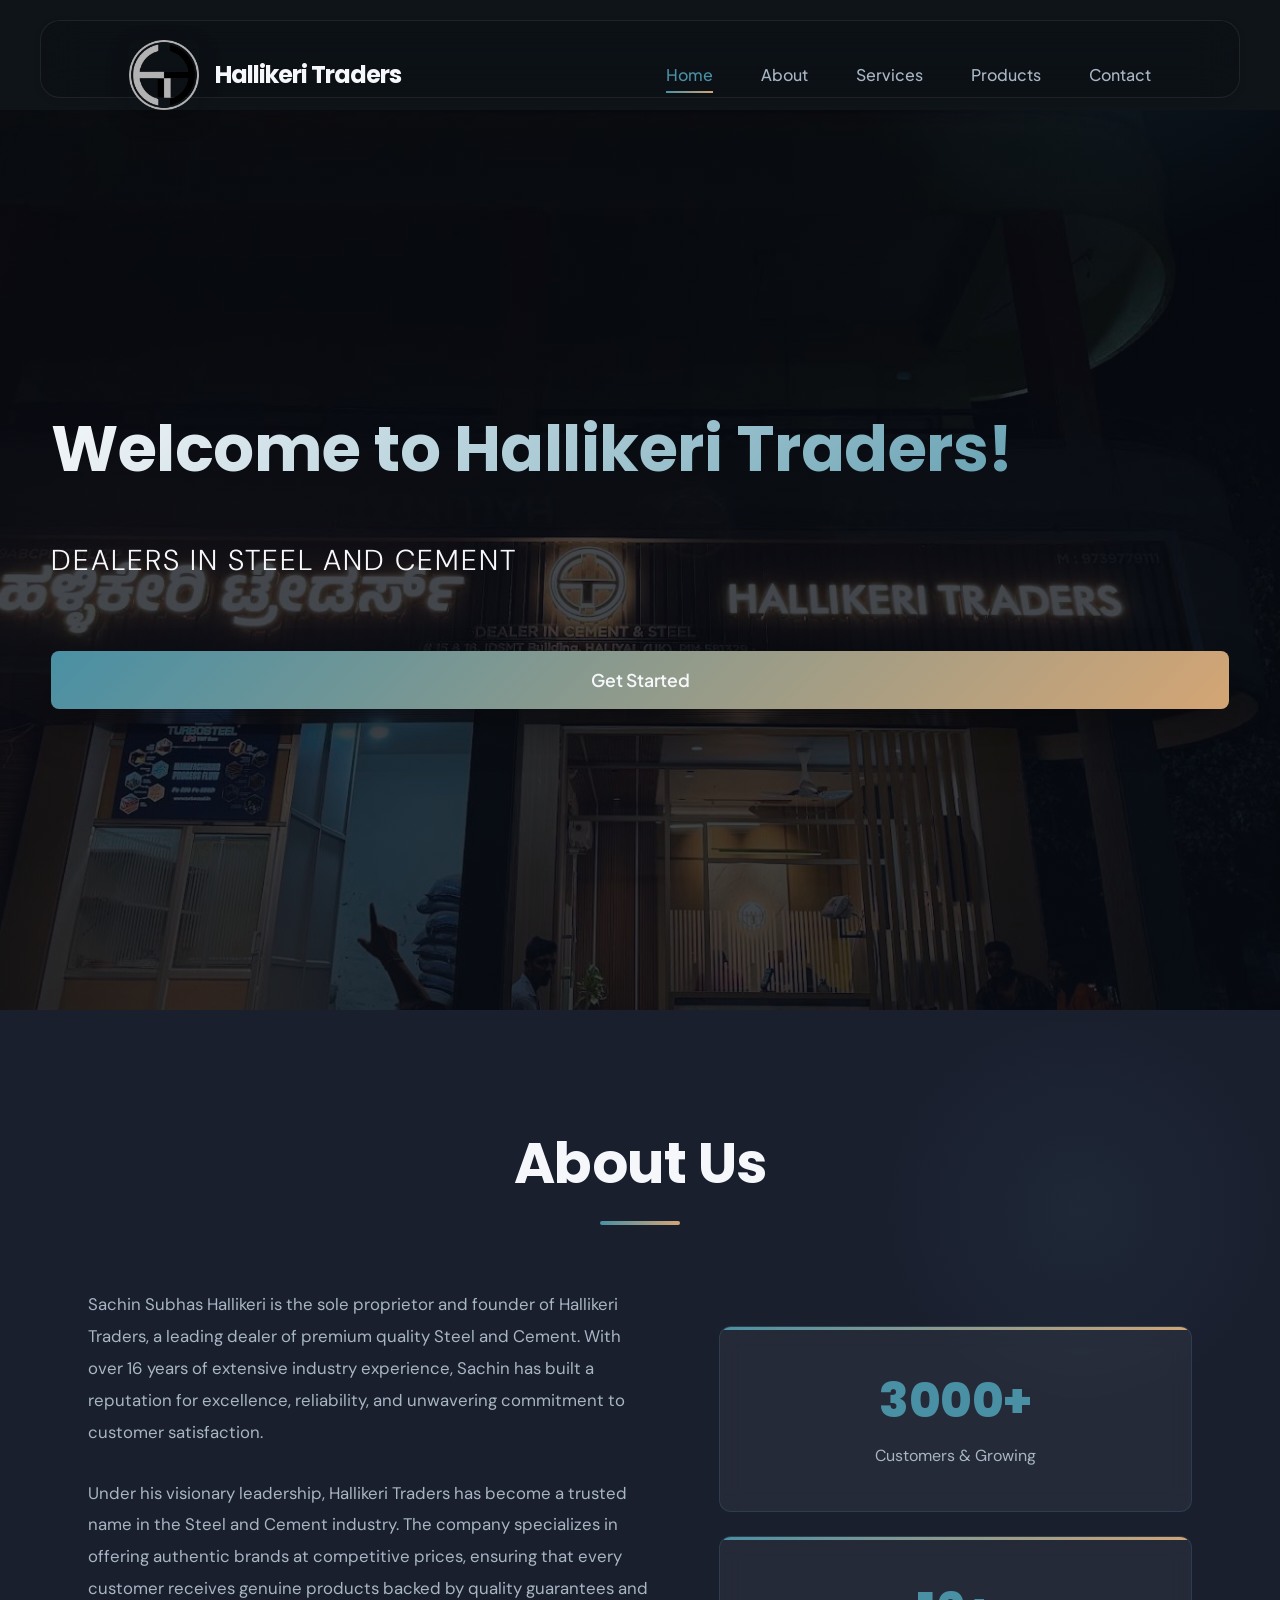
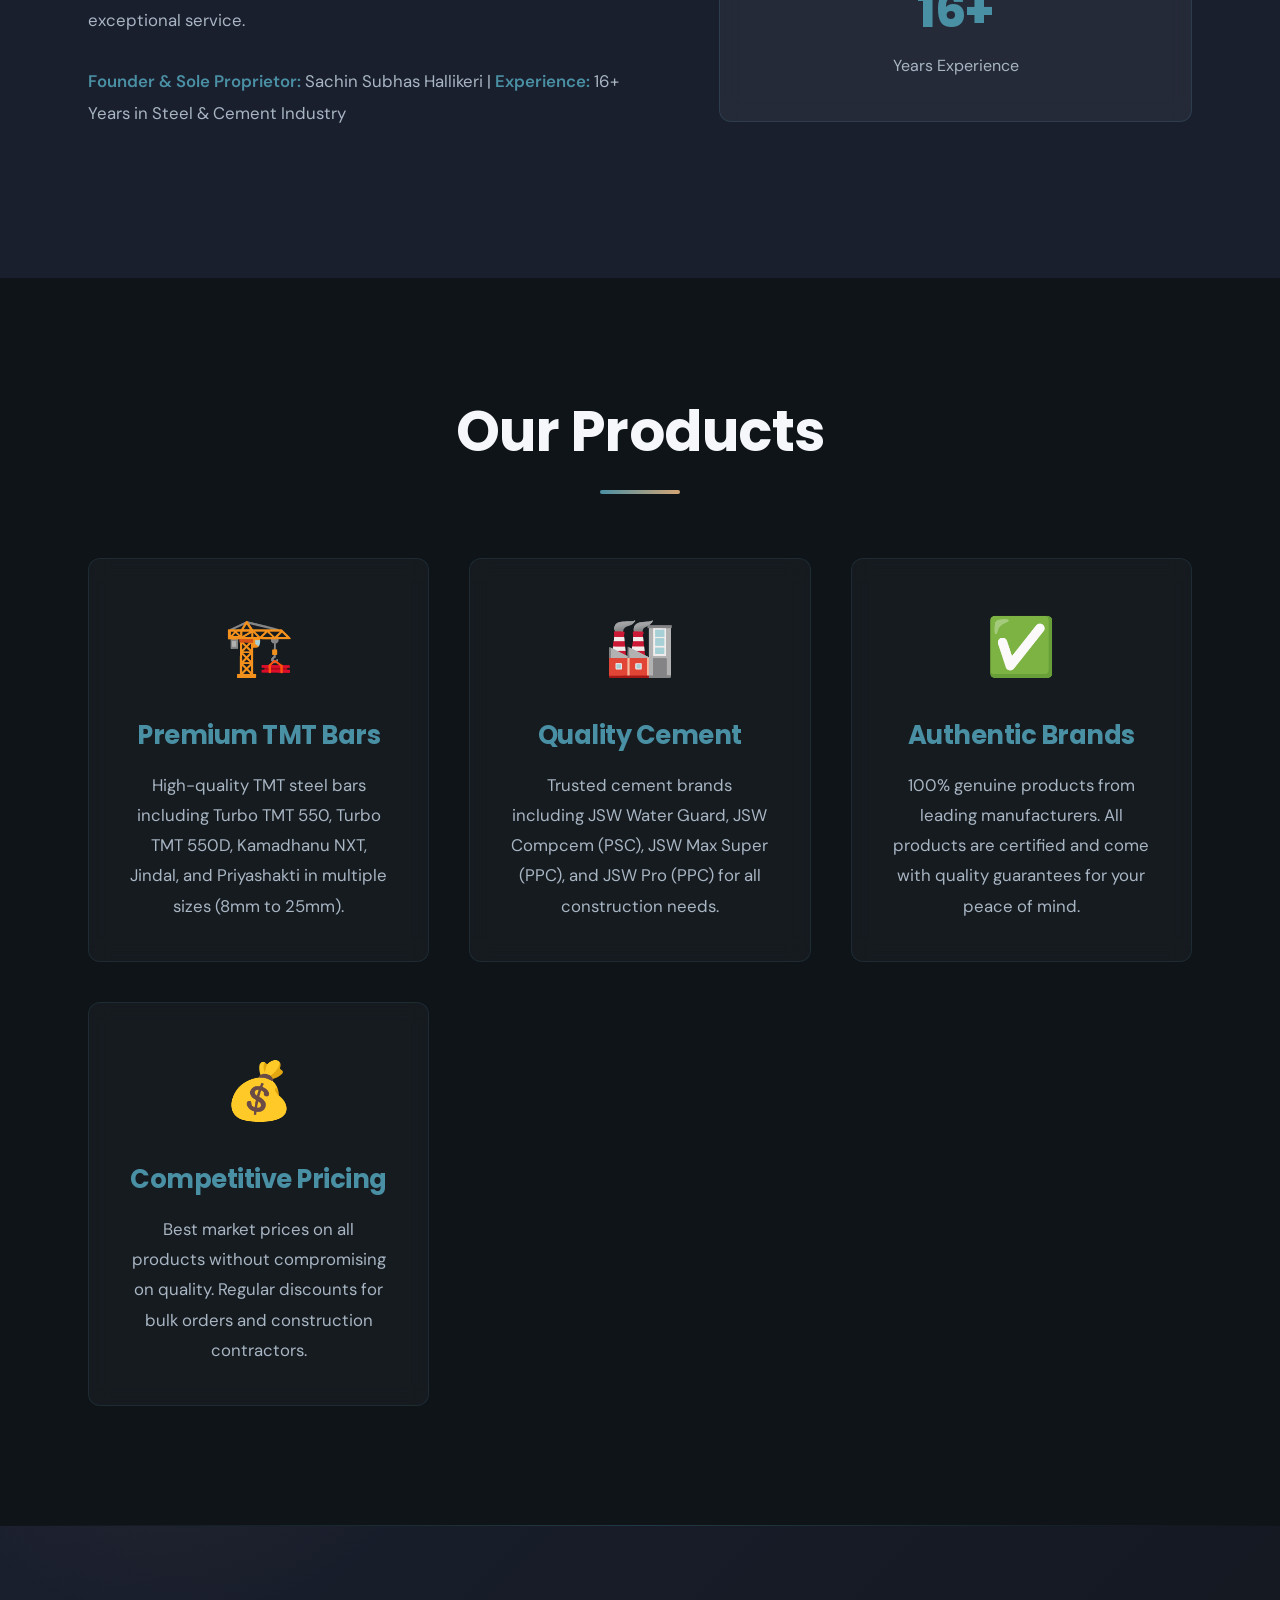
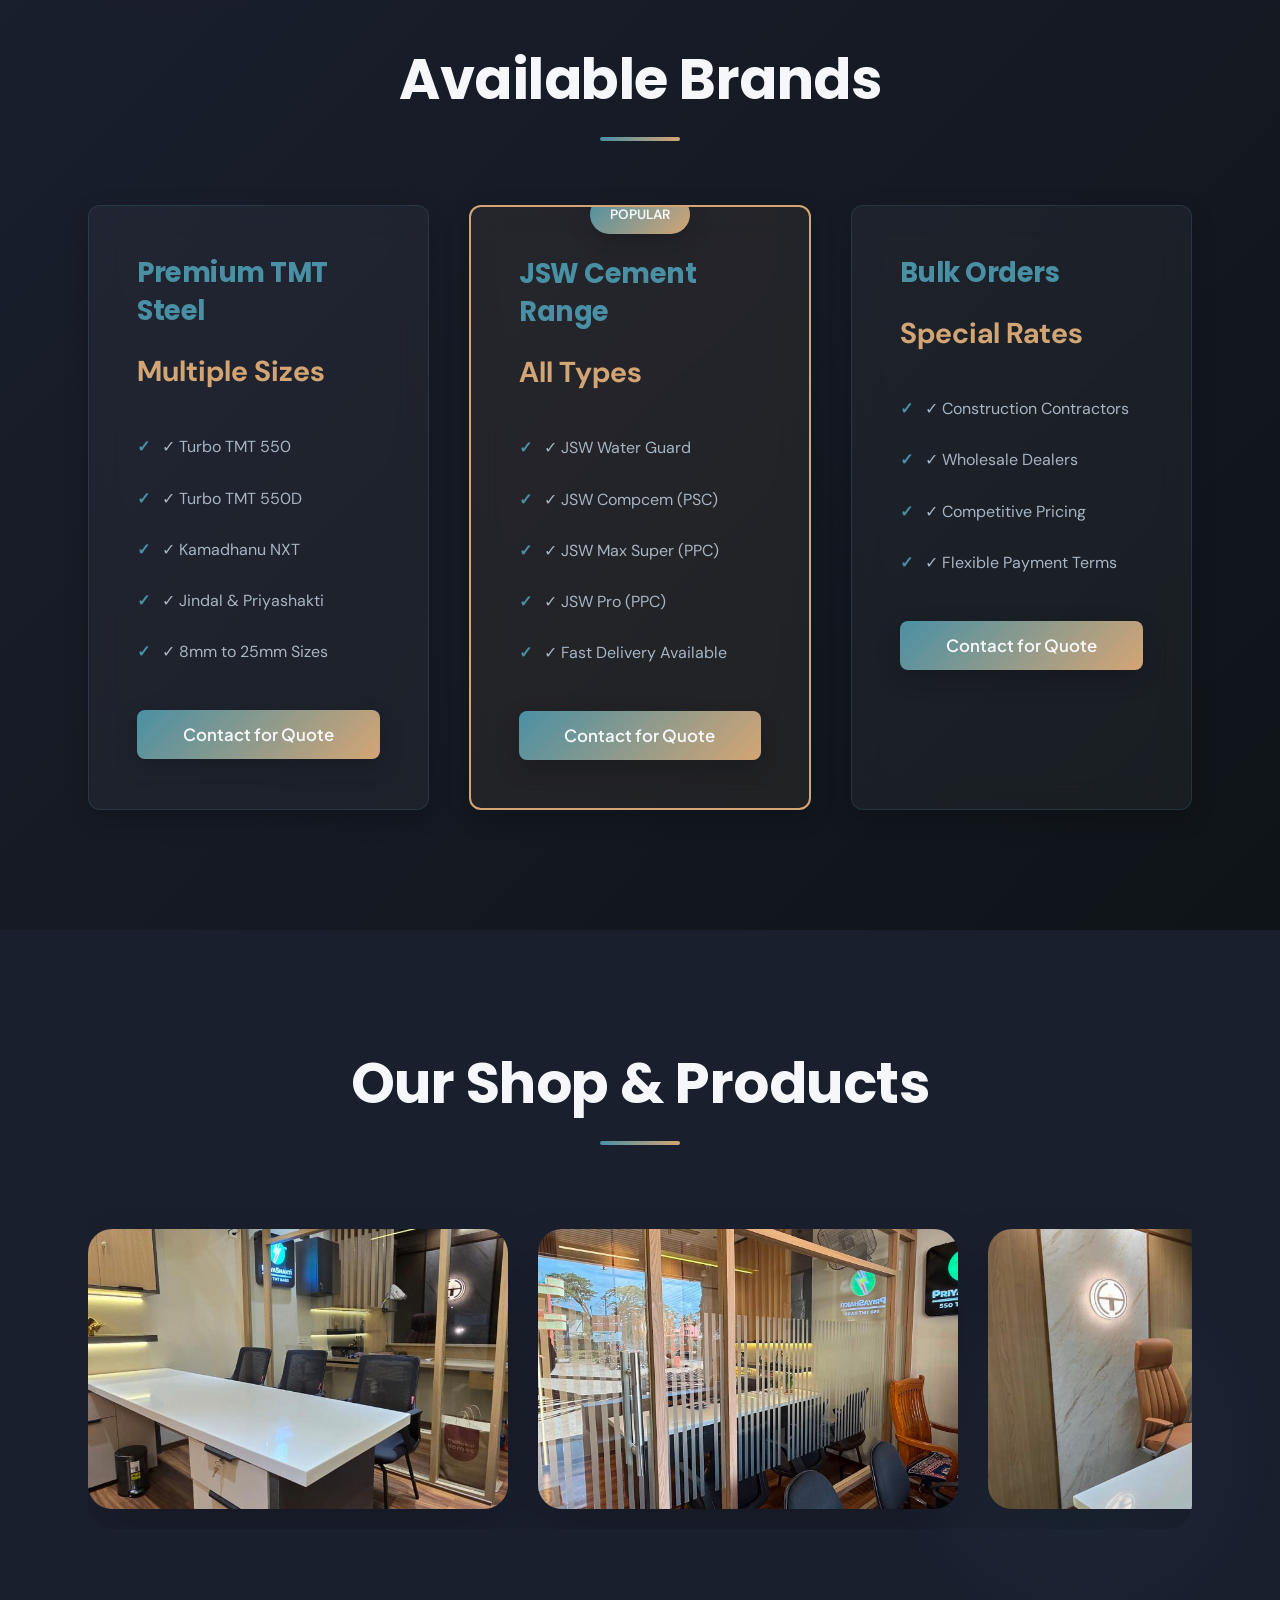
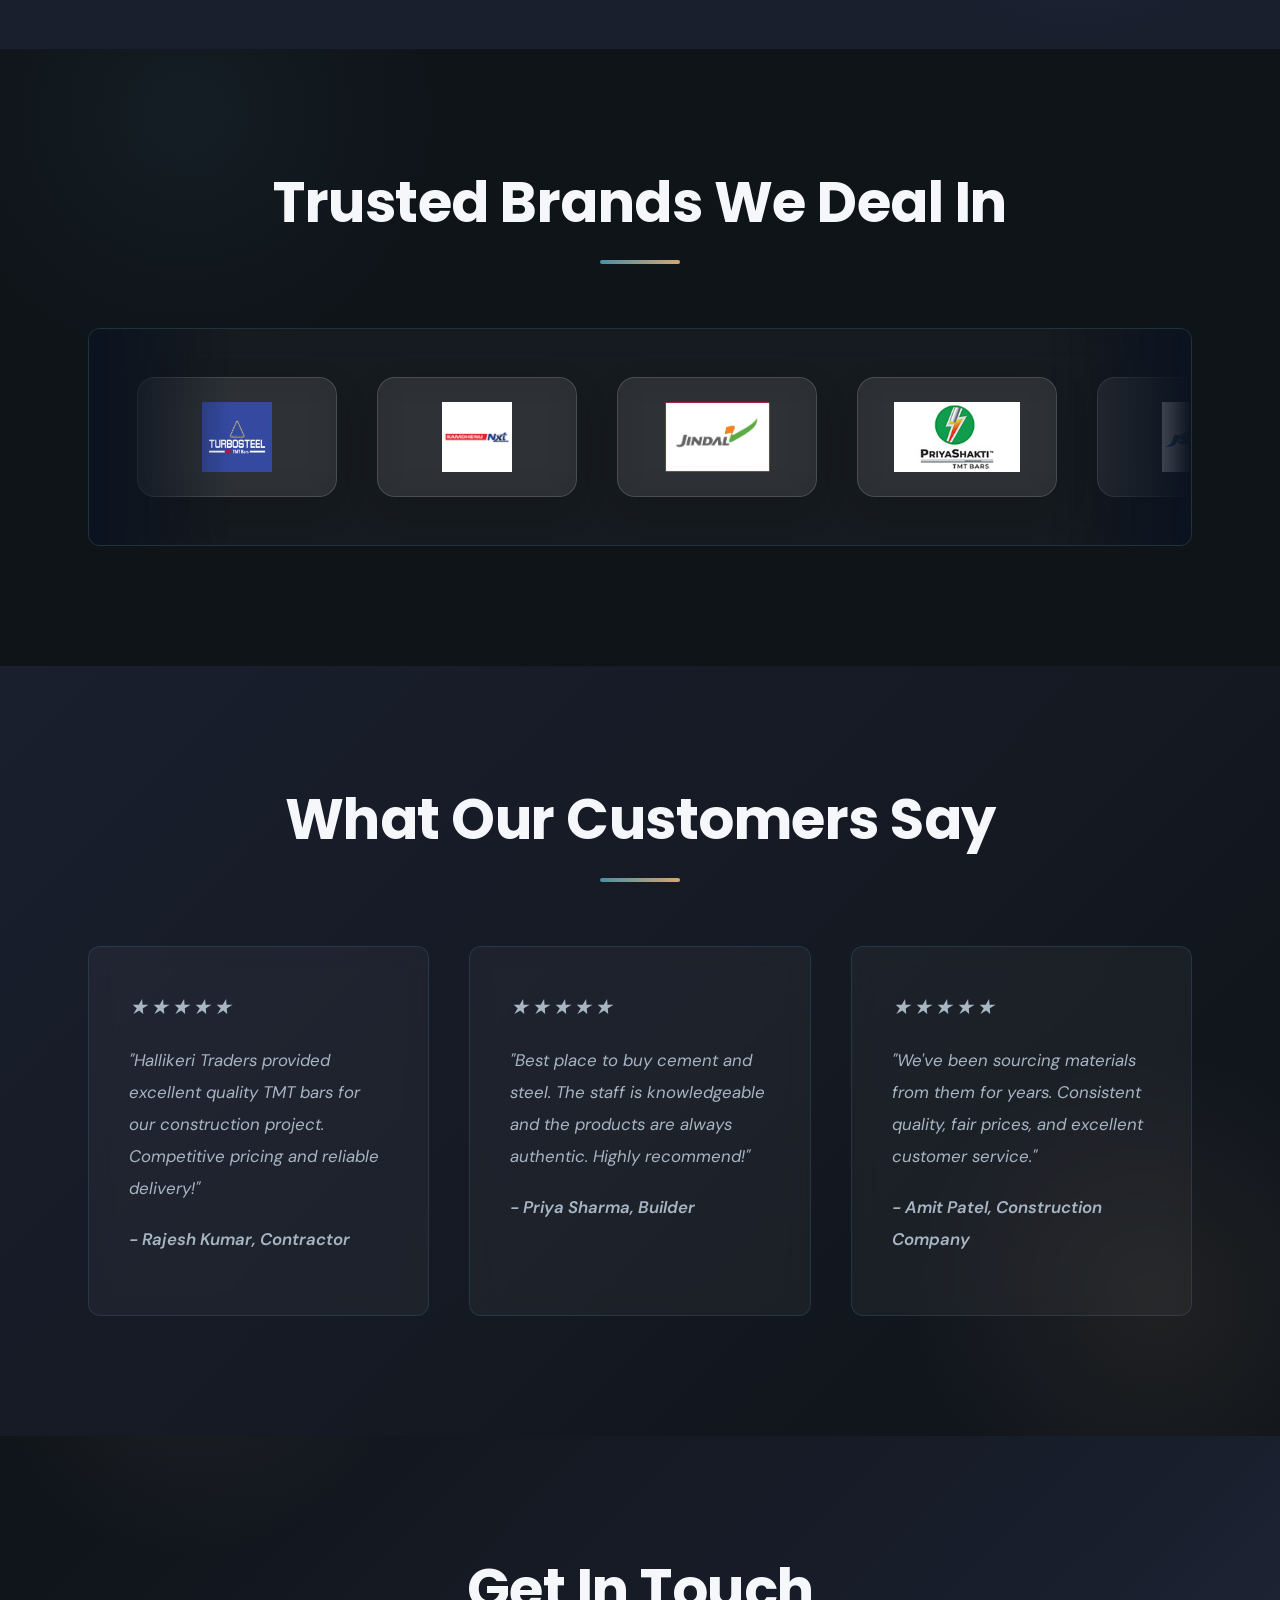
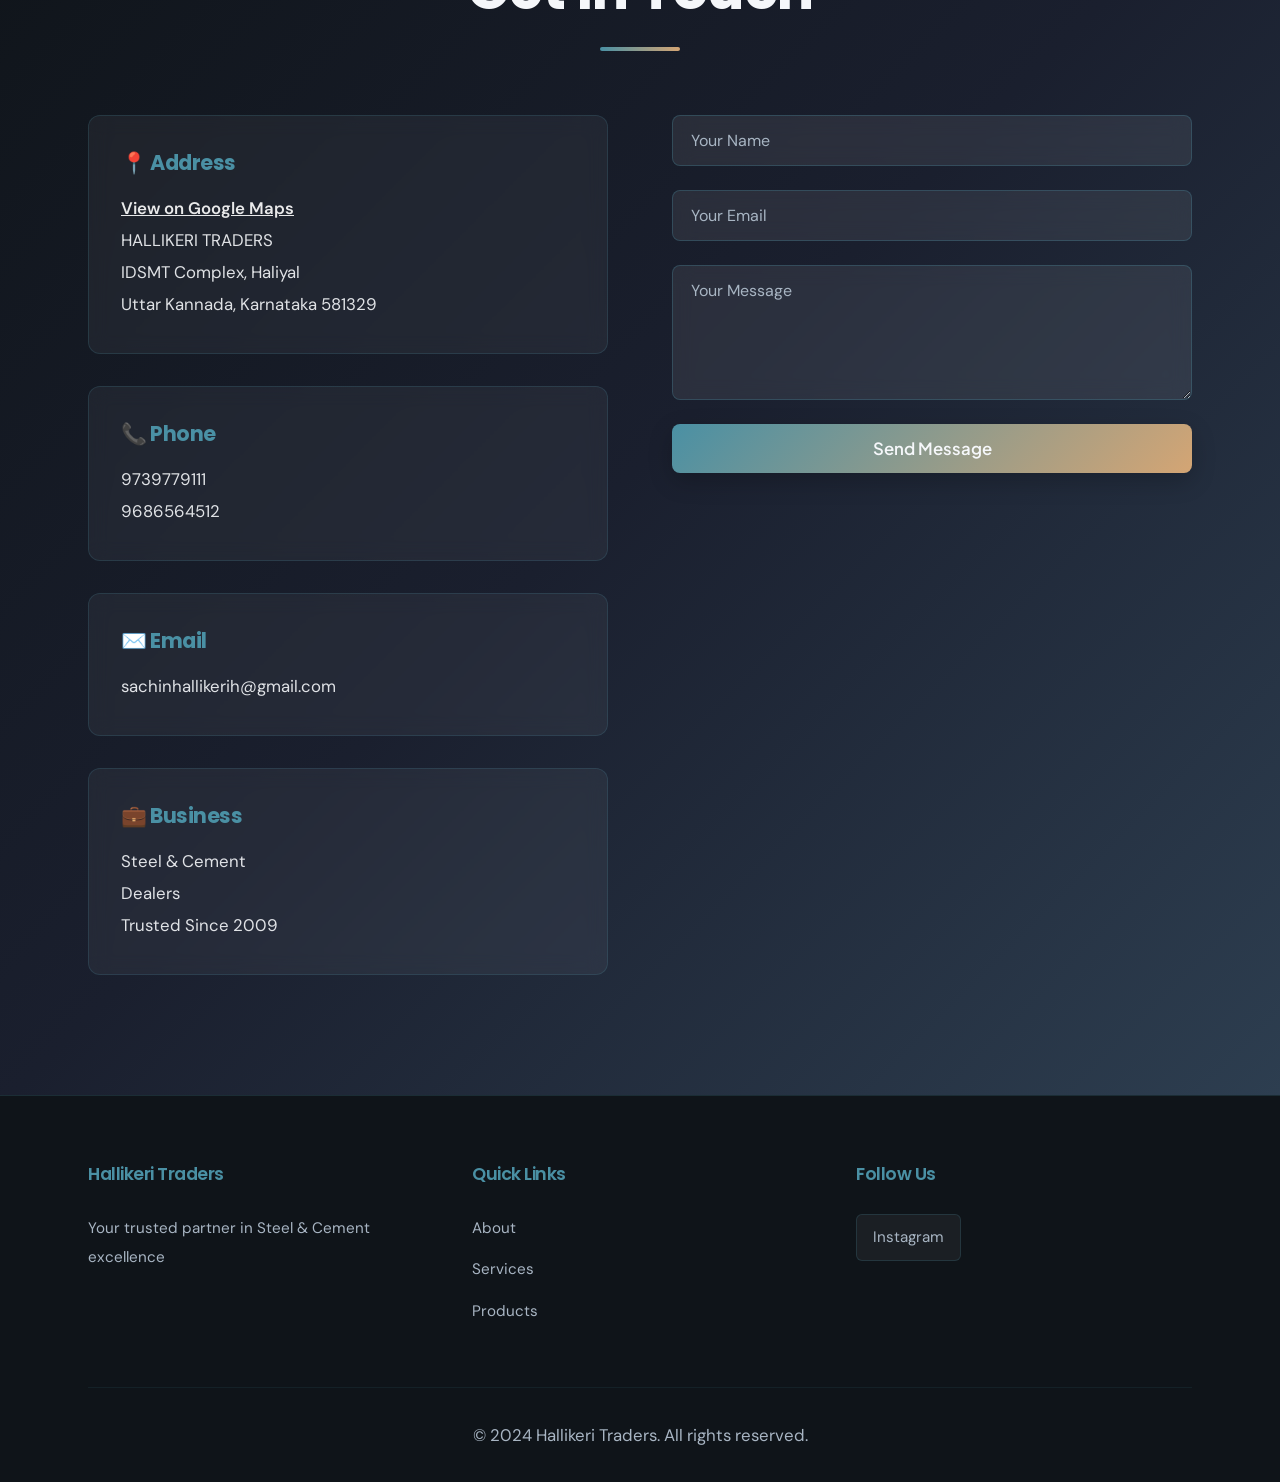
==== commit 2a5ad1f7: "Corrections" ====
--- a/Hallikeri-Traders-Website/index.html
+++ b/Hallikeri-Traders-Website/index.html
@@ -14,7 +14,7 @@
     <nav class="navbar">
         <div class="container">
             <div class="logo">
-                <img src="assets/images/Logo.jpg" alt="Hallikeri Traders Logo" class="logo-img">
+                <img src="images/Logo.jpg" alt="Hallikeri Traders Logo" class="logo-img">
                 <h1>Hallikeri Traders</h1>
             </div>
             <button class="menu-toggle" id="menuToggle">☰</button>
@@ -305,6 +305,6 @@
         </div>
     </footer>
 
-<script src="assets/js/script.js"></script>
+<script src="assets/script.js"></script>
 </body>
 </html>
--- a/Hallikeri-Traders-Website/assets/styles.css
+++ b/Hallikeri-Traders-Website/assets/styles.css
@@ -18,7 +18,6 @@
 * {
     margin: 0;
     padding: 0;
-    box-sizing: border-box;
 }
 
 :root {
@@ -51,10 +50,6 @@
     --shadow-inset: inset 0 2px 8px rgba(255, 255, 255, 0.1);
 }
 
-html {
-    scroll-behavior: smooth;
-}
-
 body {
     font-family: 'DM Sans', 'Segoe UI', sans-serif;
     line-height: 1.7;
@@ -115,48 +110,27 @@
 
 /* ===== NAVIGATION BAR ===== */
 
-..navbar{
-
+.navbar{
     position: fixed;
-
     top:20px;
-
     left:50%;
-
     transform:translateX(-50%);
-
     width:calc(100% - 80px);
-
     max-width:1450px;
-
     height:78px;
-
     display:flex;
-
     align-items:center;
-
     justify-content:center;
-
     background:rgba(12,16,20,.55);
-
     backdrop-filter:blur(22px);
-
     -webkit-backdrop-filter:blur(22px);
-
     border:1px solid rgba(255,255,255,.08);
-
     border-radius:20px;
-
     box-shadow:
-
         0 15px 45px rgba(0,0,0,.28),
-
         inset 0 1px 0 rgba(255,255,255,.05);
-
     z-index:9999;
-
     transition:all .45s cubic-bezier(.22,1,.36,1);
-
 }
 
 .navbar .container {
@@ -259,7 +233,7 @@
 
     background:
     linear-gradient(rgba(7,12,20,.72), rgba(7,12,20,.78)),
-    url("../images/hero-bg.jpg");
+    url("../images/Shop4.jpg");
 
     background-size:cover;
     background-position:center;
@@ -291,21 +265,14 @@
 }
 
 .hero-content{
-
     width:min(1280px,92%);
     margin:auto;
-
     text-align:left;
-
     display:flex;
     flex-direction:column;
-
     justify-content:center;
-
     gap:24px;
-
     z-index:2;
-}
 }
 
 .hero-content h2 {
@@ -845,23 +812,15 @@
 
 }
 .gallery-item {
-
     flex: 0 0 auto;
-
     width: 420px;
-
     height: 280px;
-
     overflow: hidden;
-
     border-radius: 24px;
-
     cursor: pointer;
-
     box-shadow: 0 20px 50px rgba(0,0,0,.18);
-
     transition: all .45s ease;
-
+    position: relative;
 }
 
 .gallery-item::before {
@@ -879,47 +838,19 @@
 }
 
 .gallery-item:hover {
-    transform: scale(1.05) translateY(-8px);
-    box-shadow: var(--shadow-xl);
+    transform: translateY(-10px);
+    box-shadow: 0 30px 60px rgba(0,0,0,.25);
 }
 
 .gallery-item img {
-
     width: 100%;
-
     height: 100%;
-
     object-fit: cover;
-
     transition: .6s ease;
-
-}
-
-.gallery-item:hover {
-
-    transform: translateY(-10px);
-
-    box-shadow: 0 30px 60px rgba(0,0,0,.25);
-
-}
-
-.gallery-item:hover img {
-
-    transform: scale(1.08);
-
 }
 
 .gallery-item:hover img {
     transform: scale(1.1);
-}
-
-@keyframes scroll {
-    0% {
-        transform: translateX(0);
-    }
-    100% {
-        transform: translateX(-calc(420px * 3 + 24px * 3));
-    }
 }
 
 .gallery-track:hover {
@@ -1049,55 +980,20 @@
 .brand-item:hover {
     transform: scale(1.12) translateY(-8px);
     box-shadow: var(--shadow-lg);
-    border-color: rgba(74, 144, 164, 0.4);
+    border-color: #D4AF37;
     background: rgba(74, 144, 164, 0.1);
 }
 
-.brand-item img{
-
+.brand-item img {
     width:100%;
     height:70px;
-
     object-fit:contain;
-
-    transition:.35s ease;
-
+    transition: all .35s ease;
     filter: none;
-
-}
-
-.brand-item:hover{
-
-    transform:translateY(-8px);
-
-    box-shadow:0 18px 45px rgba(0,0,0,.20);
-
-    border-color:#D4AF37;
-
-}
-
-.brand-item:hover{
-
-    transform:translateY(-8px);
-
-    box-shadow:0 18px 45px rgba(0,0,0,.20);
-
-    border-color:#D4AF37;
-
-}
-
-.brand-item img {
-    width: 100%;
-    height: 70px;
-    object-fit: contain;
-    transition: all .35s ease;
 }
 
 .brand-item:hover img {
     transform: scale(1.08) rotate(-2deg);
-}
-
-.brand-item:hover img {
     filter: brightness(1.2);
 }
 
@@ -1567,12 +1463,6 @@
         height: 210px;
     }
 
-    @keyframes scroll {
-        100% {
-            transform: translateX(-calc(280px * 3 + 24px * 3));
-        }
-    }
-
     .brands {
         padding: 80px 20px;
     }
@@ -1706,7 +1596,4 @@
         transform: translateX(calc(-50% - 15px));
     }
 
-}/* Test */
-body {
-    outline: 2px solid red;
 }
